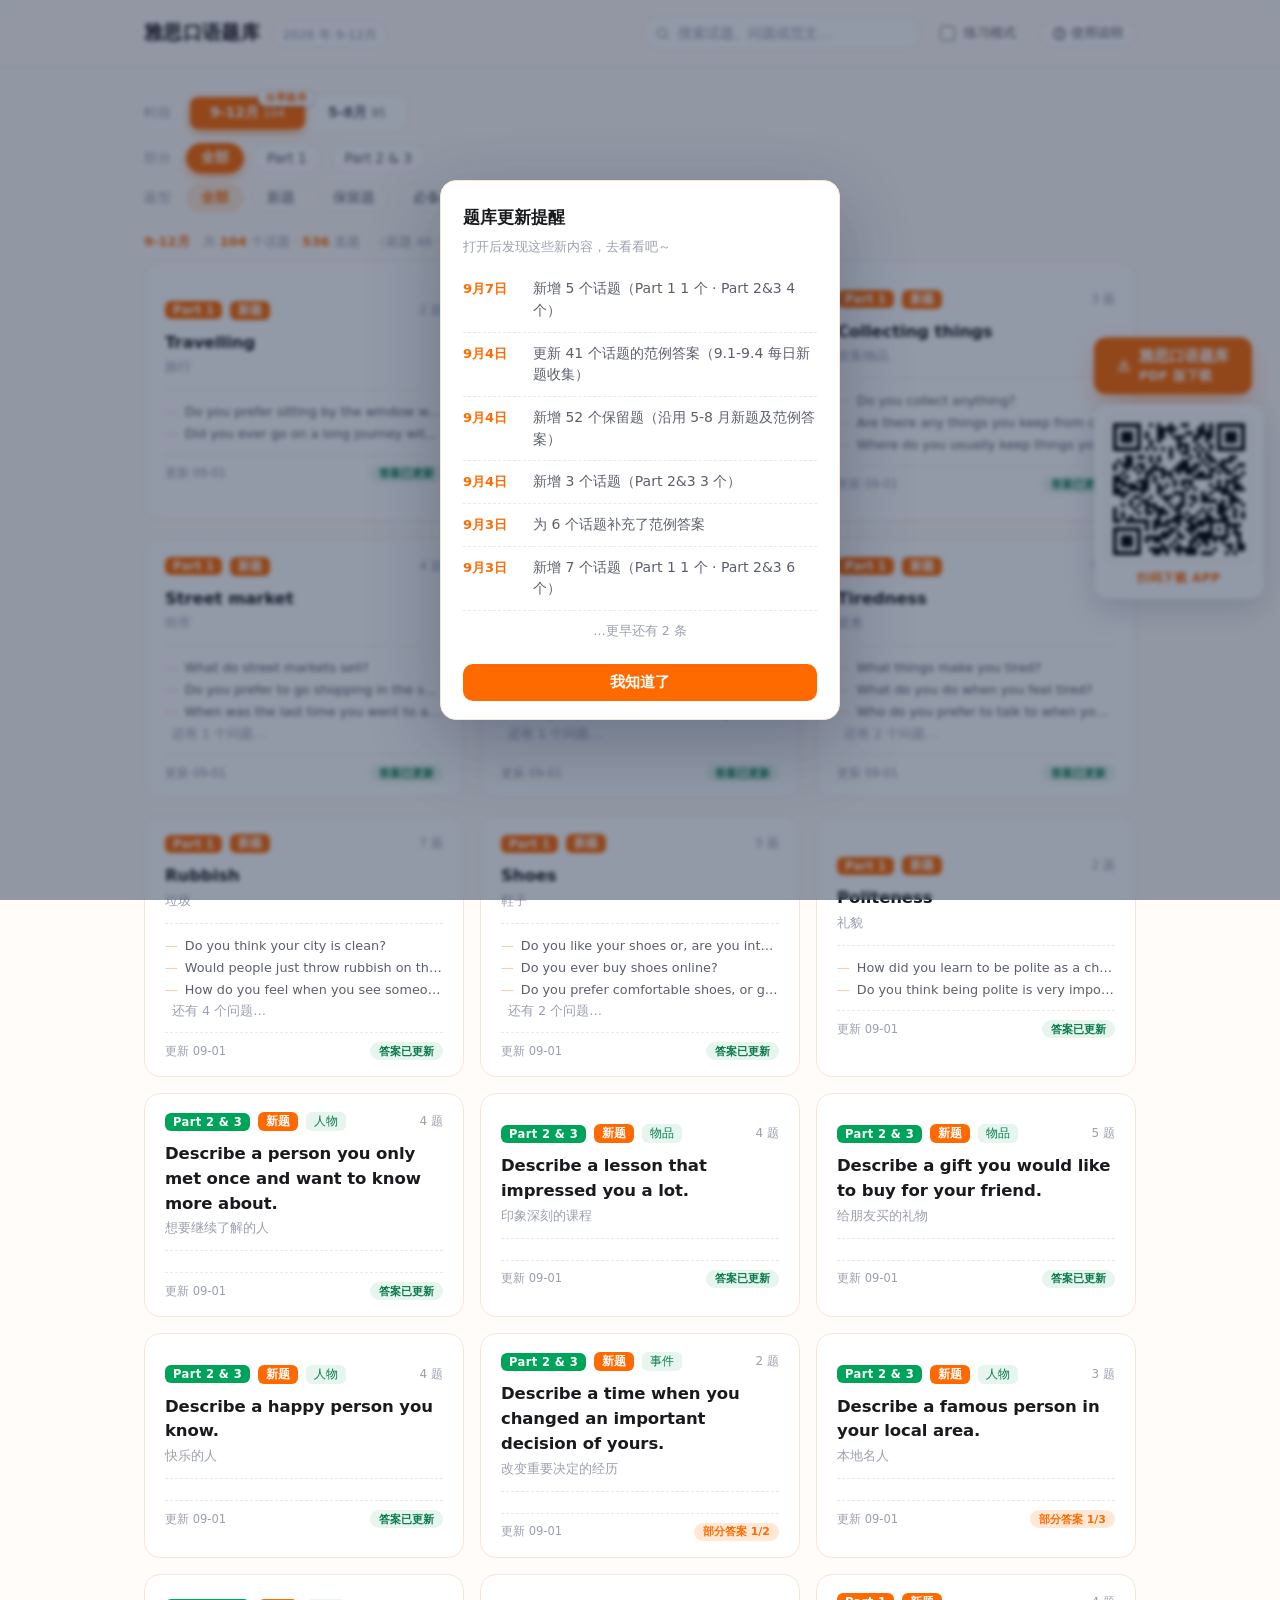
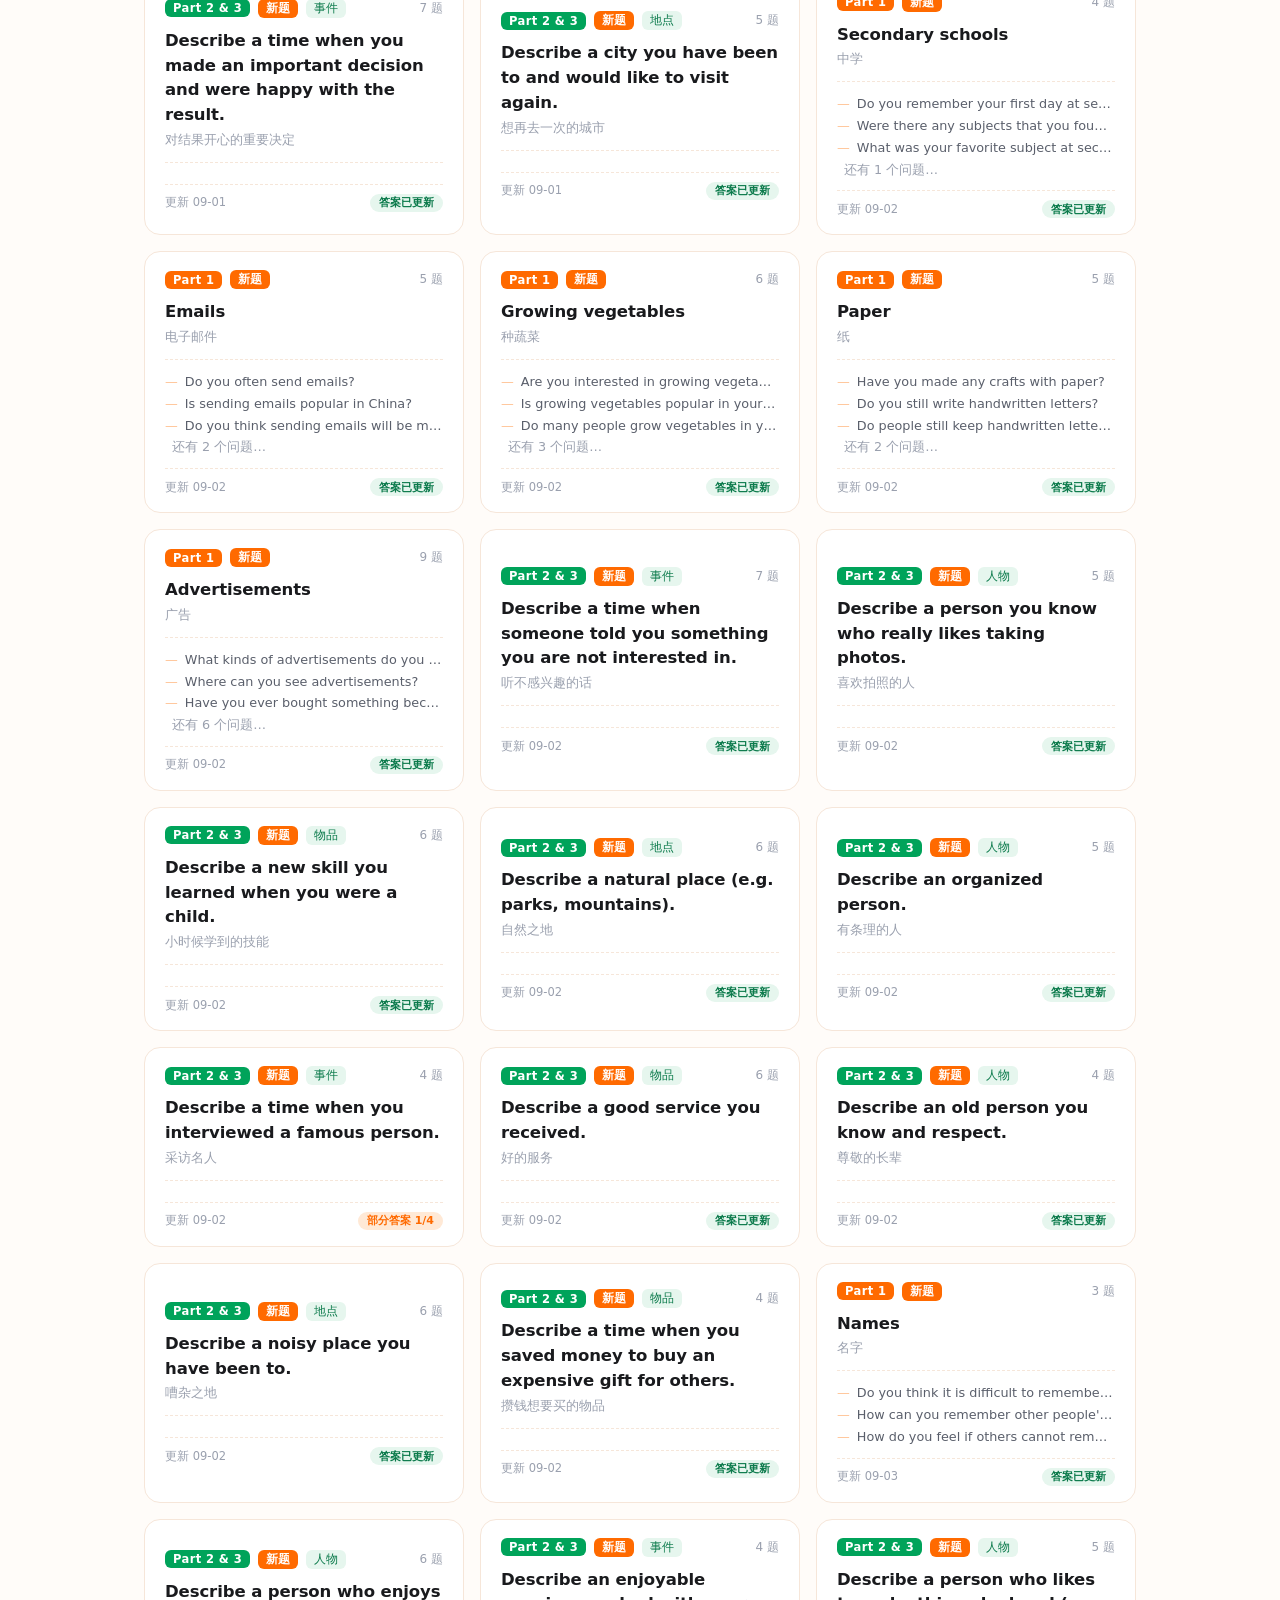
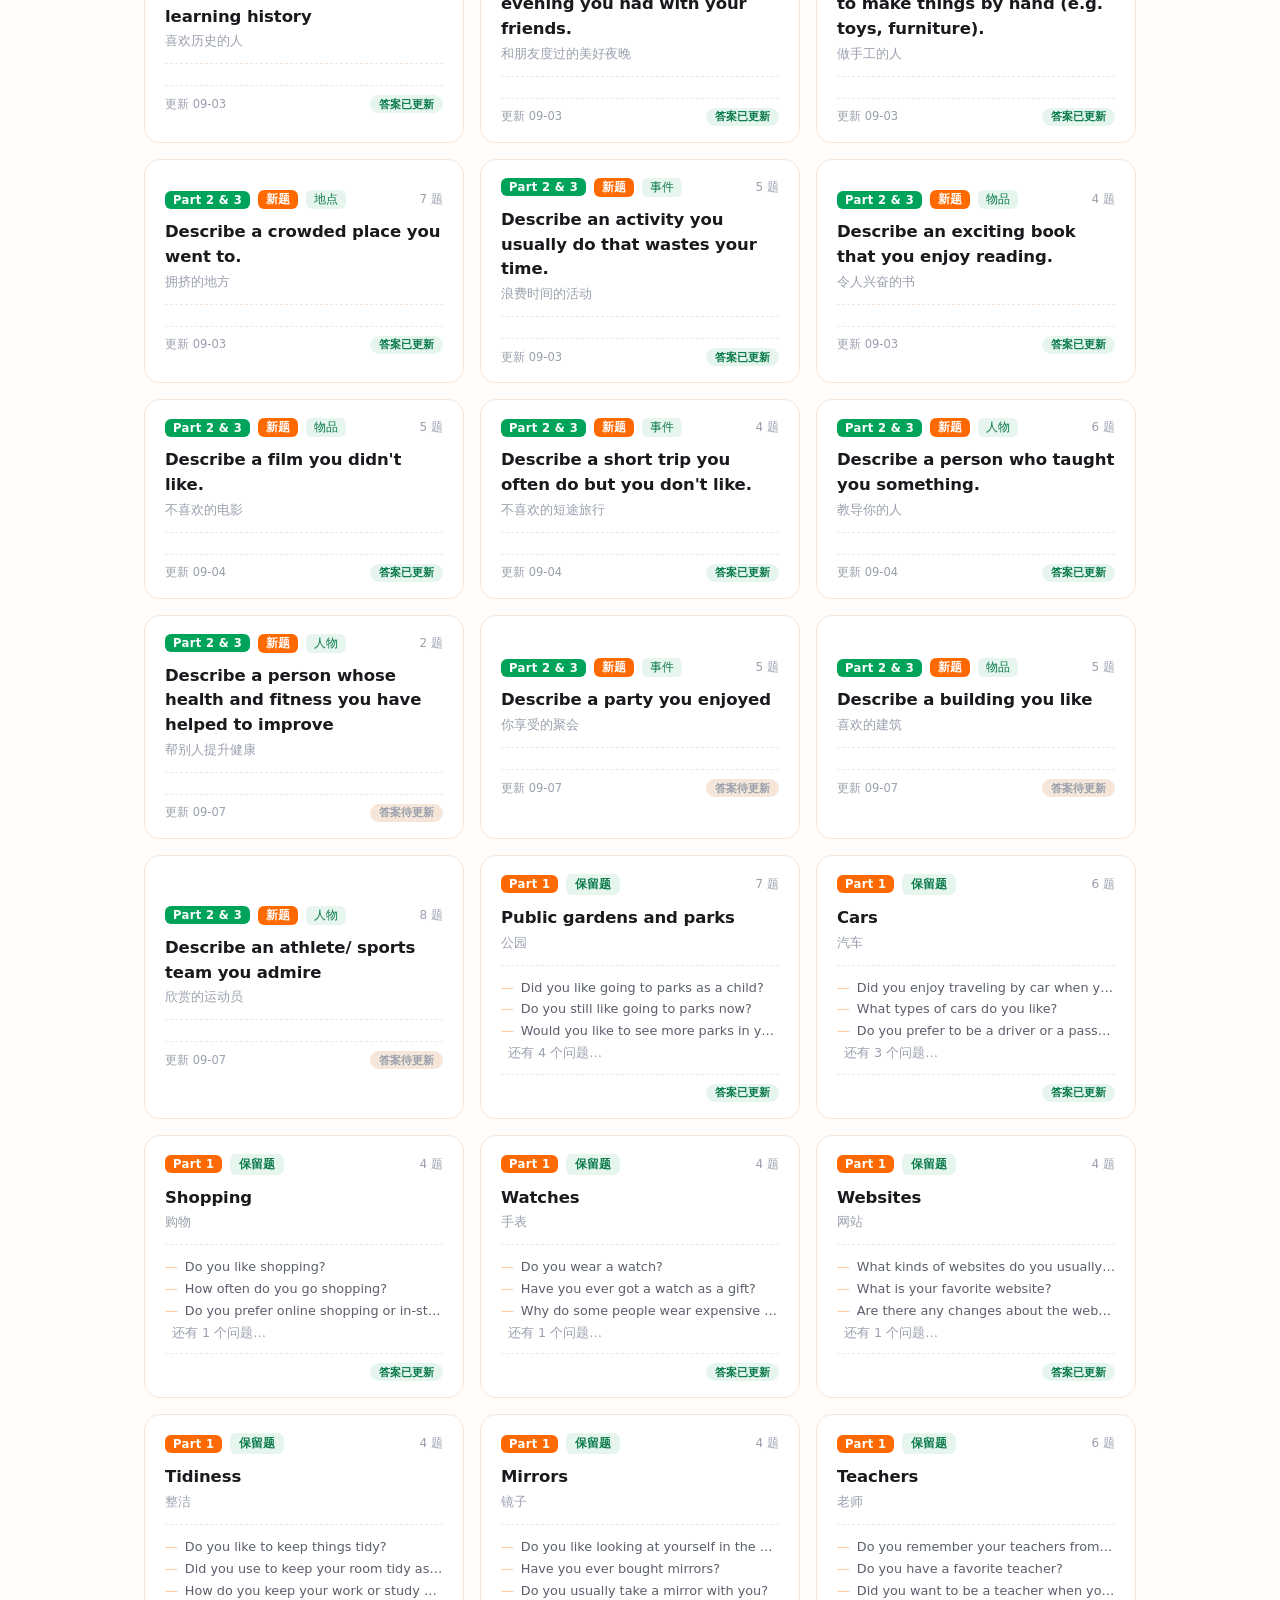
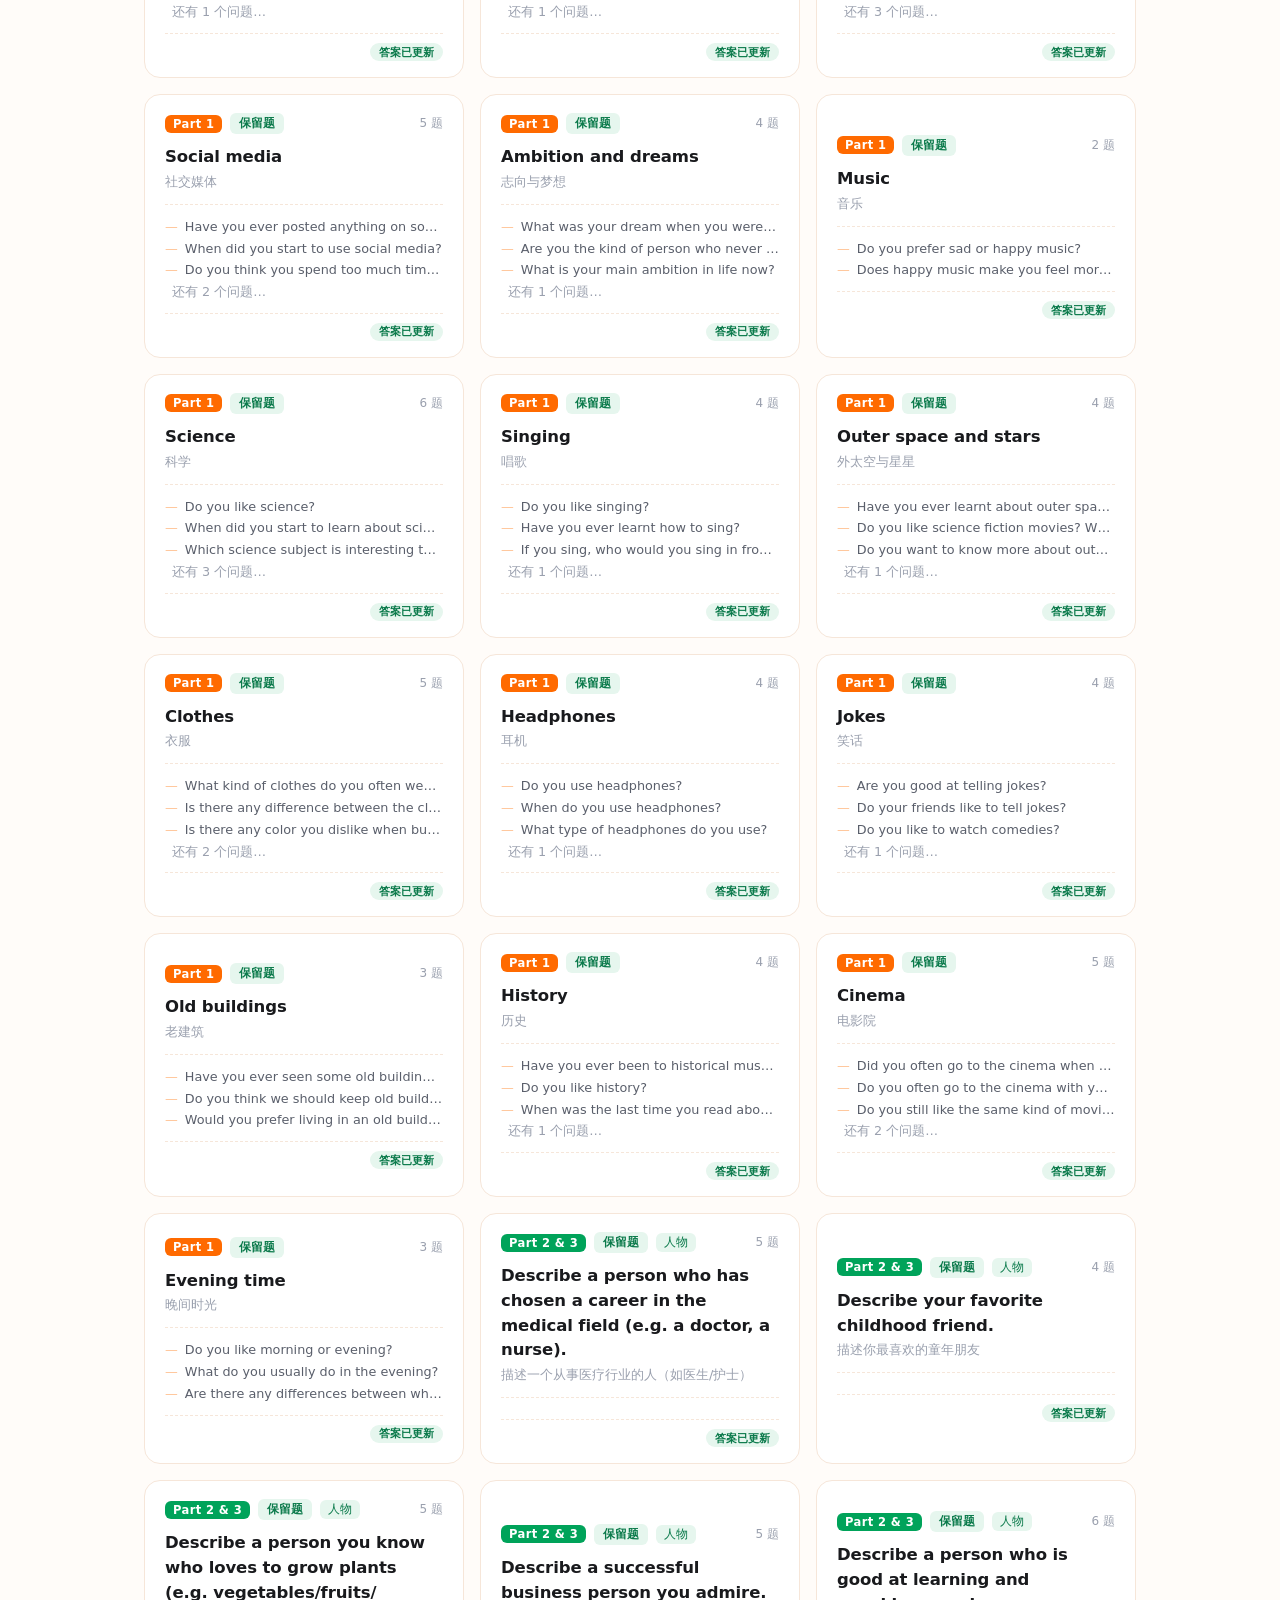
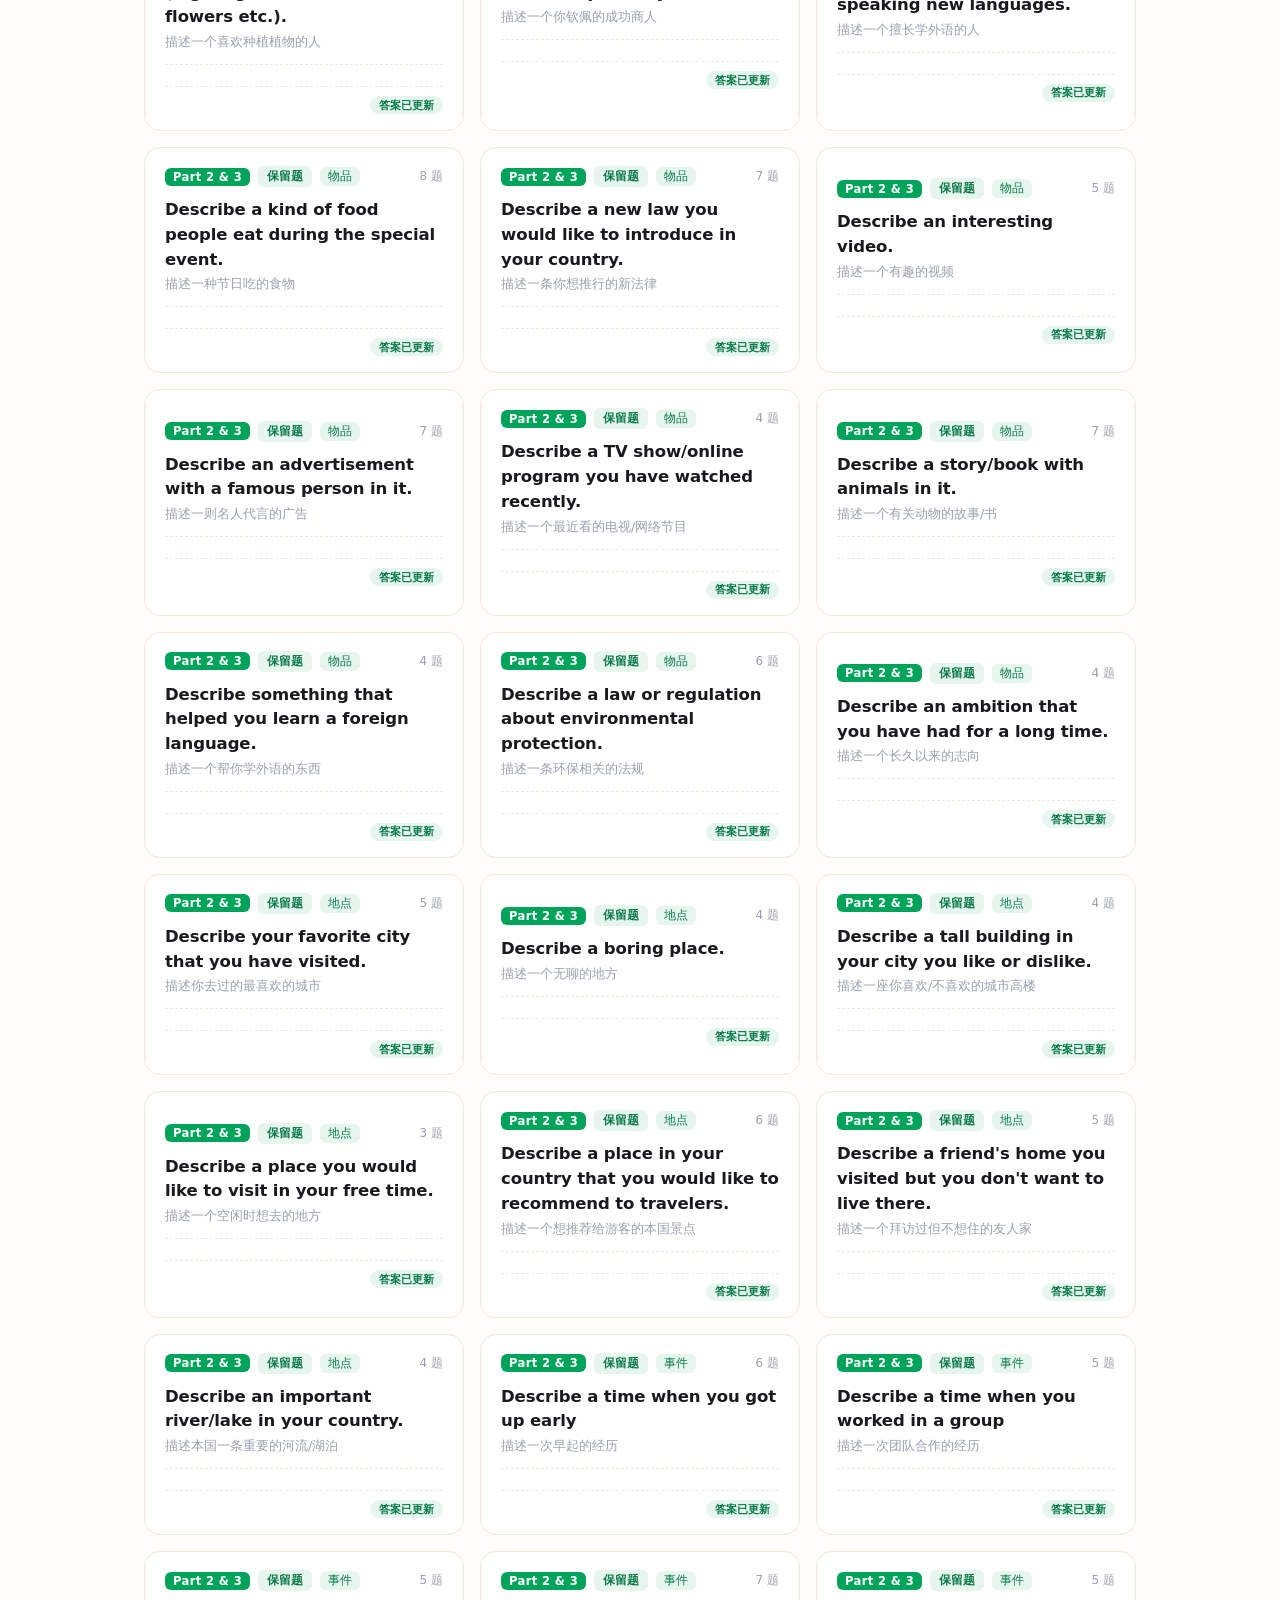
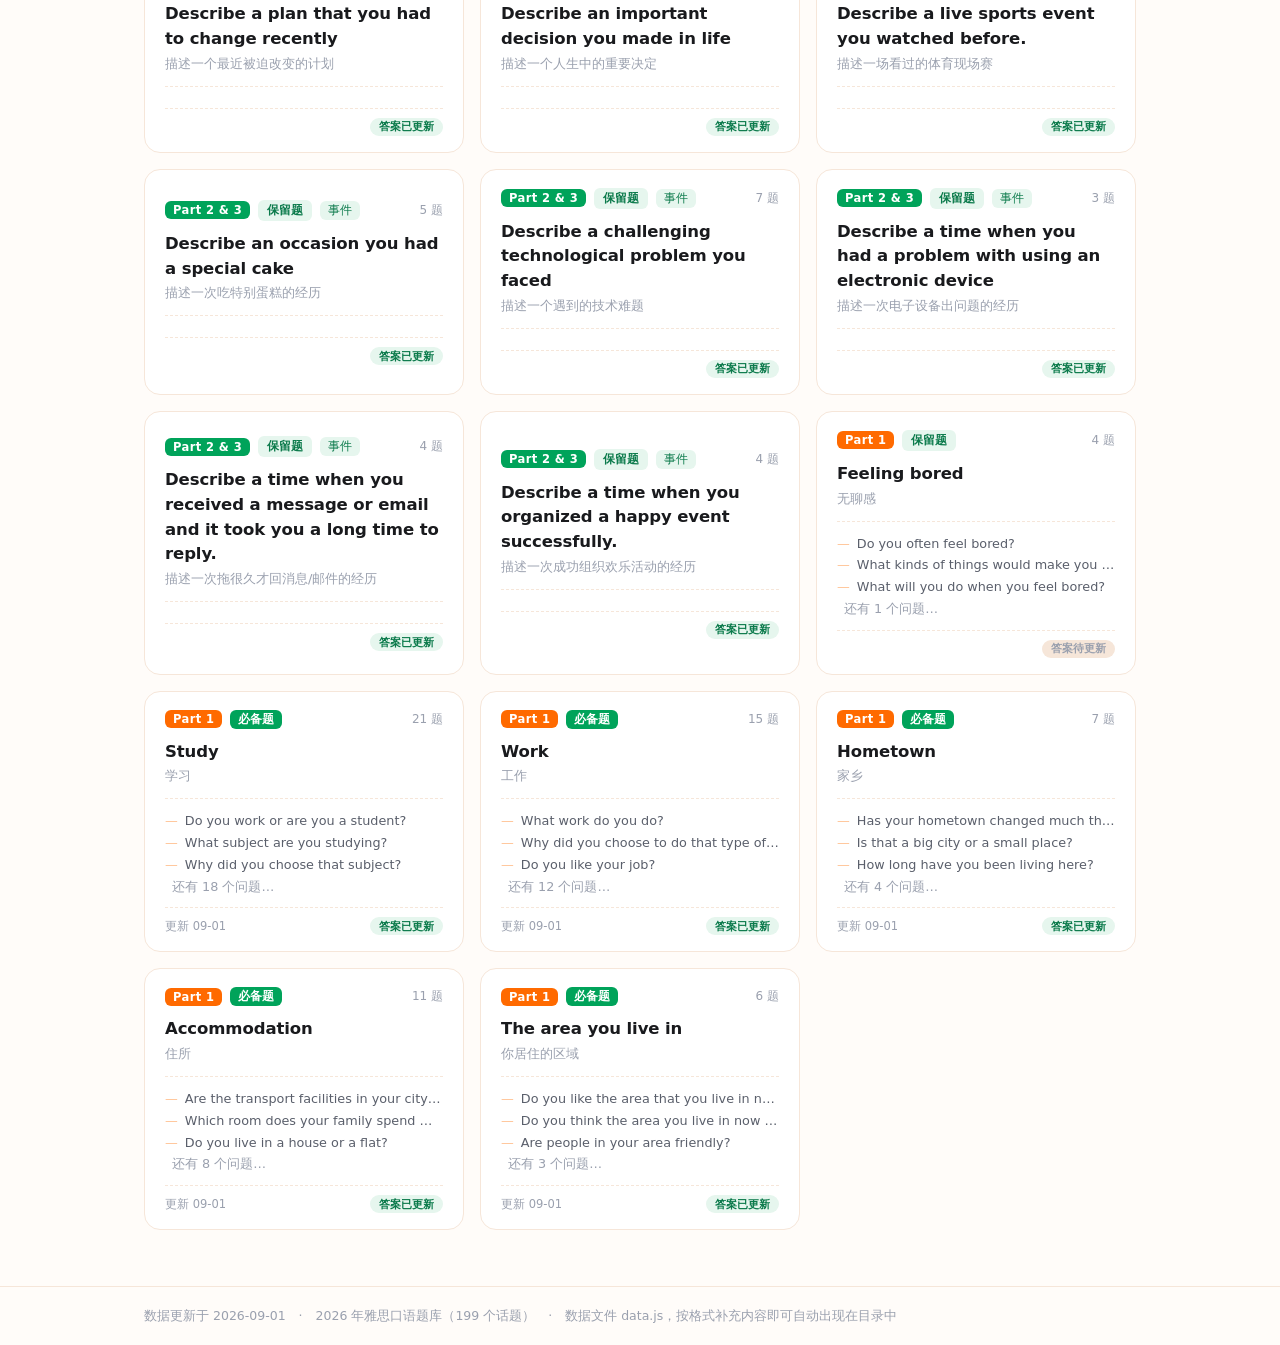
==== index.html @ 936347e2 "Feeling bored转新题" ====
<!DOCTYPE html>
<html lang="zh-CN">
<head>
<meta charset="UTF-8">
<meta name="viewport" content="width=device-width, initial-scale=1">
<title>雅思口语题库</title>
<link rel="stylesheet" href="assets/style.css?v=202609038">
<script>
var _hmt = _hmt || [];
(function() {
  var hm = document.createElement("script");
  hm.src = "https://hm.baidu.com/hm.js?db0a7ad78994e8f35a69f28b2bc7a72a";
  var s = document.getElementsByTagName("script")[0];
  s.parentNode.insertBefore(hm, s);
})();
</script>
</head>
<body>

<header class="site-header">
  <div class="wrap header-inner">
    <div class="brand" id="brand">
      <h1>雅思口语题库</h1>
      <span class="season" id="seasonTag"></span>
    </div>
    <div class="header-tools">
      <div class="search-box">
        <svg viewBox="0 0 24 24" class="icon"><circle cx="11" cy="11" r="7"/><path d="M20 20l-3.5-3.5"/></svg>
        <input type="search" id="search" placeholder="搜索话题、问题或范文…" autocomplete="off">
        <button class="clear-btn" id="clearSearch" title="清空">×</button>
      </div>
      <label class="practice-switch" id="practiceSwitch" title="隐藏范文，先自己答">
        <input type="checkbox" id="practiceToggle">
        <span>练习模式</span>
      </label>
      <button class="help-btn" id="helpBtn" type="button" title="使用说明">
        <svg viewBox="0 0 16 16" width="13" height="13" aria-hidden="true"><circle cx="8" cy="8" r="7" fill="none" stroke="currentColor" stroke-width="1.6"/><path d="M6.2 6a1.9 1.9 0 1 1 2.6 1.8c-.6.3-.8.7-.8 1.4" fill="none" stroke="currentColor" stroke-width="1.5" stroke-linecap="round"/><circle cx="8" cy="12.2" r="1" fill="currentColor"/></svg>
        <span class="help-label">使用说明</span>
      </button>
    </div>
  </div>
</header>

<main class="wrap">

  <!-- 目录页 -->
  <section id="pageList">
    <div class="filter-bar">
      <div class="filter-row">
        <span class="flabel">时段</span>
        <div class="seg" id="periodSeg"></div>
      </div>
      <div class="filter-row">
        <span class="flabel">部分</span>
        <div class="pills" id="partPills"></div>
      </div>
      <div class="filter-row" id="catRow">
        <span class="flabel">类别</span>
        <div class="pills pills-soft" id="catPills"></div>
      </div>
      <div class="filter-row">
        <span class="flabel">题型</span>
        <div class="pills pills-soft" id="statusPills"></div>
      </div>
    </div>
    <p class="stat" id="stat"></p>
    <div class="grid" id="topicGrid"></div>
    <div class="empty" id="listEmpty" hidden>没有匹配的话题，换个关键词试试。</div>
  </section>

  <!-- 详情页 -->
  <section id="pageDetail" hidden>
    <button class="back-btn" id="backBtn">← 返回目录</button>
    <article id="detailBody"></article>
  </section>

</main>

<footer class="site-footer">
  <div class="wrap"><span id="updatedTag"></span><span id="footNote"></span></div>
</footer>

<div class="float-col">
  <button class="float-dl" id="dlBtn" type="button">
    <svg viewBox="0 0 16 16" width="14" height="14" aria-hidden="true"><path d="M8 1.5v8M4.5 6.5 8 10l3.5-3.5" fill="none" stroke="currentColor" stroke-width="1.8" stroke-linecap="round" stroke-linejoin="round"/><path d="M2.5 10.5v2.5a1 1 0 0 0 1 1h9a1 1 0 0 0 1-1v-2.5" fill="none" stroke="currentColor" stroke-width="1.8" stroke-linecap="round"/></svg>
    <span class="dl-text"><span class="dl-l1">雅思口语题库</span><span class="dl-l2">PDF 版下载</span></span>
  </button>
  <div class="float-qr" id="floatQr">
    <div class="qr-img-wrap"><img class="qr-img" src="assets/qr-code.png?v=202609034" alt="二维码"></div>
    <div class="qr-caption">扫码下载 APP</div>
  </div>
</div>

<div class="dl-mask" id="dlMask" hidden>
  <div class="dl-dialog">
    <button class="dlg-x" id="dlClose" aria-label="关闭">×</button>
    <h3 class="dl-title">下载 · 雅思口语题库 PDF</h3>
    <p class="dl-tip">填写手机号后即可开始下载，同一版本只需登记一次；资料出新版时需重新登记。</p>
    <div class="dl-frame" id="dlFrame"></div>
  </div>
</div>

<div class="update-mask" id="updateMask" hidden>
  <div class="update-dialog">
    <h3 class="ud-title">题库更新提醒</h3>
    <p class="ud-sub">打开后发现这些新内容，去看看吧～</p>
    <ul class="ud-list" id="updateList"></ul>
    <button class="ud-btn" id="updateClose">我知道了</button>
  </div>
</div>

<div class="toast" id="toast"></div>

<div class="help-mask" id="helpMask" hidden>
  <div class="help-dialog">
    <button class="dlg-x" id="helpClose" aria-label="关闭">×</button>
    <h3 class="help-title">雅思口语题库 · 使用说明</h3>
    <ul class="help-list">
      <li><b>换题时间：</b>雅思口语每年 <em>1 月 / 5 月 / 9 月</em> 换题。本页「<b>9-12月</b>」为当前考试季最新题库，「5-8月」仅供补充参考。</li>
      <li><b>适用考区：</b>题库按<b>中国大陆考区</b>机经整理，纸笔与机考通用。</li>
      <li><b>复习顺序：</b>先<b>必备题</b>（Study / Work / Hometown 开场必考）→ 再<b>新题</b>（当季新题出题率高）→ 后<b>保留题</b>。</li>
      <li><b>练习方法：</b>点开话题先开「练习模式」自答，再看范例回答；Part 2 计时练满 2 分钟。</li>
    </ul>
    <button class="help-ok" id="helpOk">我知道了</button>
  </div>
</div>

<script src="assets/data.js?v=202609038"></script>
<script src="assets/app.js?v=202609038"></script>
</body>
</html>
---- assets/style.css ----
/* ============================================================
   配色：底子做减法（近白、细线、大留白），强调色做加法
   四套主题写在下面，切换 body[data-theme] 即可
   ============================================================ */

:root{
  /* 中性（各主题共用） */
  --card:#ffffff;
  --ink:#191a1d;
  --ink-2:#5a5f6b;
  --ink-3:#9aa0ae;
  --radius:16px;
  --tip-bg:#1f2430;
  --shadow:0 1px 2px rgba(20,24,40,.04), 0 10px 24px rgba(20,24,40,.06);
}

/* ① 新东方橙绿 · Koolearn（默认）
   橙色打主色（按钮 / 筛选 / 高亮 / 数字），绿色做第二色（徽章 / 类别 / 题卡） */
:root, [data-theme="koolearn"]{
  --bg:#fffcf9;
  --line:#f6e6d9;
  --brand:#ff6a00;
  --brand-soft:#ffe9d6;
  --brand-line:#ffc191;
  --accent:#00a35a;
  --accent-soft:#e6f6ee;
  --accent-ink:#0b7a4b;
  --p1:#ff6a00;
  --p2:#00a35a;
  --p3:#0b7a4b;
  --hl-bg:#ffe9d6;
  --hl-line:#ff9d52;
  --tint:#fff6ee;
}
/* ② 晴空蓝 · Azure */
[data-theme="azure"]{
  --bg:#fbfcfe;
  --line:#e8edf5;
  --brand:#2563eb;
  --brand-soft:#e8f0fe;
  --brand-line:#bfd4fd;
  --accent:#0891b2;
  --accent-soft:#e3f4f9;
  --accent-ink:#0e7490;
  --p1:#2563eb;
  --p2:#7c3aed;
  --p3:#0891b2;
  --hl-bg:#dbeafe;
  --hl-line:#7da9fb;
  --tint:#f4f8ff;
}
/* ③ 湖水青 · Jade */
[data-theme="jade"]{
  --bg:#fafdfc;
  --line:#e2efea;
  --brand:#0d9488;
  --brand-soft:#dcf5f1;
  --brand-line:#a7e3d8;
  --accent:#4d7c0f;
  --accent-soft:#eef6e2;
  --accent-ink:#3f6212;
  --p1:#0d9488;
  --p2:#4d7c0f;
  --p3:#0284c7;
  --hl-bg:#ccfbf1;
  --hl-line:#5eccc0;
  --tint:#f2fbf9;
}
/* ④ 紫藤 · Violet */
[data-theme="violet"]{
  --bg:#fcfbff;
  --line:#ece7f7;
  --brand:#7c3aed;
  --brand-soft:#f0e9fe;
  --brand-line:#d3c4fb;
  --accent:#2563eb;
  --accent-soft:#e8f0fe;
  --accent-ink:#1d4ed8;
  --p1:#7c3aed;
  --p2:#db2777;
  --p3:#2563eb;
  --hl-bg:#ede9fe;
  --hl-line:#b39cf7;
  --tint:#f8f5ff;
}

*{box-sizing:border-box}
html,body{margin:0;padding:0}
body{
  background:var(--bg);
  color:var(--ink);
  font-family:"PingFang SC","Hiragino Sans GB","Microsoft YaHei",-apple-system,"Segoe UI",system-ui,sans-serif;
  font-size:16px;
  line-height:1.75;
  -webkit-font-smoothing:antialiased;
  transition:background .25s ease;
}
.wrap{max-width:1040px;margin:0 auto;padding:0 24px}

/* ---------- header ---------- */
.site-header{
  position:sticky;top:0;z-index:50;
  background:color-mix(in srgb, var(--bg) 88%, transparent);
  backdrop-filter:saturate(180%) blur(14px);
  border-bottom:1px solid var(--line);
}
@supports not (background: color-mix(in srgb, red 50%, blue)){
  .site-header{background:var(--bg)}
}
.header-inner{display:flex;align-items:center;justify-content:space-between;gap:20px;flex-wrap:wrap;padding-top:15px;padding-bottom:15px}
.brand{display:flex;align-items:baseline;gap:12px;cursor:pointer}
.brand h1{margin:0;font-size:19px;letter-spacing:.3px;font-weight:700}
.brand h1 em{font-style:normal;color:var(--brand)}
.season{font-size:12.5px;color:var(--ink-3);border:1px solid var(--line);border-radius:999px;padding:2px 10px;background:var(--card)}

.header-tools{display:flex;align-items:center;gap:14px;flex-wrap:wrap}
.search-box{position:relative;display:flex;align-items:center}
.search-box .icon{
  position:absolute;left:13px;width:15px;height:15px;
  fill:none;stroke:var(--ink-3);stroke-width:2;stroke-linecap:round;pointer-events:none;
}
.search-box input{
  width:280px;padding:9px 32px 9px 35px;font-size:14px;font-family:inherit;
  border:1px solid var(--line);border-radius:999px;background:var(--card);color:var(--ink);outline:none;
  transition:border-color .15s, box-shadow .15s;
}
.search-box input:focus{border-color:var(--brand-line);box-shadow:0 0 0 4px var(--brand-soft)}
.search-box input::placeholder{color:var(--ink-3)}
.search-box input::-webkit-search-cancel-button{display:none}
.clear-btn{
  position:absolute;right:8px;width:20px;height:20px;line-height:18px;text-align:center;
  border:none;background:var(--line);color:var(--ink-2);border-radius:50%;cursor:pointer;font-size:14px;display:none;
}
.search-box.has-value .clear-btn{display:block}

.practice-switch{display:inline-flex;align-items:center;gap:6px;font-size:13px;color:var(--ink-2);cursor:pointer;user-select:none;white-space:nowrap}
.practice-switch input{accent-color:var(--brand);width:15px;height:15px;cursor:pointer}

/* 题目身份标签：橙系=本季重点（新题实心、改编描边），绿系=必备/保留（实心 vs 浅底） */
.stag{font-size:11.5px;font-weight:600;padding:2px 8px;border-radius:6px;white-space:nowrap;flex:none}
.st-new{background:var(--brand);color:#fff}
.st-must{background:var(--accent);color:#fff}
.st-keep{background:var(--accent-soft);color:var(--accent-ink);border:1px solid transparent}
.st-none{background:var(--line);color:var(--ink-3);border:1px solid transparent}

/* ---------- filter bar ---------- */
.filter-bar{display:flex;flex-direction:column;gap:10px;padding:26px 0 2px}
.filter-row{display:flex;align-items:center;gap:14px;flex-wrap:wrap}
.flabel{flex:none;width:28px;font-size:12.5px;color:var(--ink-3);letter-spacing:1px}
.filter-row[hidden]{display:none !important}
.pills{display:flex;gap:8px;flex-wrap:wrap}

/* 时段切换（segmented control） */
.seg{display:inline-flex;background:var(--card);border:1px solid var(--line);border-radius:11px;padding:3px;gap:3px}
.sbtn{
  position:relative;
  border:none;background:none;font-family:inherit;font-size:14px;font-weight:600;
  color:var(--ink-2);padding:7px 20px;border-radius:8px;cursor:pointer;
  transition:background .16s, color .16s;
}
.sbtn:hover{color:var(--ink)}
.sbtn.active{background:var(--brand);color:#fff;box-shadow:0 4px 12px -4px var(--brand)}
.sbtn .cnt{font-size:11.5px;font-weight:500;margin-left:4px;opacity:.85}
.sbtn.active .cnt{opacity:1}

/* 当季题库 · 右上角角标 */
.hot-tag{
  position:absolute;top:-7px;right:-9px;z-index:2;
  font-size:9.5px;font-weight:700;letter-spacing:.5px;
  color:#fff;background:var(--brand);border-radius:999px;
  padding:1.5px 7px;white-space:nowrap;
  box-shadow:0 1px 4px rgba(0,0,0,.18);
}
.sbtn.active .hot-tag{background:#fff;color:var(--brand);box-shadow:0 1px 5px rgba(0,0,0,.22)}

/* 月份计数 */
.pill .cnt{font-size:11px;margin-left:3px;opacity:.8;font-variant-numeric:tabular-nums}
.pill.off{opacity:.45;cursor:not-allowed;pointer-events:none}
.pill{
  border:1px solid var(--line);background:var(--card);color:var(--ink-2);
  border-radius:999px;padding:5px 14px;font-size:13.5px;cursor:pointer;font-family:inherit;
  transition:all .16s;
}
.pill:hover{border-color:var(--brand-line);color:var(--ink)}
.pill.active{background:var(--brand);border-color:var(--brand);color:#fff;font-weight:600;box-shadow:0 4px 12px -4px var(--brand)}
.pills-soft .pill{background:transparent;border-style:dashed}
.pills-soft .pill.active{background:var(--brand-soft);border-style:solid;border-color:var(--brand-soft);color:var(--brand);font-weight:700;box-shadow:none}

.stat{margin:16px 0 6px;font-size:13px;color:var(--ink-3)}
.stat b{color:var(--brand);font-weight:700}
.stat-scope{color:var(--brand);font-weight:600}

/* ---------- card grid ---------- */
.grid{display:grid;grid-template-columns:repeat(auto-fill,minmax(300px,1fr));gap:16px;padding-bottom:56px}
.topic-card{
  position:relative;overflow:hidden;
  display:block;text-align:left;width:100%;font-family:inherit;
  background:var(--card);border:1px solid var(--line);border-radius:var(--radius);
  padding:18px 20px 16px;cursor:pointer;
  transition:transform .18s ease, box-shadow .18s ease, border-color .18s ease;
}
.topic-card::before{
  content:"";position:absolute;left:0;top:0;bottom:0;width:3px;
  background:var(--brand);opacity:0;transition:opacity .18s;
}
.topic-card:hover{transform:translateY(-3px);box-shadow:var(--shadow);border-color:var(--brand-line)}
.topic-card:hover::before{opacity:1}
.tc-top{display:flex;align-items:center;gap:8px;margin-bottom:11px}
.badge{font-size:11.5px;font-weight:700;letter-spacing:.4px;padding:2px 8px;border-radius:6px;color:#fff}
.badge.p1{background:var(--p1)}
.badge.p2{background:var(--p2)}
.badge.p3{background:var(--p3)}
.cat{font-size:12px;font-weight:500;color:var(--accent-ink);background:var(--accent-soft);border-radius:6px;padding:1px 8px}
.tc-count{margin-left:auto;font-size:12px;color:var(--ink-3)}
.tc-title{font-size:16.5px;font-weight:650;line-height:1.5;color:var(--ink);margin:0 0 3px;letter-spacing:-.1px}
.tc-title-cn{font-size:13px;color:var(--ink-3);margin:0 0 13px}
.tc-preview{list-style:none;margin:0;padding:11px 0 0;border-top:1px dashed var(--line)}
.tc-preview li{
  font-size:12.8px;color:var(--ink-2);line-height:1.7;
  white-space:nowrap;overflow:hidden;text-overflow:ellipsis;
}
.tc-preview li::before{content:"—";color:var(--brand-line);margin-right:7px}
.tc-preview li.more{color:var(--ink-3)}
.tc-preview li.more::before{content:""}

/* 卡片底部：更新时间 + 答案状态 */
.tc-foot{display:flex;align-items:center;justify-content:space-between;gap:10px;margin-top:10px;padding-top:9px;border-top:1px dashed var(--line)}
.tc-foot .tc-date{font-size:11.5px;color:var(--ink-3)}
.ans-tag{font-size:11px;font-weight:600;padding:1.5px 9px;border-radius:999px;white-space:nowrap}
.ans-tag.ok{background:var(--accent-soft);color:var(--accent-ink)}
.ans-tag.partial{background:var(--brand-soft);color:var(--brand)}
.ans-tag.none{background:var(--line);color:var(--ink-3)}

/* 右侧浮动栏：下载按钮 + 二维码卡片（常驻） */
.float-col{
  position:fixed;right:16px;top:52%;transform:translateY(-50%);
  display:flex;flex-direction:column;align-items:stretch;gap:10px;z-index:90;
}
.float-dl{
  display:flex;align-items:center;justify-content:center;gap:8px;
  width:158px;padding:9px 8px;border:none;border-radius:12px;
  background:linear-gradient(135deg,var(--brand),var(--brand-deep,var(--brand)));
  color:#fff;font-weight:700;line-height:1.35;
  font-family:inherit;cursor:pointer;
  box-shadow:0 10px 24px -6px rgba(255,106,0,.5);
  transition:transform .15s, box-shadow .15s;
}
.float-dl:hover{transform:translateY(-1px);box-shadow:0 14px 30px -6px rgba(255,106,0,.6)}
.float-dl svg{flex:none}
.float-dl .dl-text{display:flex;flex-direction:column;align-items:flex-start;gap:1px;min-width:0}
.float-dl .dl-l1{font-size:15px;white-space:nowrap}
.float-dl .dl-l2{font-size:13px;white-space:nowrap;opacity:.94}

.float-qr{
  width:170px;background:#fff;border-radius:14px;
  padding:8px 10px 12px;
  box-shadow:0 10px 32px rgba(15,30,60,.16),0 1px 3px rgba(15,30,60,.08);
  text-align:center;
}
.qr-img-wrap{
  width:146px;height:146px;margin:4px auto 8px;padding:6px;
  border-radius:8px;background:#fff;border:1px solid var(--line);
  display:flex;align-items:center;justify-content:center;
}
.qr-img{width:100%;height:100%;display:block}
.qr-caption{
  font-size:12px;font-weight:600;color:var(--brand);
  letter-spacing:.5px;line-height:1.4;
}
@media (max-width: 768px){
  .float-col{right:8px;top:auto;bottom:14px;transform:none;gap:8px}
  .float-dl{width:150px;padding:8px 8px}
  .float-dl .dl-l1{font-size:14px}
  .float-dl .dl-l2{font-size:12px}
  .float-qr{width:150px;padding:6px 8px 10px}
  .qr-img-wrap{width:126px;height:126px}
}

/* 资料登记下载弹层 */
.dl-mask{
  position:fixed;inset:0;background:rgba(15,30,60,.45);backdrop-filter:blur(2px);
  display:flex;align-items:center;justify-content:center;z-index:220;
}
.dl-mask[hidden]{display:none}
.dl-dialog{
  position:relative;width:min(420px,calc(100vw - 44px));
  background:var(--card);border:1px solid var(--line);border-radius:16px;
  padding:22px 20px 18px;box-shadow:0 24px 70px rgba(15,30,60,.3);
  animation:pop .22s ease;
}
.dl-title{font-size:16px;font-weight:700;margin:0 0 6px;color:var(--ink)}
.dl-tip{font-size:12.5px;color:var(--ink-3);line-height:1.6;margin:0 0 12px}
.dl-frame{border:1px solid var(--line);border-radius:10px;overflow:hidden;background:#fff;min-height:300px}
.dl-frame iframe{display:block;width:100%;height:430px;border:none}

/* 轻提示 */
.toast{
  position:fixed;left:50%;bottom:44px;transform:translateX(-50%) translateY(10px);
  background:rgba(20,28,45,.92);color:#fff;font-size:13.5px;
  padding:10px 18px;border-radius:999px;z-index:300;opacity:0;
  transition:opacity .2s, transform .2s;pointer-events:none;max-width:82vw;text-align:center;
}
.toast.show{opacity:1;transform:translateX(-50%) translateY(0)}

.empty{text-align:center;color:var(--ink-3);font-size:14px;padding:60px 0}

/* ---------- detail ---------- */
.back-btn{
  border:none;background:none;color:var(--ink-2);font-family:inherit;font-size:14px;
  cursor:pointer;padding:0;margin:26px 0 4px;
}
.back-btn:hover{color:var(--brand)}

.detail-head{margin:6px 0 24px;padding-bottom:22px;border-bottom:1px solid var(--line)}
.detail-head h2{margin:11px 0 4px;font-size:27px;line-height:1.35;letter-spacing:-.4px}
.detail-cn{color:var(--ink-3);font-size:15px;margin:0}
.detail-meta{display:flex;align-items:center;gap:8px;flex-wrap:wrap}
.detail-note{
  display:inline-flex;align-items:center;gap:6px;margin:10px 0 0;
  font-size:13px;color:var(--ink-2);background:var(--tint);
  border-radius:8px;padding:5px 11px;
}
.detail-note::before{content:"改编说明";font-size:11.5px;font-weight:700;color:var(--brand);letter-spacing:.5px}

.cue-card{
  background:var(--accent-soft);border:1px solid var(--accent-soft);border-left:3px solid var(--accent);
  border-radius:12px;padding:16px 20px;margin:0 0 26px;
  font-size:15px;color:var(--ink-2);white-space:pre-line;line-height:1.95;
}

.section-title{
  display:flex;align-items:center;gap:10px;
  font-size:12.5px;font-weight:700;letter-spacing:1.2px;color:var(--brand);
  margin:36px 0 14px;text-transform:uppercase;
}
.section-title::after{content:"";flex:1;height:1px;background:var(--line)}

.q-block{border:1px solid var(--line);border-radius:14px;background:var(--card);margin-bottom:12px;overflow:hidden}
.q-head{
  display:flex;gap:12px;align-items:flex-start;width:100%;text-align:left;
  padding:15px 18px;border:none;background:none;cursor:pointer;font-family:inherit;
}
.q-head:hover{background:var(--tint)}
.q-num{
  flex:none;width:22px;height:22px;border-radius:50%;background:var(--brand-soft);color:var(--brand);
  font-size:12px;font-weight:700;display:flex;align-items:center;justify-content:center;margin-top:3px;
}
.q-num-a{background:var(--accent);color:#fff}
.q-text{flex:1;font-size:16px;font-weight:600;line-height:1.6;color:var(--ink)}
.q-cn{display:block;font-size:13px;font-weight:400;color:var(--ink-3);margin-top:2px}
.q-arrow{flex:none;color:var(--ink-3);font-size:11px;margin-top:7px;transition:transform .18s}
.q-block.collapsed .q-arrow{transform:rotate(-90deg)}

.answer{padding:2px 18px 18px 52px;border-top:1px dashed var(--line);margin-top:-1px}
.q-block.collapsed .answer{display:none}
.a-label{font-size:11.5px;letter-spacing:.8px;color:var(--brand);font-weight:700;margin:13px 0 4px}
.a-text{font-size:15.5px;line-height:1.95;color:#2b2d33;margin:0}
.a-text.pending{color:var(--ink-3);font-style:italic;font-size:14px}

/* 录入日期 */
.tc-date{font-size:12px;color:var(--ink-3);white-space:nowrap}

/* ---------- 录音 / 视频播放器 ---------- */
.media-list{margin:13px 0 2px;display:flex;flex-direction:column;gap:9px}
.player{
  display:flex;align-items:center;gap:12px;
  padding:9px 13px;border:1px solid var(--line);border-radius:12px;background:var(--tint);
  transition:border-color .18s, background .18s;
}
.player.playing{border-color:var(--brand-line);background:var(--brand-soft)}
.p-btn{
  flex:none;width:30px;height:30px;border:none;border-radius:50%;
  background:var(--brand);display:flex;align-items:center;justify-content:center;
  cursor:pointer;transition:transform .12s;
}
.p-btn:hover{transform:scale(1.07)}
.p-btn:disabled{background:var(--ink-3);cursor:not-allowed;transform:none}
.p-main{flex:1;min-width:0}
.p-row{display:flex;justify-content:space-between;align-items:baseline;gap:12px;margin-bottom:6px}
.p-name{
  font-size:13px;font-weight:600;color:var(--ink);
  overflow:hidden;text-overflow:ellipsis;white-space:nowrap;
}
.p-time{font-size:11.5px;color:var(--ink-3);flex:none;font-variant-numeric:tabular-nums}
.p-bar{height:8px;border-radius:99px;background:var(--brand-soft);cursor:pointer;touch-action:none}
.player.playing .p-bar{background:var(--brand-line)}
.p-fill{height:100%;width:0;border-radius:99px;background:var(--brand);transition:width .1s linear}
.player.failed .p-bar{display:none}
.player.failed .p-time{color:var(--ink-2)}
.player-video{flex-direction:column;align-items:stretch}
.player-video .p-name{margin:2px 0 8px}
.player-video video{width:100%;border-radius:10px;background:#12141a;max-height:340px}
.answer .media-list{margin-left:-34px;margin-right:-6px}

/* 高分表达高亮 */
.hl{
  background:var(--hl-bg);border-bottom:1.5px dashed var(--hl-line);
  border-radius:3px;padding:0 1px;cursor:help;position:relative;
}
.hl::after{
  content:attr(data-tip);
  position:absolute;left:50%;bottom:calc(100% + 8px);transform:translateX(-50%);
  background:var(--tip-bg);color:#fff;font-size:12.5px;line-height:1.5;
  padding:6px 10px;border-radius:8px;white-space:normal;width:max-content;max-width:210px;
  opacity:0;visibility:hidden;transition:opacity .14s;z-index:20;pointer-events:none;
  box-shadow:0 8px 20px rgba(20,24,40,.22);
}
.hl:hover::after,.hl:focus::after{opacity:1;visibility:visible;outline:none}

.wordlist{
  margin:36px 0 60px;padding:20px 22px;background:var(--tint);border:1px solid var(--brand-soft);border-radius:14px;
}
.wordlist h3{margin:0 0 14px;font-size:14px;letter-spacing:.4px;color:var(--brand)}
.wl-grid{display:grid;grid-template-columns:repeat(auto-fill,minmax(230px,1fr));gap:9px 24px}
.wl-item{font-size:13.5px;line-height:1.6;display:flex;gap:8px}
.wl-en{color:var(--ink);font-weight:600;flex:none}
.wl-cn{color:var(--ink-3);font-size:12.8px}

.site-footer{border-top:1px solid var(--line);padding:18px 0;color:var(--ink-3);font-size:12.5px}
.site-footer code{background:var(--tint);padding:1px 6px;border-radius:4px;font-size:12px}

@media (max-width:640px){
  .wrap{padding:0 16px}
  .search-box input{width:100%;min-width:190px}
  .header-tools{width:100%}
  .detail-head h2{font-size:22px}
  .answer{padding-left:18px}
  .grid{grid-template-columns:1fr}
}

/* 更新公告弹窗 */
.update-mask{
  position:fixed;inset:0;background:rgba(15,30,60,.45);backdrop-filter:blur(2px);
  display:flex;align-items:center;justify-content:center;z-index:200;
}
.update-mask[hidden]{display:none}
.update-dialog{
  width:min(400px, calc(100vw - 48px));
  background:var(--card);border:1px solid var(--line);
  border-radius:16px;padding:22px 22px 18px;
  box-shadow:0 24px 70px rgba(15,30,60,.3);
  animation:pop .22s ease;
}
@keyframes pop{from{transform:scale(.92);opacity:0}to{transform:scale(1);opacity:1}}
.ud-title{font-size:17px;font-weight:700;margin:0 0 4px;color:var(--ink)}
.ud-sub{font-size:12.5px;color:var(--ink-3);margin:0 0 10px}
.ud-list{list-style:none;margin:0 0 14px;padding:0}
.ud-list li{
  display:flex;gap:12px;align-items:baseline;
  padding:10px 0;border-top:1px dashed var(--line);
  font-size:14px;color:var(--ink-2);line-height:1.55;
}
.ud-list li:first-child{border-top:none}
.ud-list li b{flex:none;min-width:58px;color:var(--brand);font-weight:700;font-size:13px}
.ud-btn{
  width:100%;padding:9px 0;border:none;border-radius:10px;
  background:var(--brand);color:#fff;font-size:15px;font-weight:600;
  cursor:pointer;font-family:inherit;transition:filter .15s;
}
.ud-btn:hover{filter:brightness(1.08)}
.ud-list li.ud-more{color:var(--ink-3);font-size:12.5px;justify-content:center}

/* 右上角「使用说明」按钮 */
.help-btn{
  display:inline-flex;align-items:center;gap:5px;margin-left:10px;
  padding:5px 12px;border:1px solid var(--line);background:var(--card);
  color:var(--ink-2);border-radius:999px;font-size:12.5px;font-family:inherit;
  cursor:pointer;white-space:nowrap;transition:all .15s;
}
.help-btn:hover{border-color:var(--brand-line);color:var(--brand)}
.help-btn svg{flex:none}
@media (max-width:640px){.help-label{display:none}.help-btn{padding:6px 9px;margin-left:8px}}

/* 使用说明弹层 */
.help-mask{
  position:fixed;inset:0;background:rgba(15,30,60,.45);backdrop-filter:blur(2px);
  display:flex;align-items:center;justify-content:center;z-index:210;
}
.help-mask[hidden]{display:none}
.help-dialog{
  position:relative;width:min(430px,calc(100vw - 44px));
  background:var(--card);border:1px solid var(--line);border-radius:16px;
  padding:24px 22px 18px;box-shadow:0 24px 70px rgba(15,30,60,.3);
  animation:pop .22s ease;
}
.dlg-x{
  position:absolute;top:8px;right:10px;width:26px;height:26px;padding:0;
  border:none;background:transparent;font-size:20px;line-height:1;
  color:var(--ink-3);cursor:pointer;border-radius:50%;font-family:inherit;
}
.dlg-x:hover{background:var(--tint);color:var(--ink)}
.help-title{font-size:16.5px;font-weight:700;margin:0 0 14px;color:var(--ink)}
.help-list{list-style:none;margin:0 0 16px;padding:0;display:flex;flex-direction:column;gap:12px}
.help-list li{
  font-size:13.5px;line-height:1.7;color:var(--ink-2);
  padding-left:16px;position:relative;
}
.help-list li::before{
  content:"";position:absolute;left:2px;top:9px;width:6px;height:6px;
  border-radius:50%;background:var(--brand);
}
.help-list em{font-style:normal;color:var(--brand);font-weight:600}
.help-ok{
  width:100%;padding:8px 0;border:none;border-radius:10px;
  background:var(--brand);color:#fff;font-size:14.5px;font-weight:600;
  cursor:pointer;font-family:inherit;transition:filter .15s;
}
.help-ok:hover{filter:brightness(1.08)}
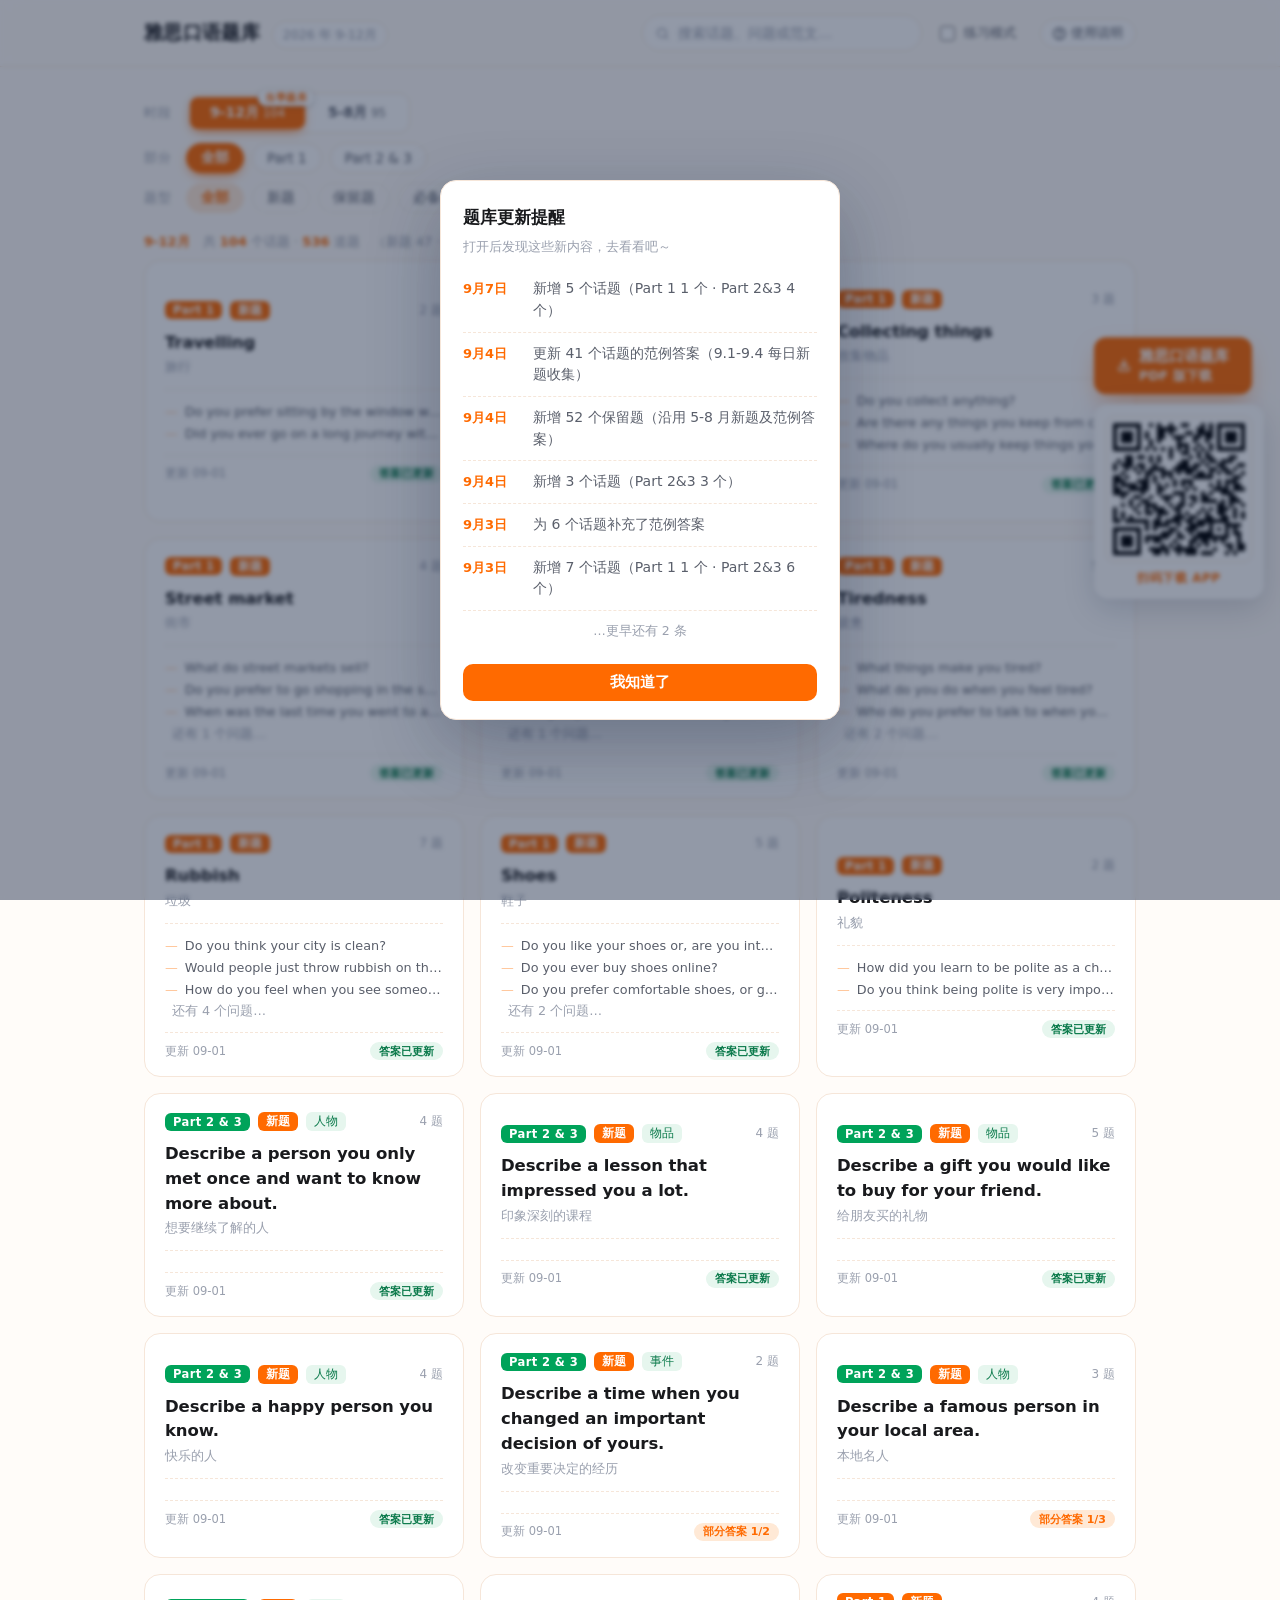
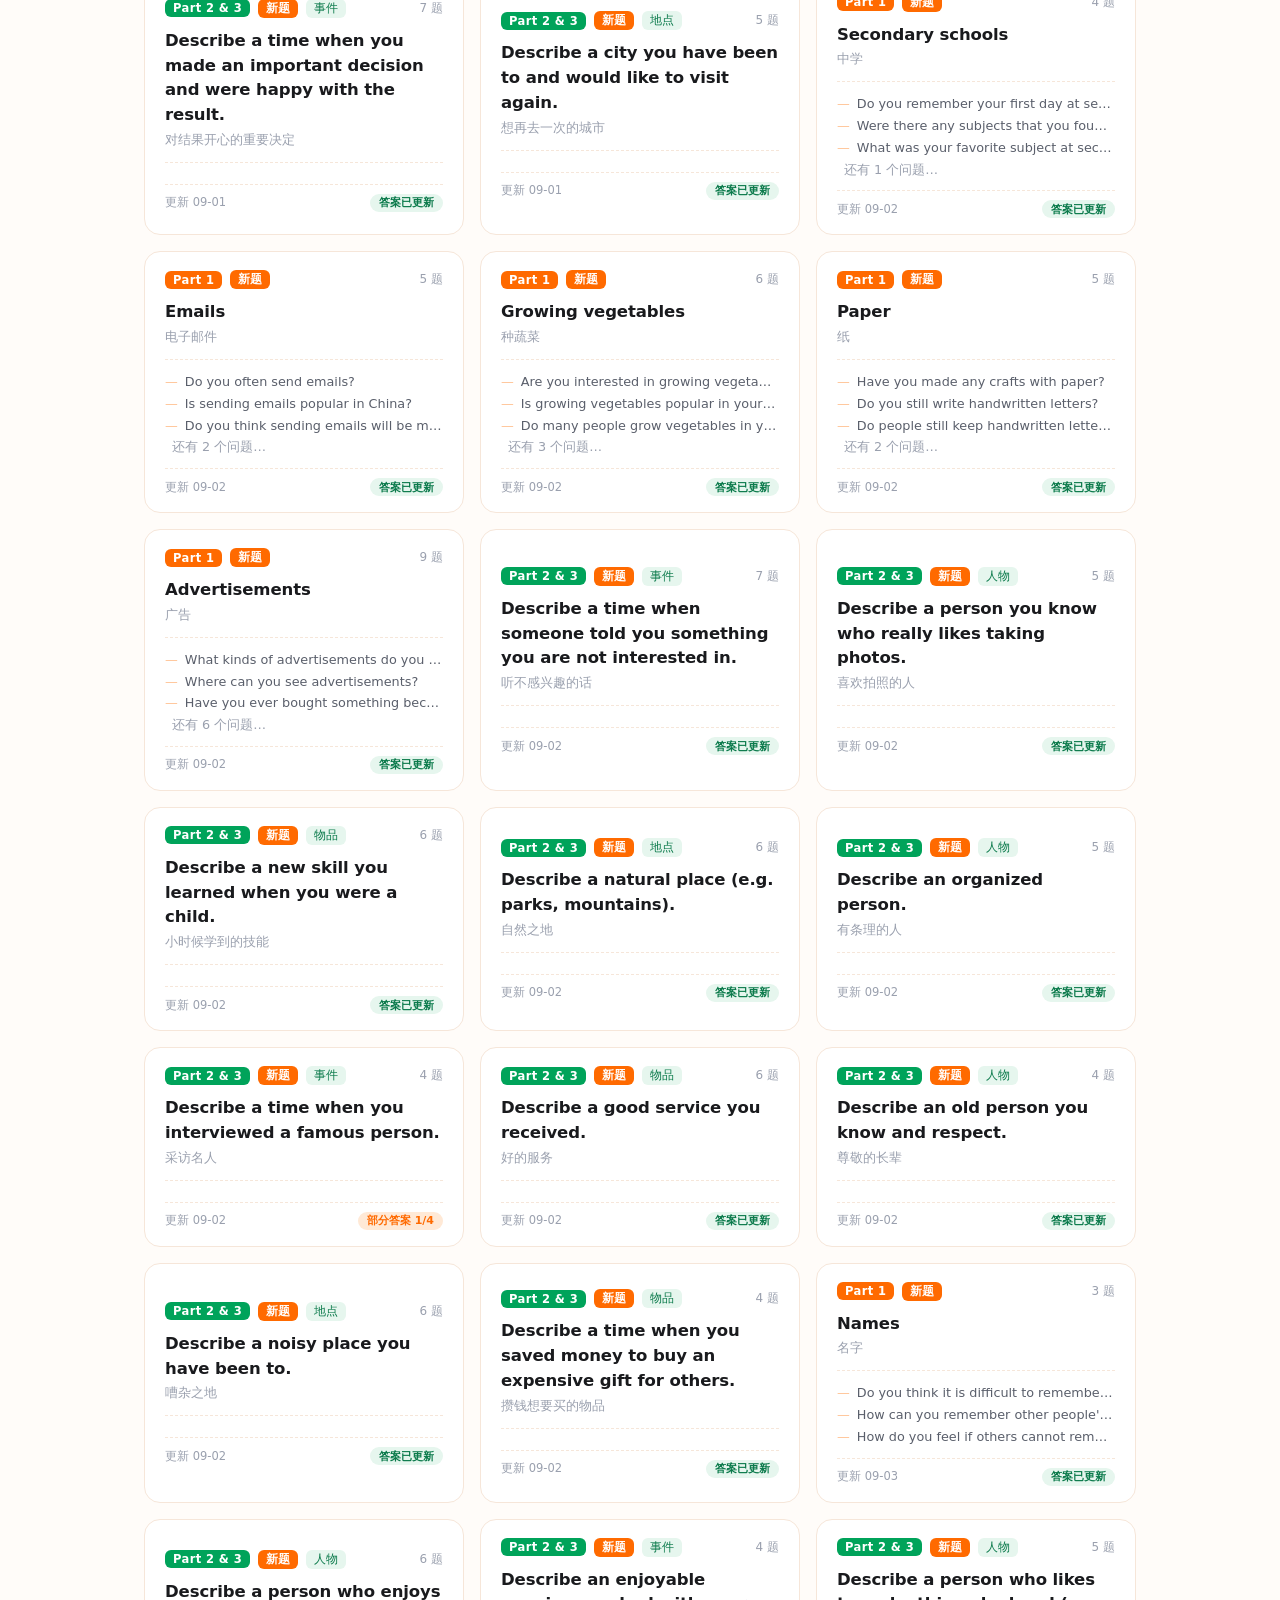
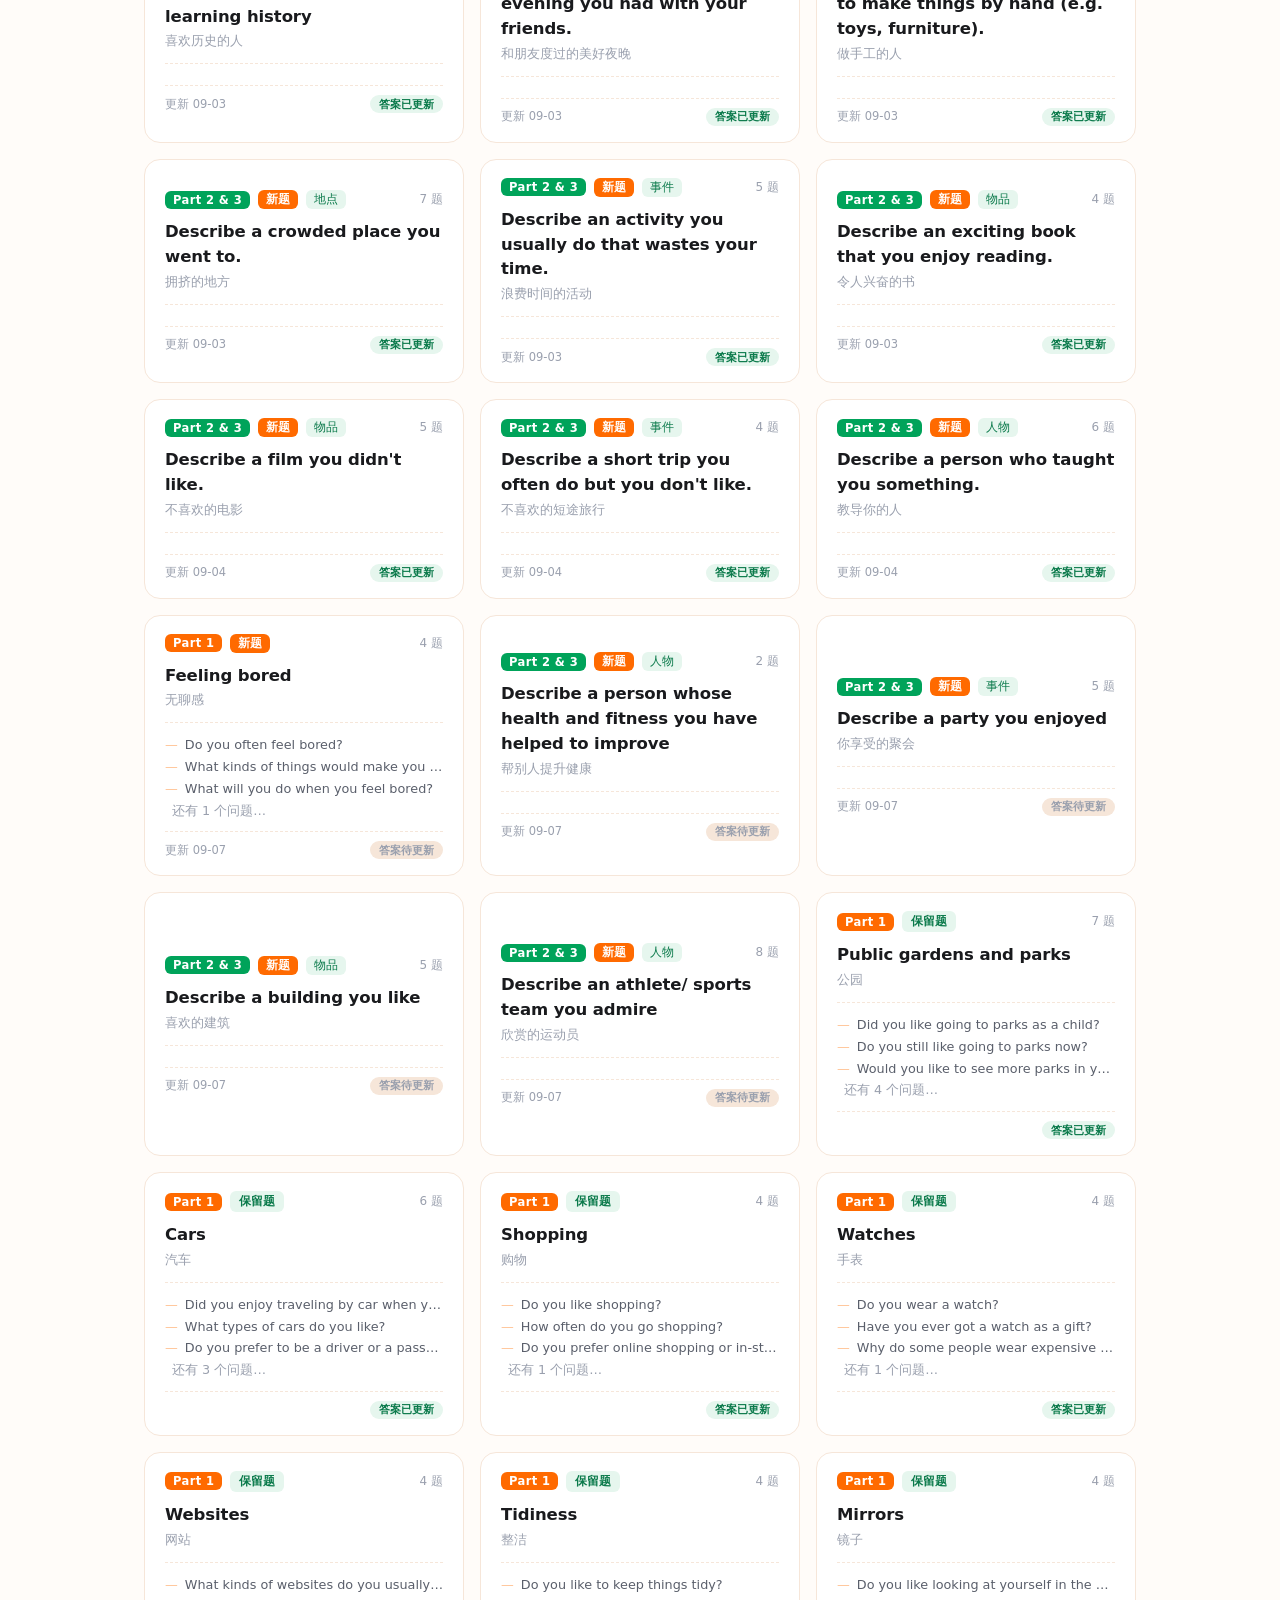
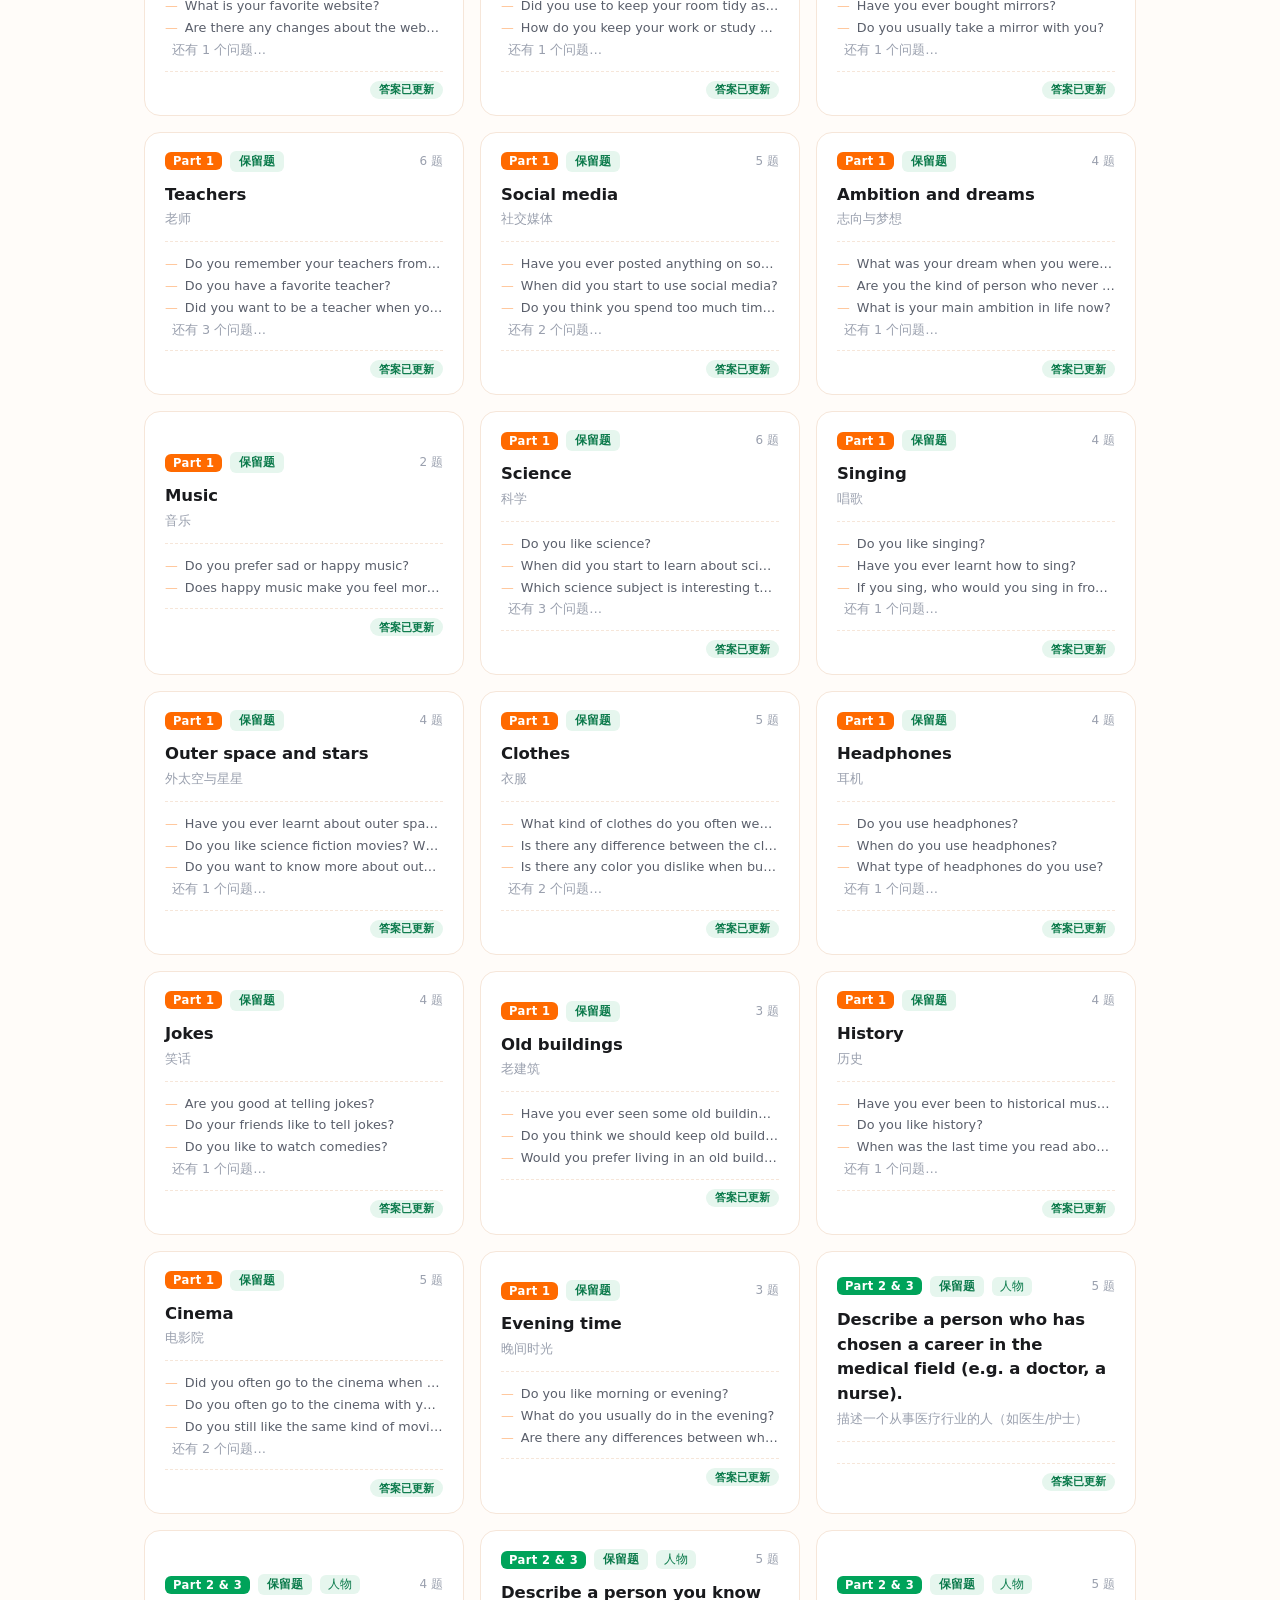
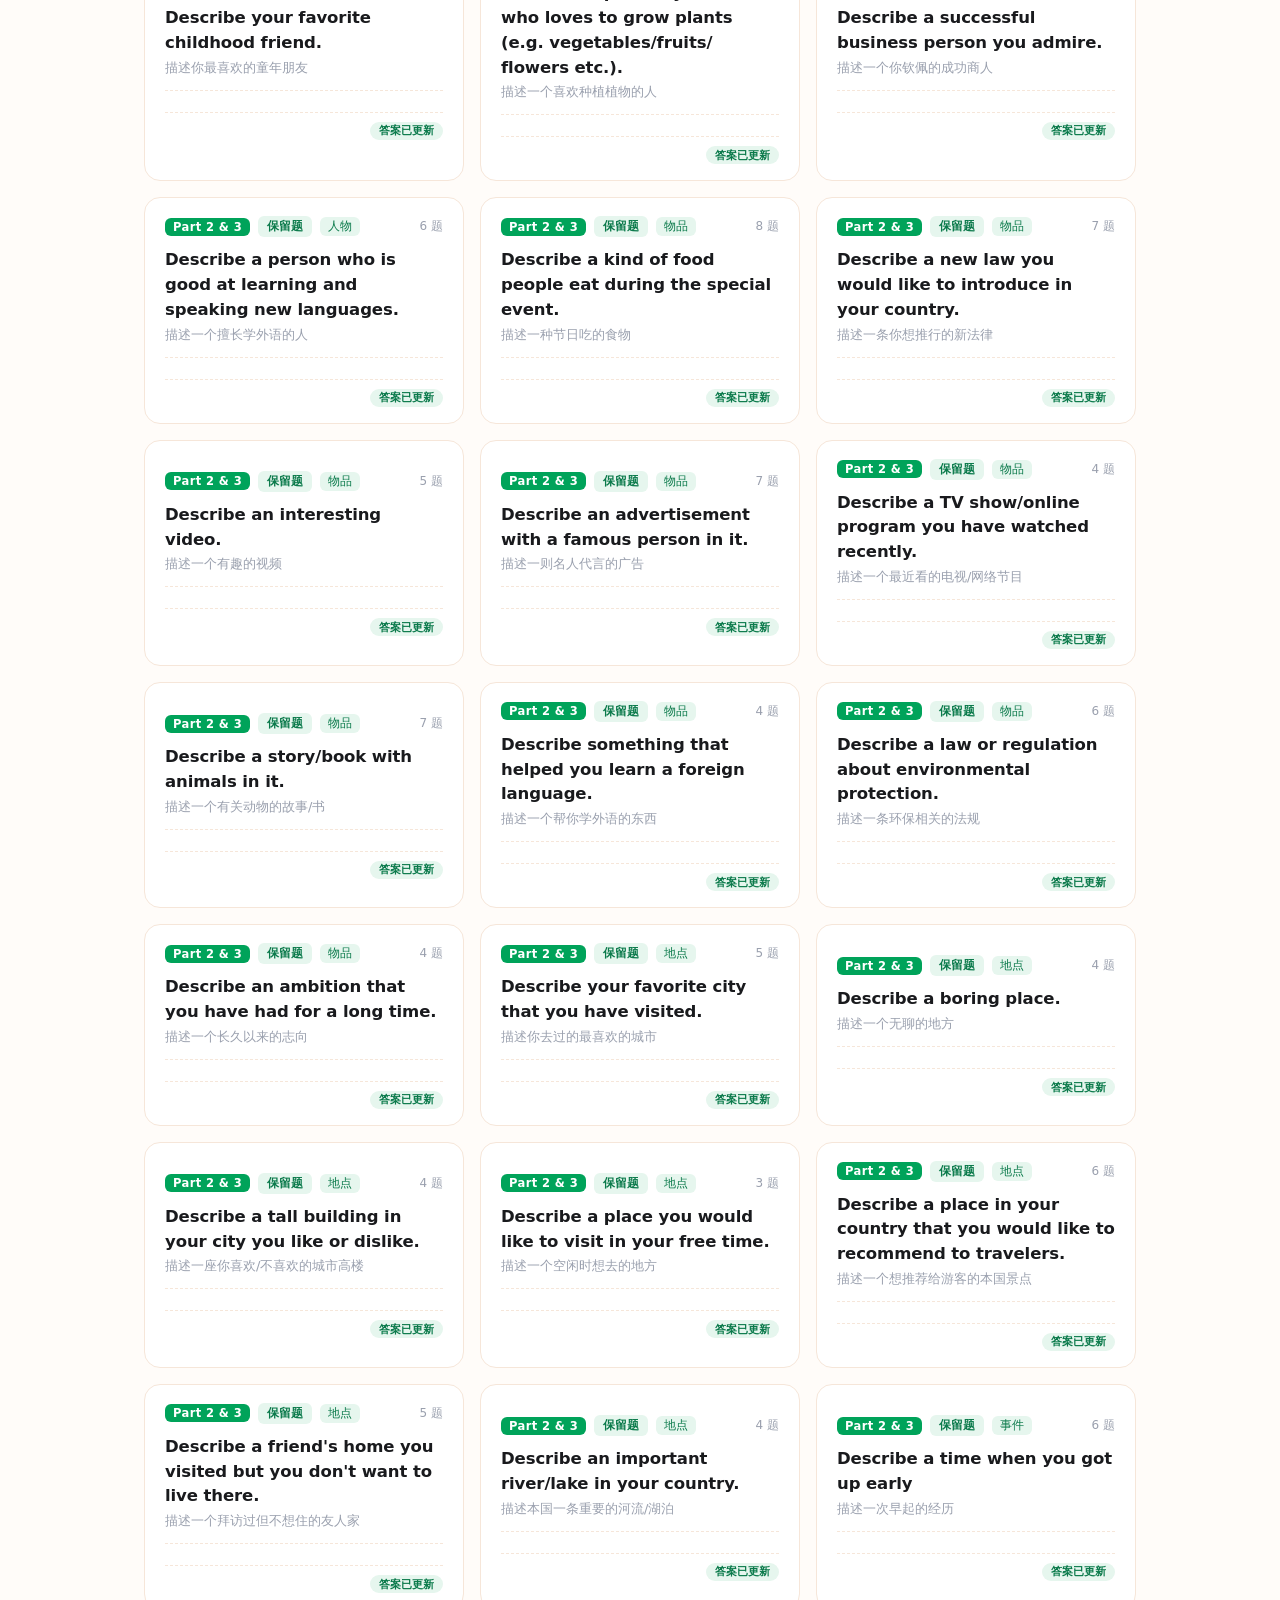
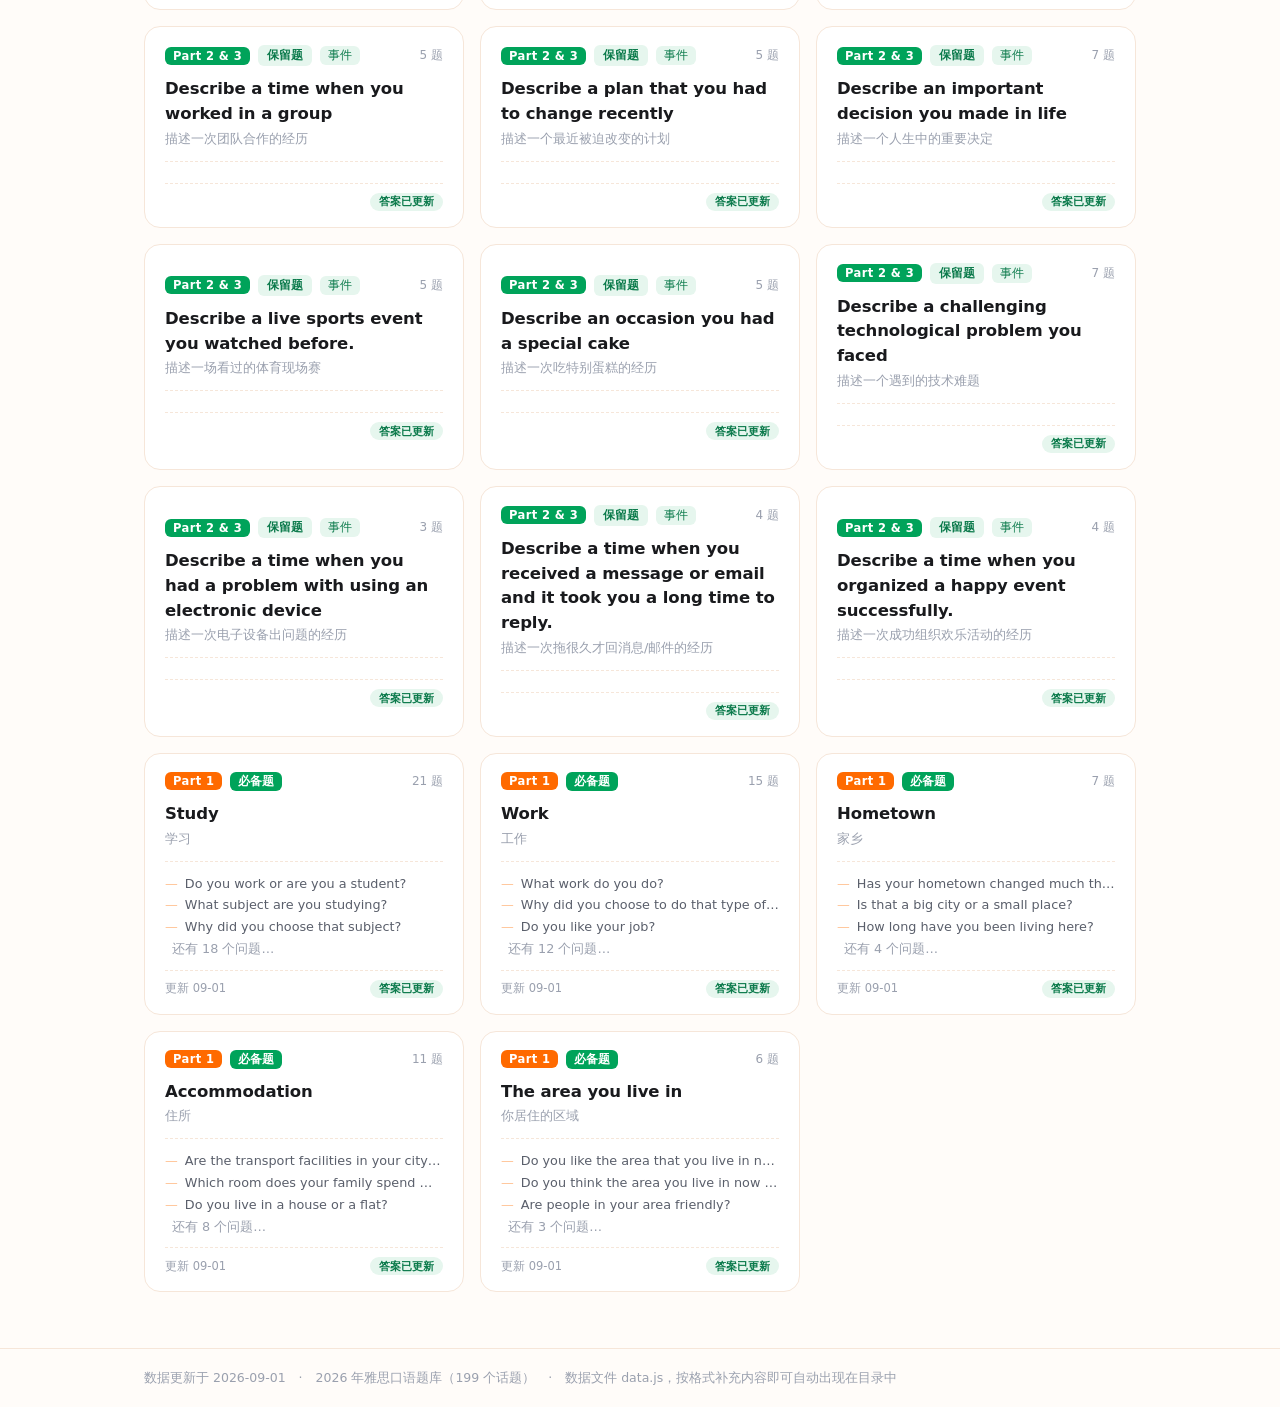
==== commit 502cc62d: "9月8日新增3话题" ====
--- a/index.html
+++ b/index.html
@@ -4,7 +4,7 @@
 <meta charset="UTF-8">
 <meta name="viewport" content="width=device-width, initial-scale=1">
 <title>雅思口语题库</title>
-<link rel="stylesheet" href="assets/style.css?v=202609038">
+<link rel="stylesheet" href="assets/style.css?v=202609039">
 <script>
 var _hmt = _hmt || [];
 (function() {
@@ -125,7 +125,7 @@
   </div>
 </div>
 
-<script src="assets/data.js?v=202609038"></script>
-<script src="assets/app.js?v=202609038"></script>
+<script src="assets/data.js?v=202609039"></script>
+<script src="assets/app.js?v=202609039"></script>
 </body>
 </html>
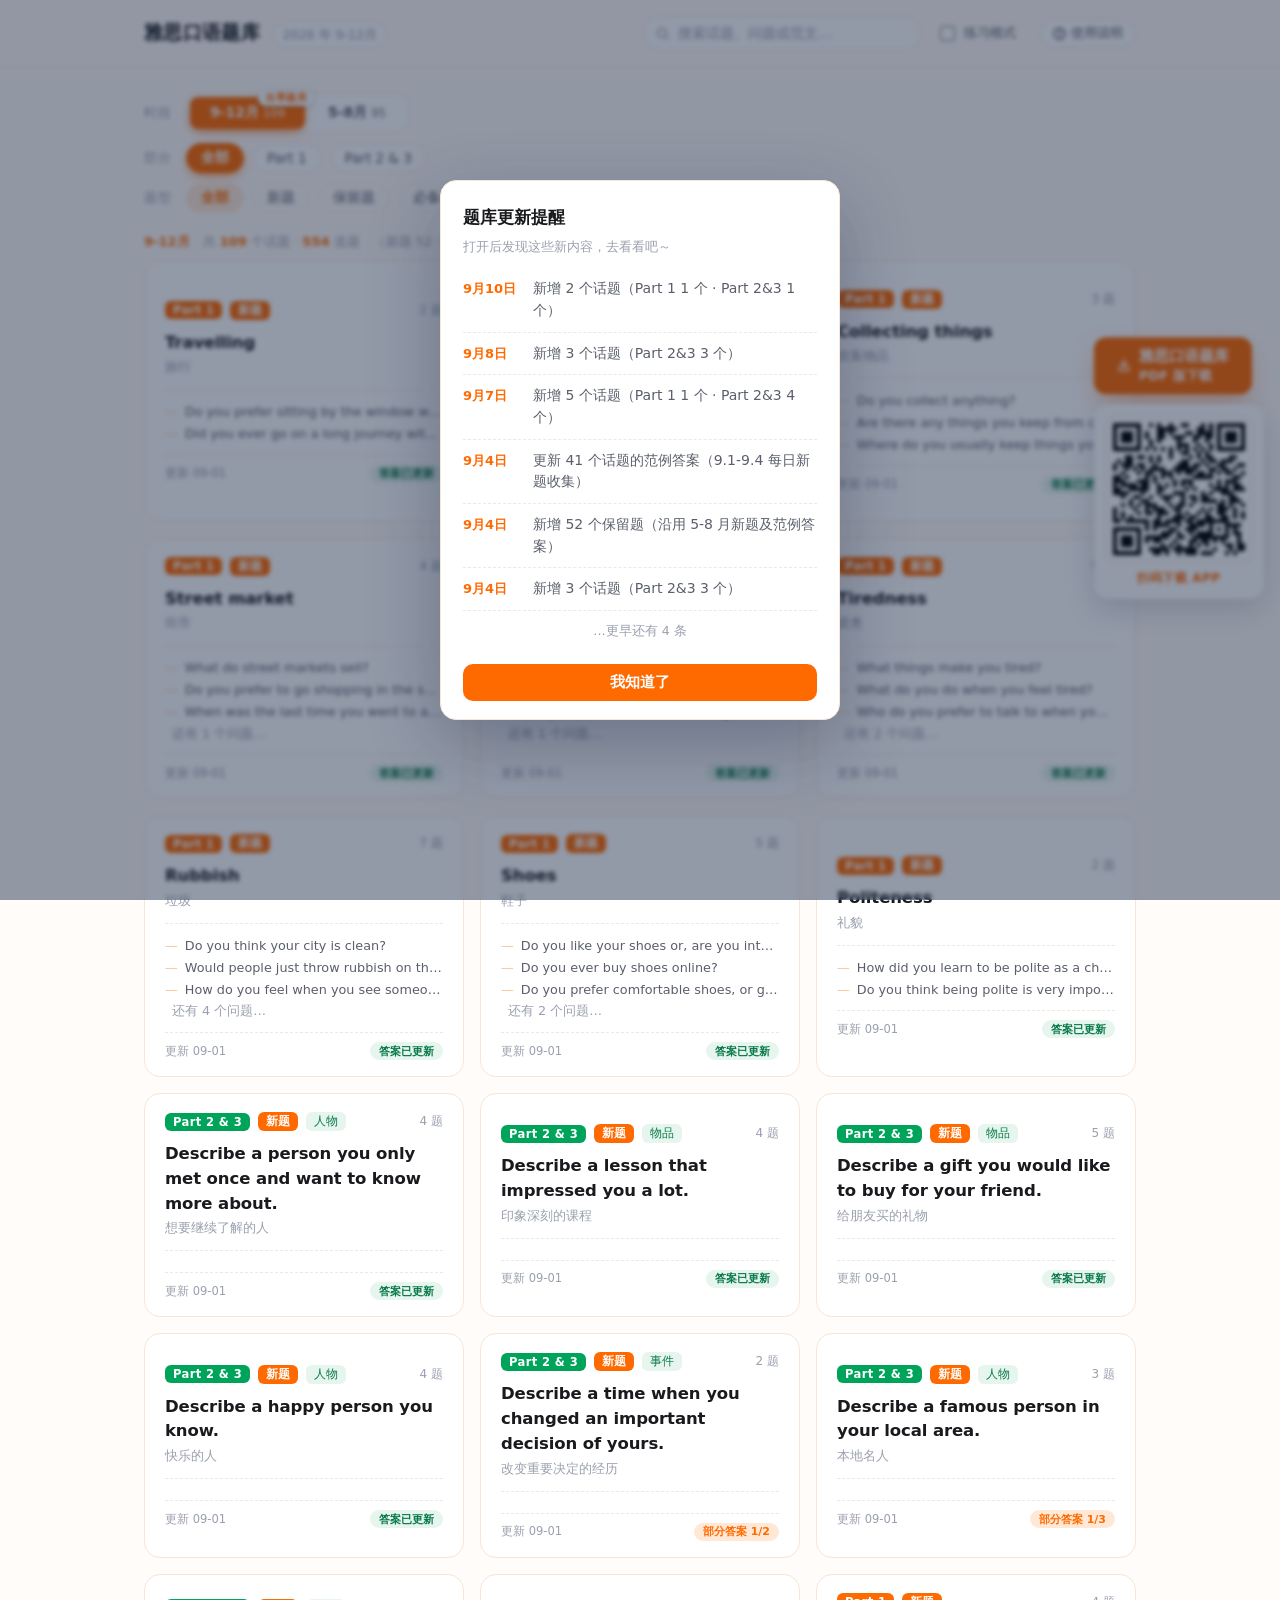
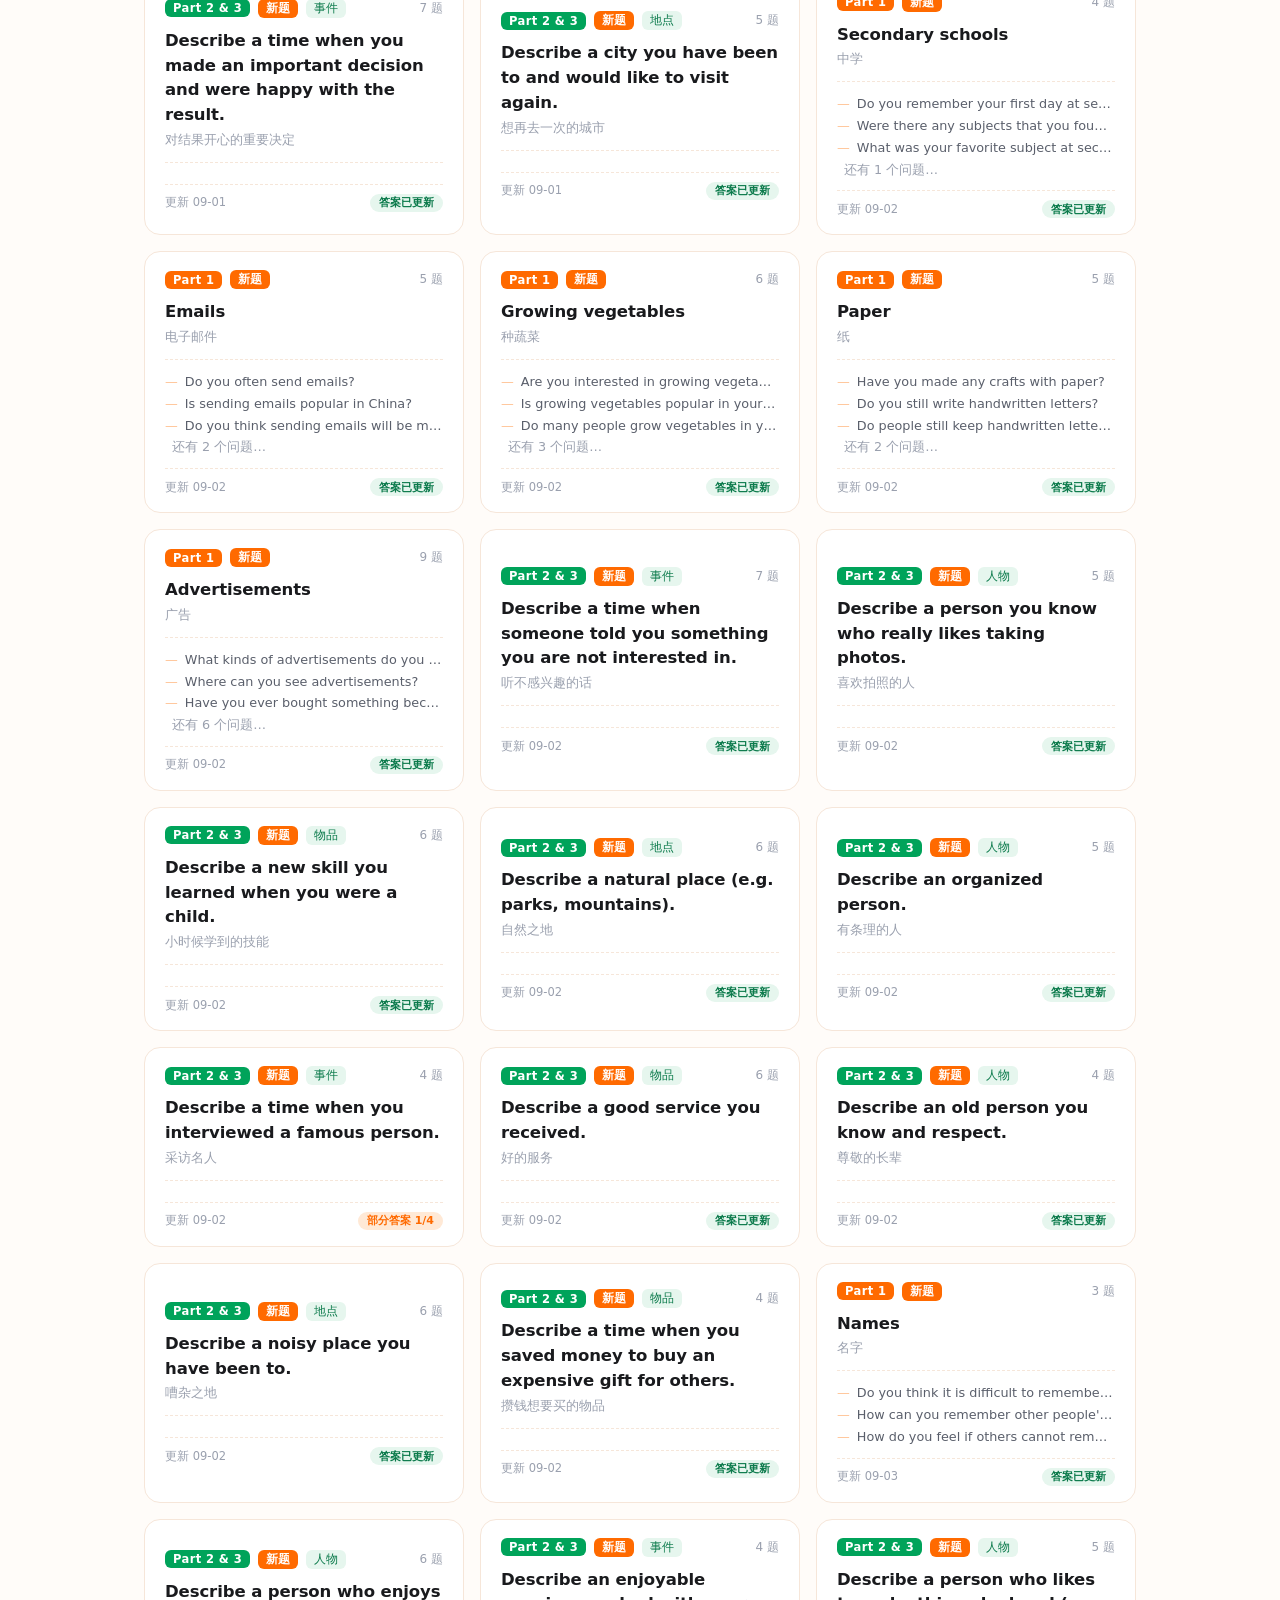
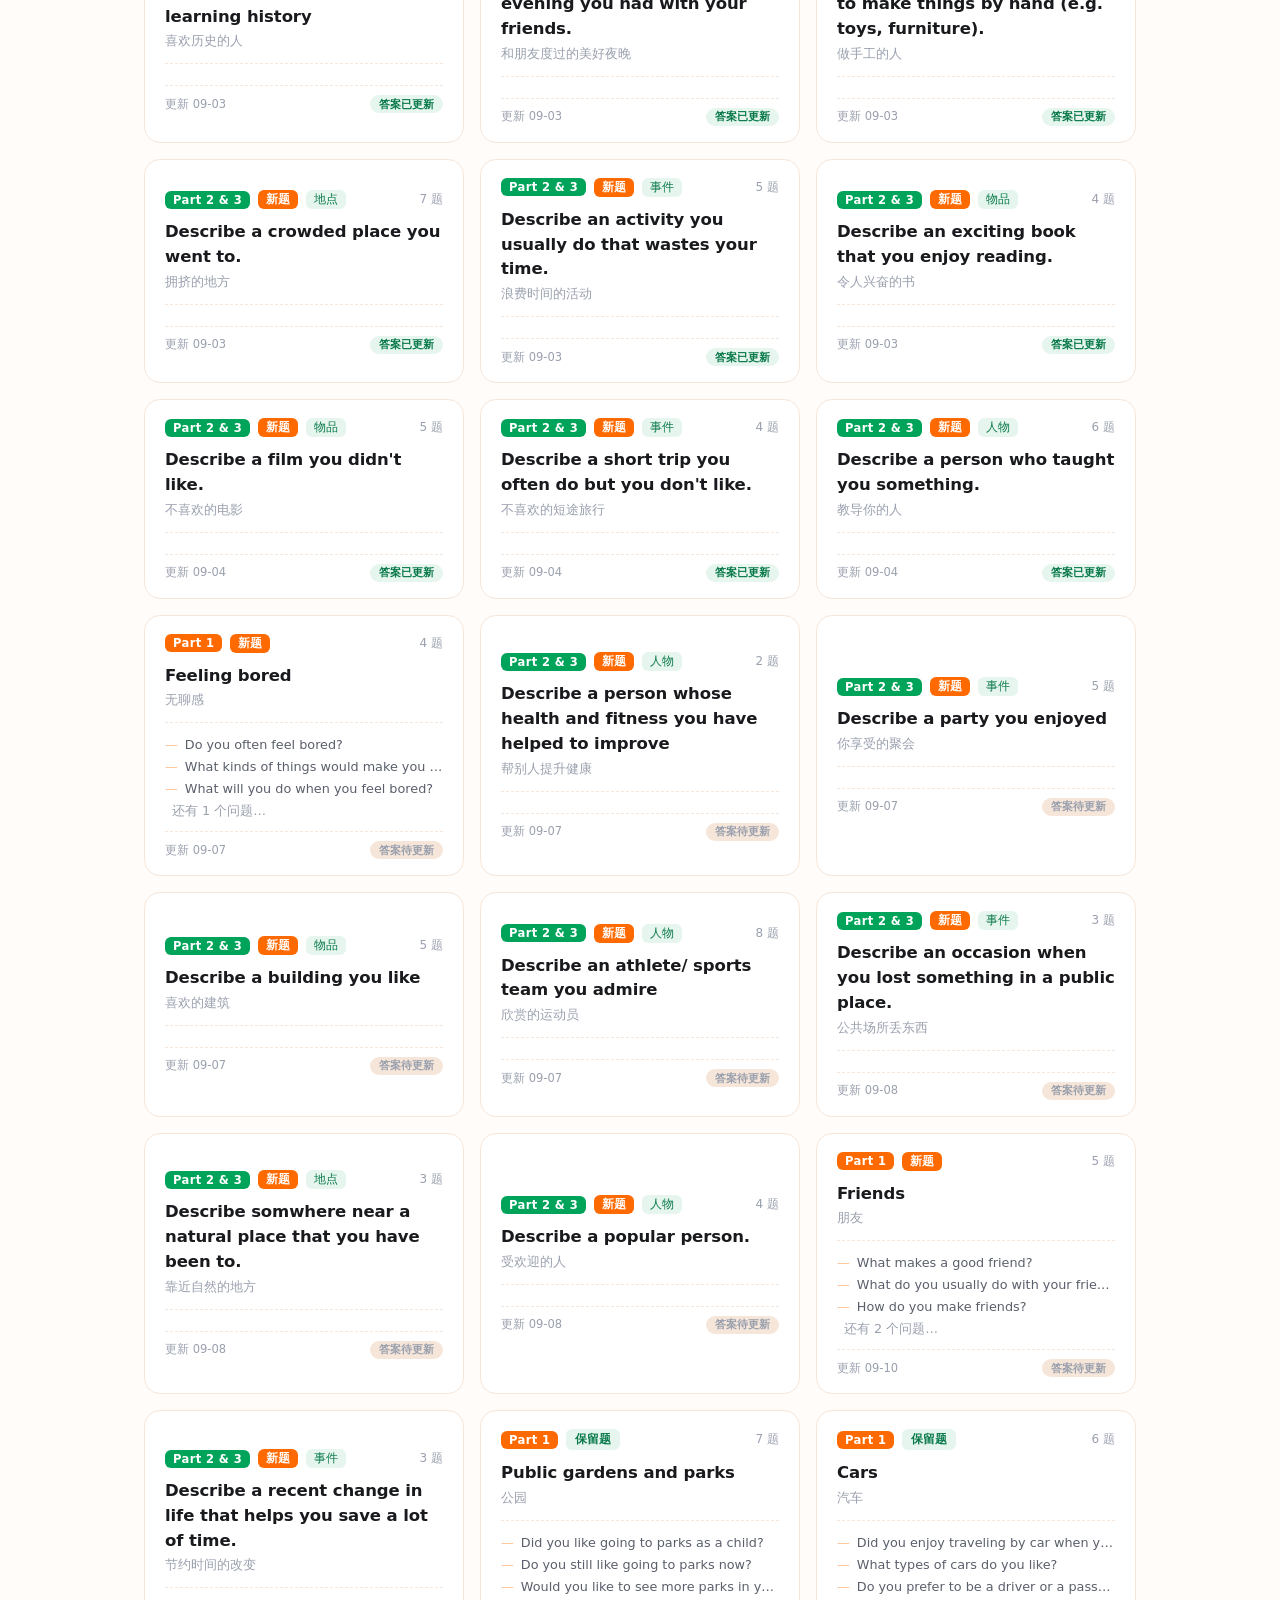
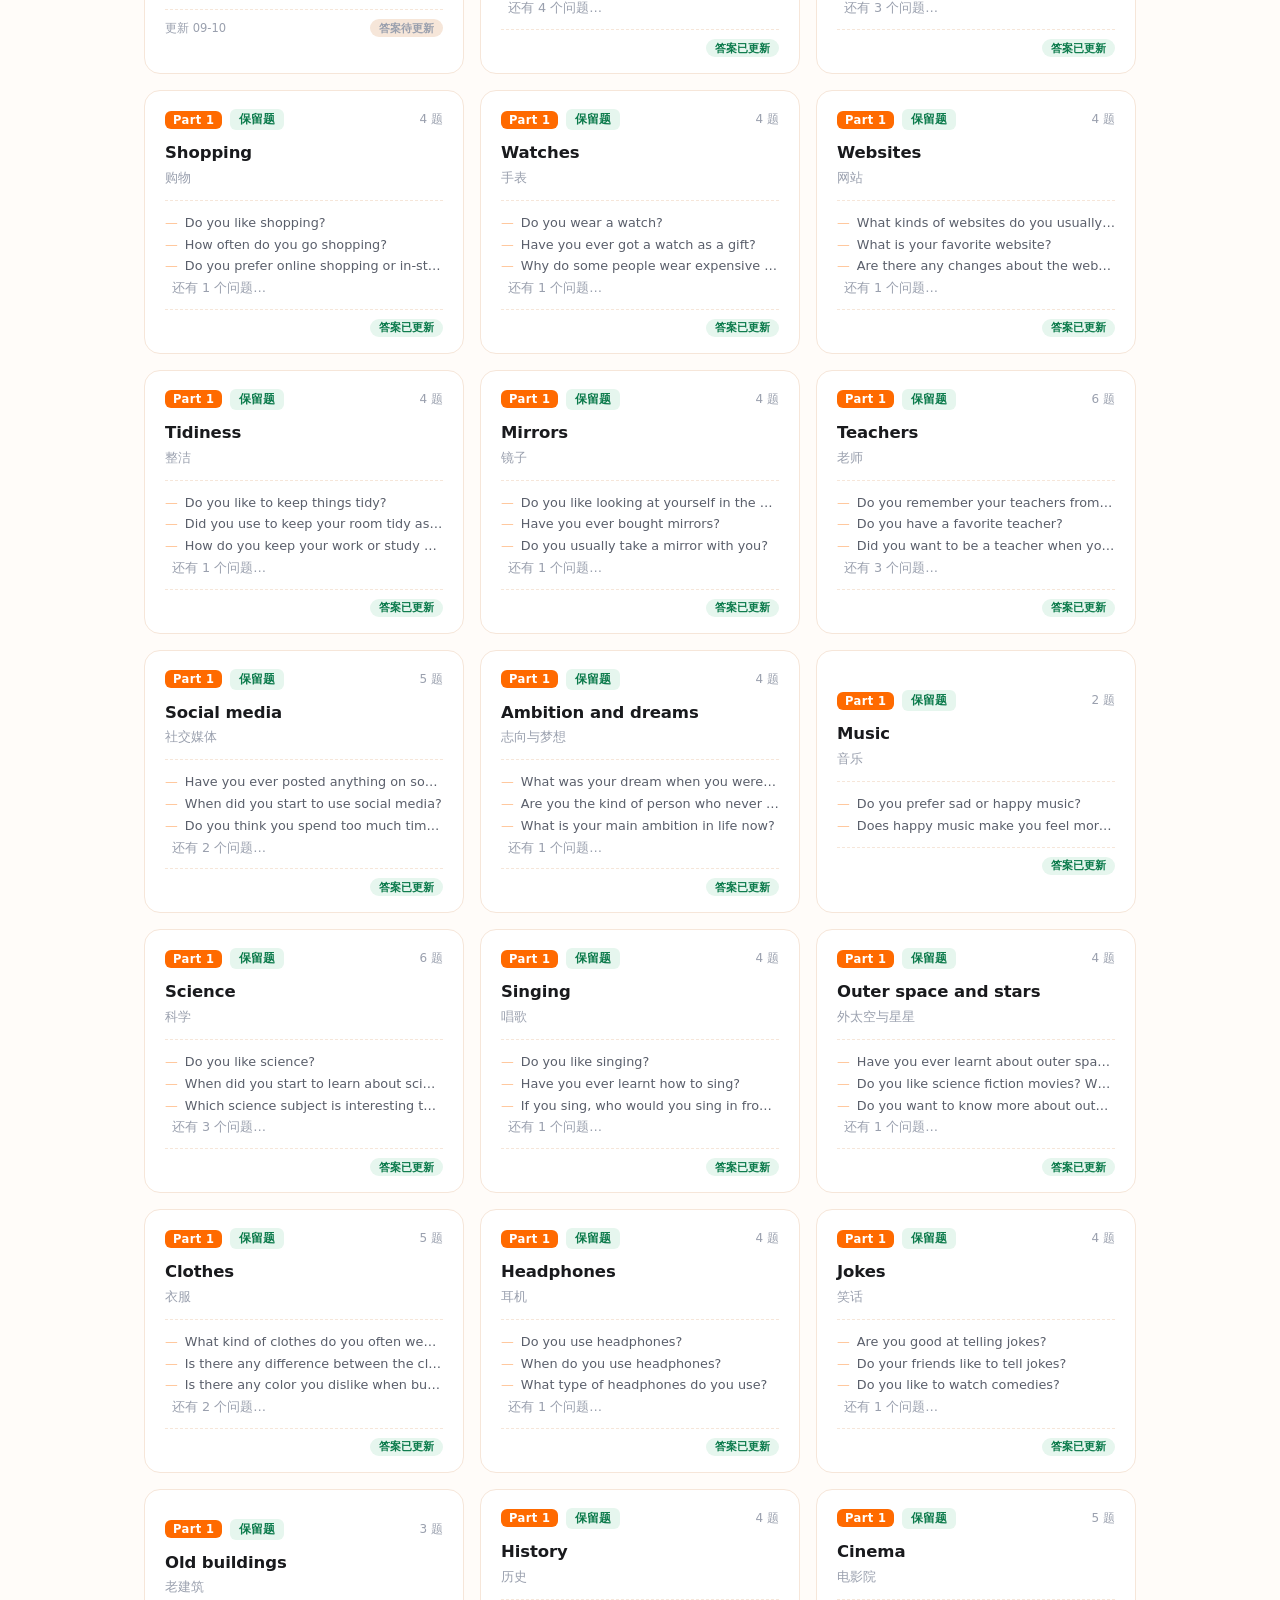
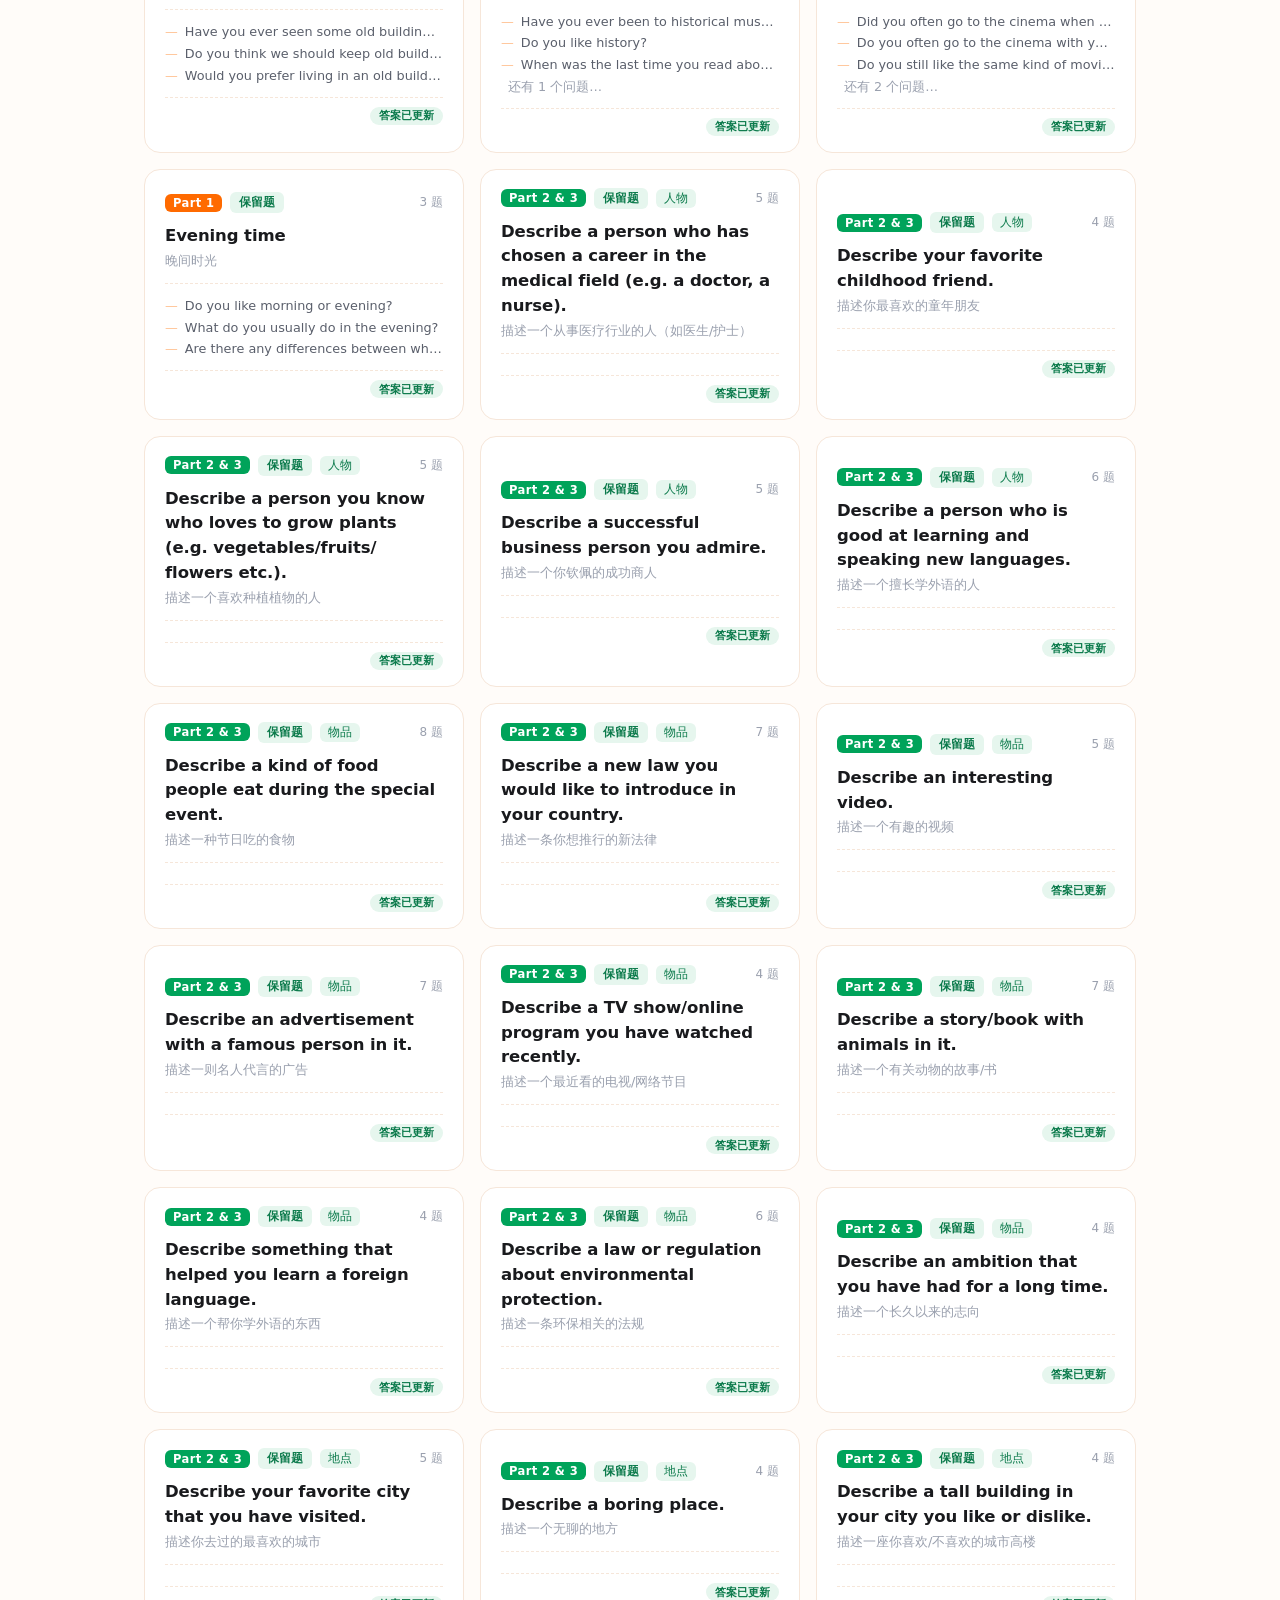
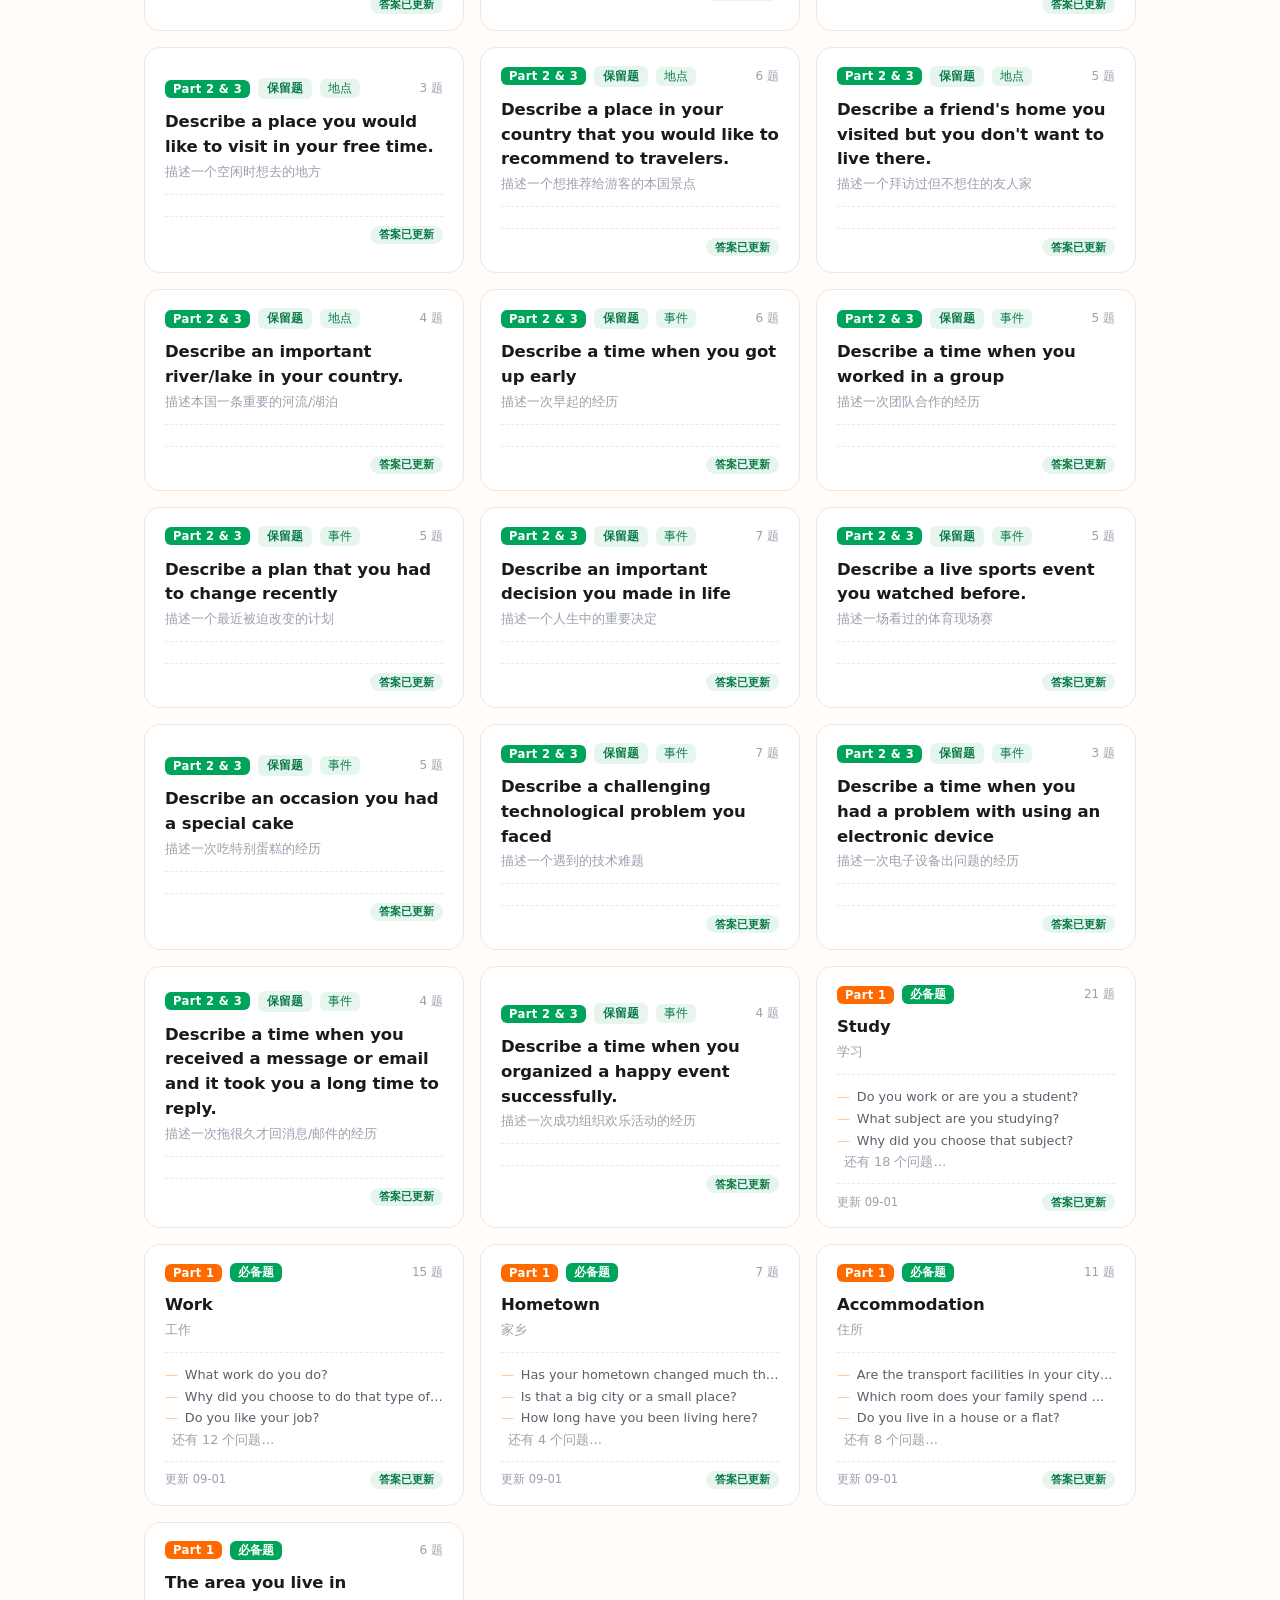
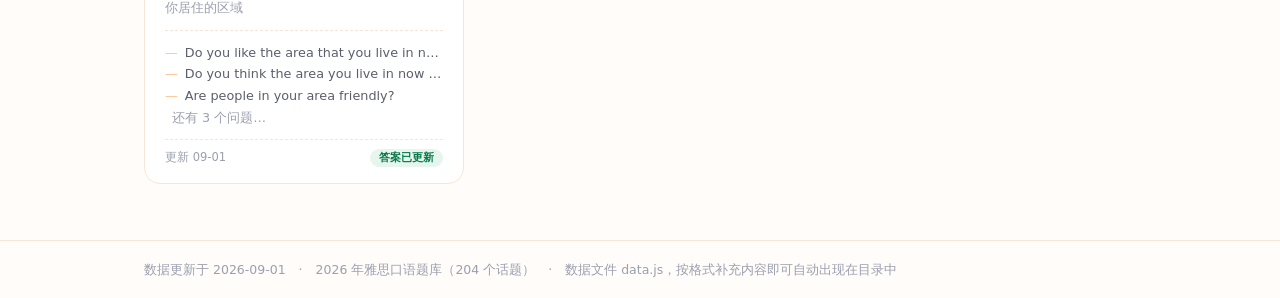
==== commit e66ba575: "bump 版本号至 202609040" ====
--- a/index.html
+++ b/index.html
@@ -4,7 +4,7 @@
 <meta charset="UTF-8">
 <meta name="viewport" content="width=device-width, initial-scale=1">
 <title>雅思口语题库</title>
-<link rel="stylesheet" href="assets/style.css?v=202609039">
+<link rel="stylesheet" href="assets/style.css?v=202609040">
 <script>
 var _hmt = _hmt || [];
 (function() {
@@ -125,7 +125,7 @@
   </div>
 </div>
 
-<script src="assets/data.js?v=202609039"></script>
-<script src="assets/app.js?v=202609039"></script>
+<script src="assets/data.js?v=202609040"></script>
+<script src="assets/app.js?v=202609040"></script>
 </body>
 </html>
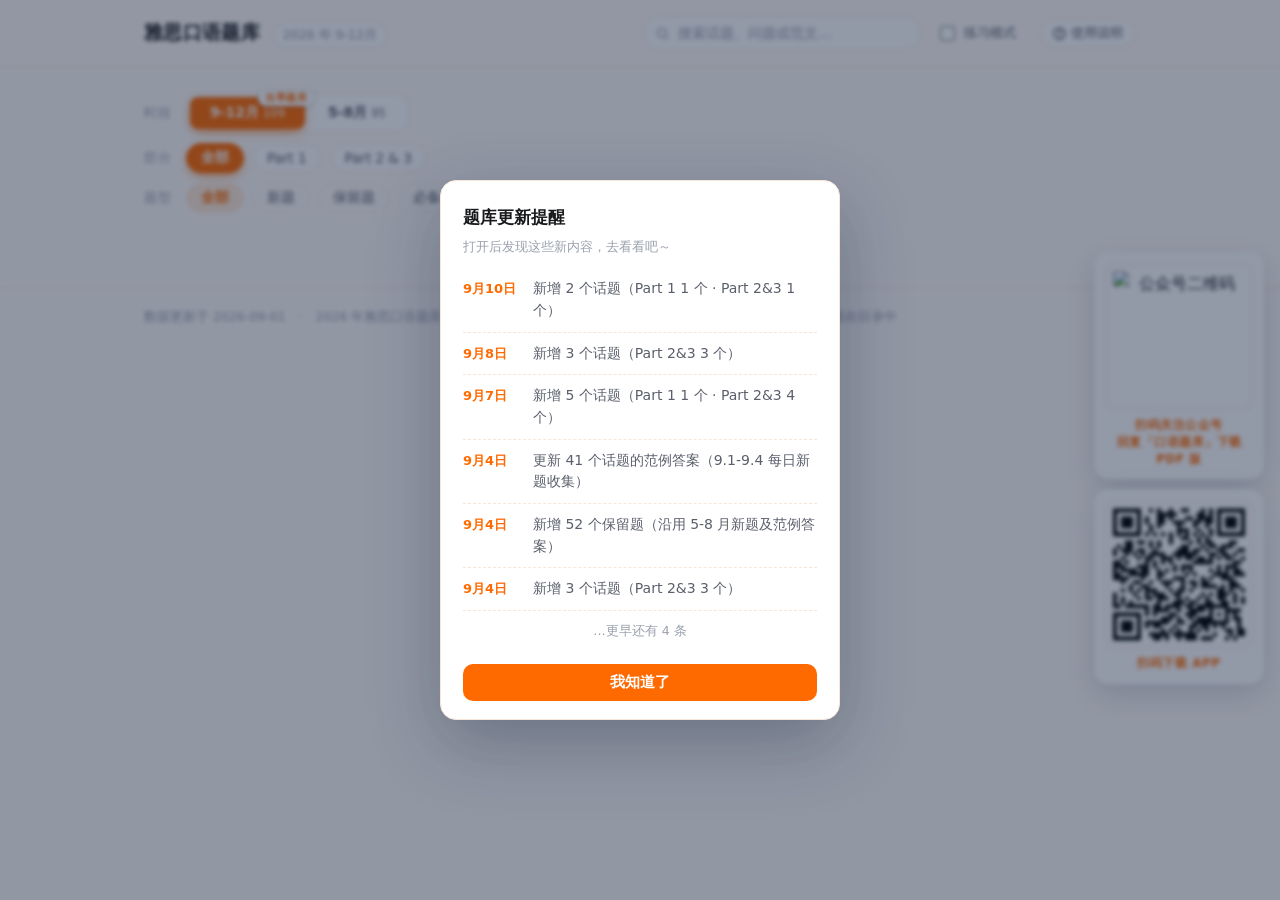
==== commit 1b972832: "下载按钮改为公众号二维码（关注后回复口语题库领取 PDF）" ====
--- a/index.html
+++ b/index.html
@@ -4,7 +4,7 @@
 <meta charset="UTF-8">
 <meta name="viewport" content="width=device-width, initial-scale=1">
 <title>雅思口语题库</title>
-<link rel="stylesheet" href="assets/style.css?v=202609040">
+<link rel="stylesheet" href="assets/style.css?v=202609043">
 <script>
 var _hmt = _hmt || [];
 (function() {
@@ -81,10 +81,10 @@
 </footer>
 
 <div class="float-col">
-  <button class="float-dl" id="dlBtn" type="button">
-    <svg viewBox="0 0 16 16" width="14" height="14" aria-hidden="true"><path d="M8 1.5v8M4.5 6.5 8 10l3.5-3.5" fill="none" stroke="currentColor" stroke-width="1.8" stroke-linecap="round" stroke-linejoin="round"/><path d="M2.5 10.5v2.5a1 1 0 0 0 1 1h9a1 1 0 0 0 1-1v-2.5" fill="none" stroke="currentColor" stroke-width="1.8" stroke-linecap="round"/></svg>
-    <span class="dl-text"><span class="dl-l1">雅思口语题库</span><span class="dl-l2">PDF 版下载</span></span>
-  </button>
+  <div class="float-qr qr-wide">
+    <div class="qr-img-wrap"><img class="qr-img" src="assets/wechat-qrcode.jpg?v=202609043" alt="公众号二维码"></div>
+    <div class="qr-caption">扫码关注公众号<br>回复「口语题库」下载 PDF 版</div>
+  </div>
   <div class="float-qr" id="floatQr">
     <div class="qr-img-wrap"><img class="qr-img" src="assets/qr-code.png?v=202609034" alt="二维码"></div>
     <div class="qr-caption">扫码下载 APP</div>
@@ -125,7 +125,7 @@
   </div>
 </div>
 
-<script src="assets/data.js?v=202609040"></script>
-<script src="assets/app.js?v=202609040"></script>
+<script src="assets/data.js?v=202609043"></script>
+<script src="assets/app.js?v=202609043"></script>
 </body>
 </html>
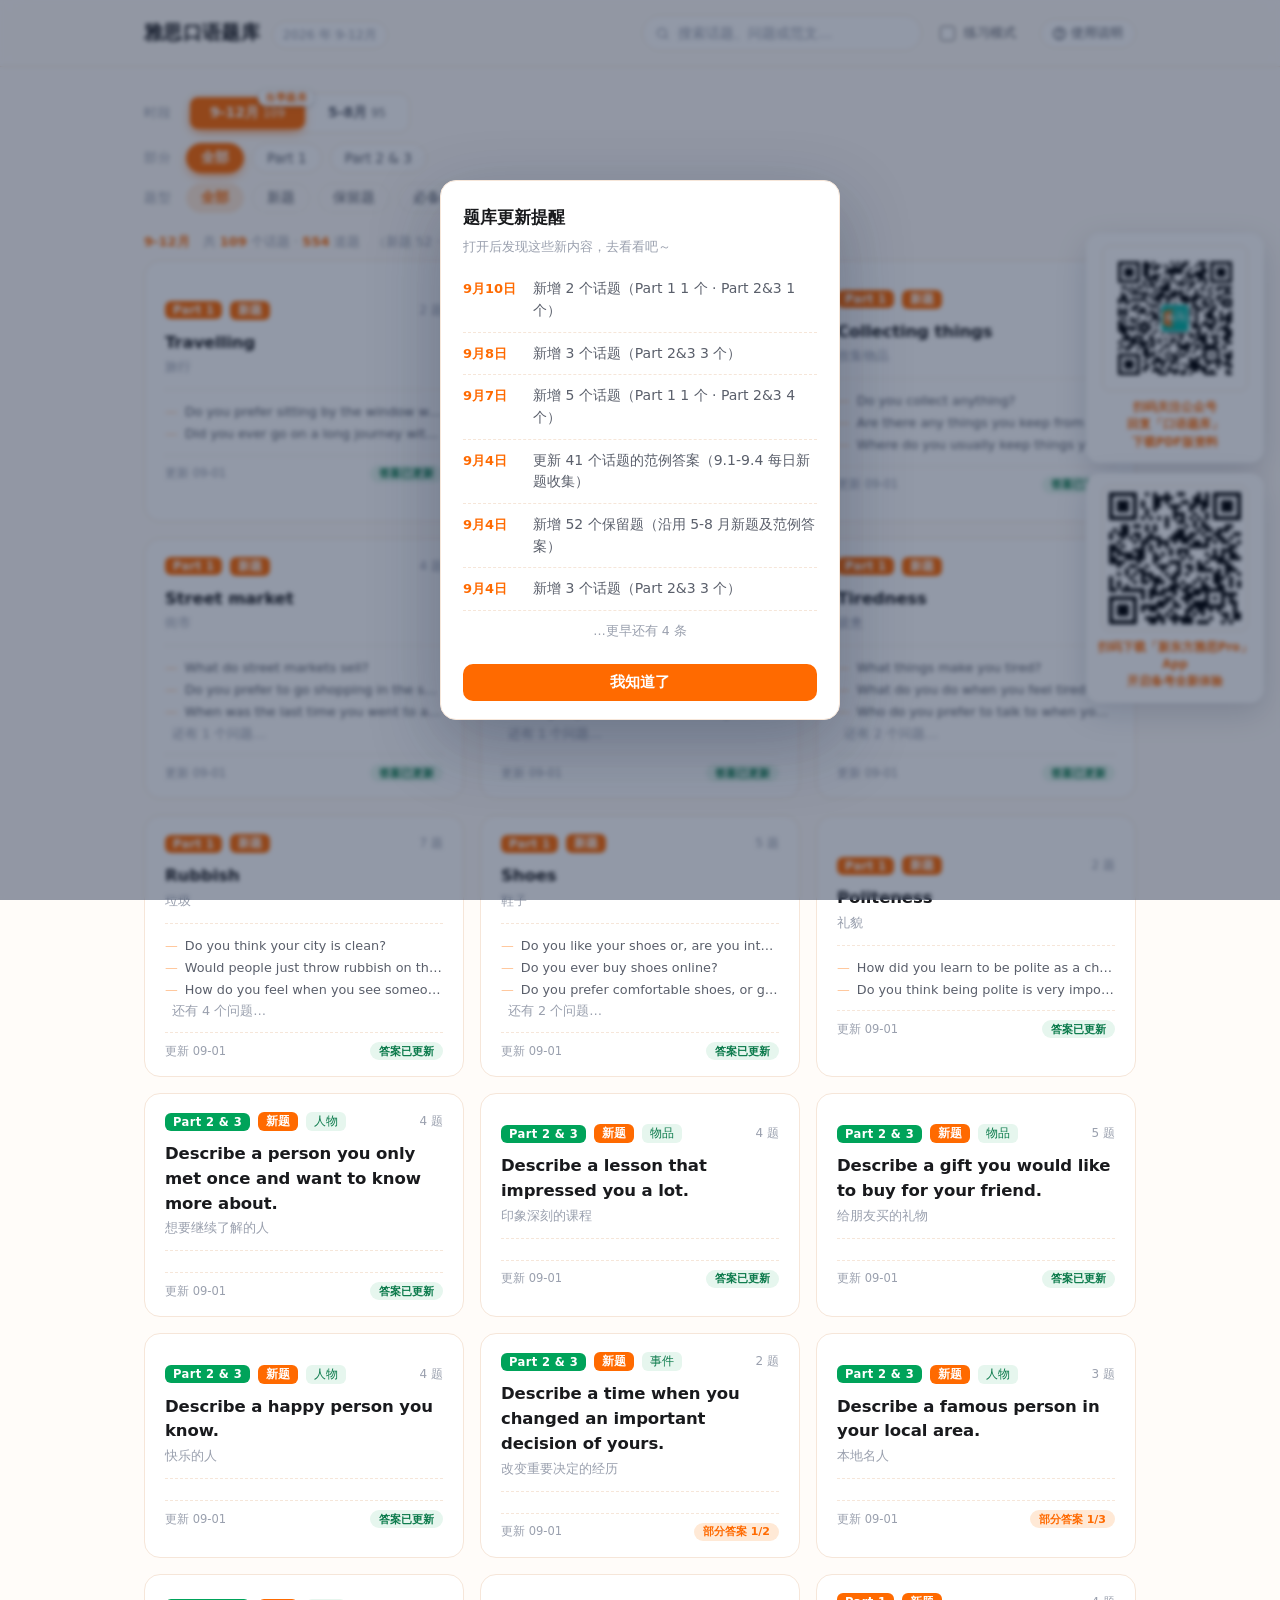
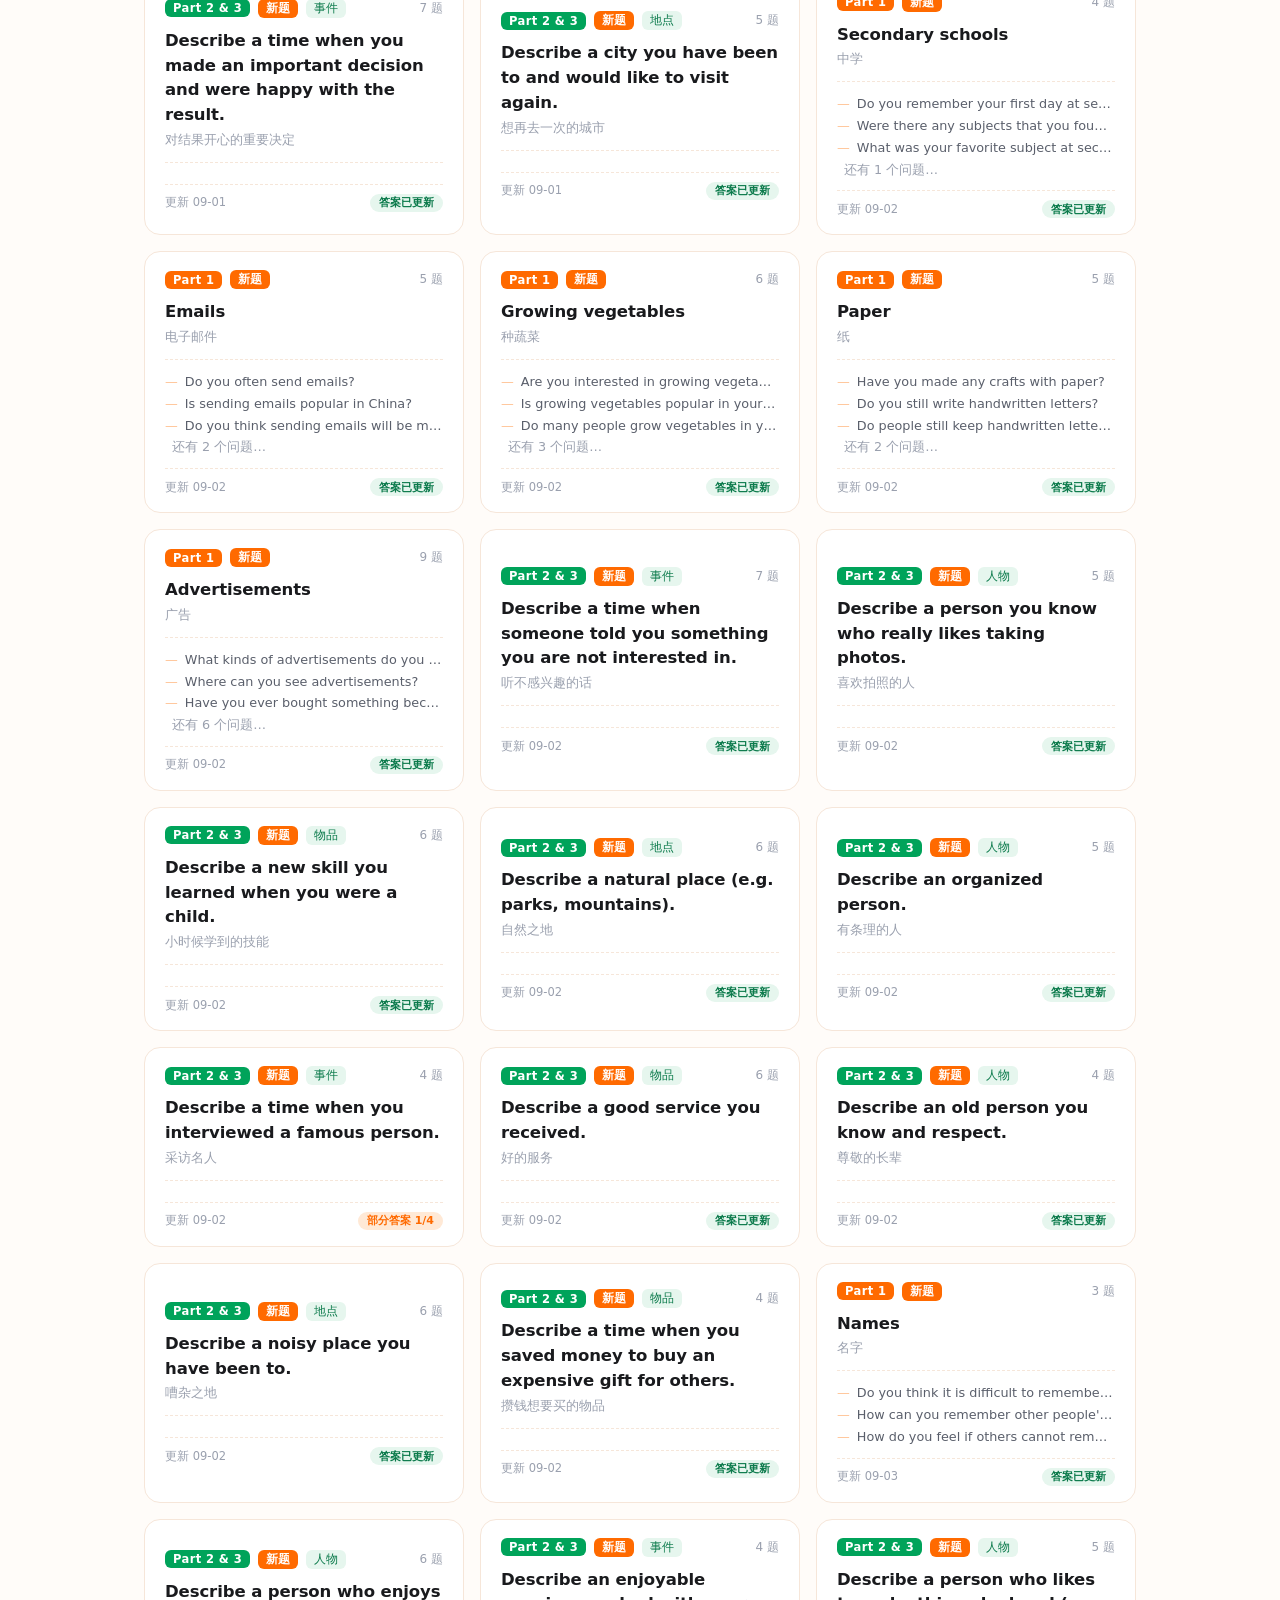
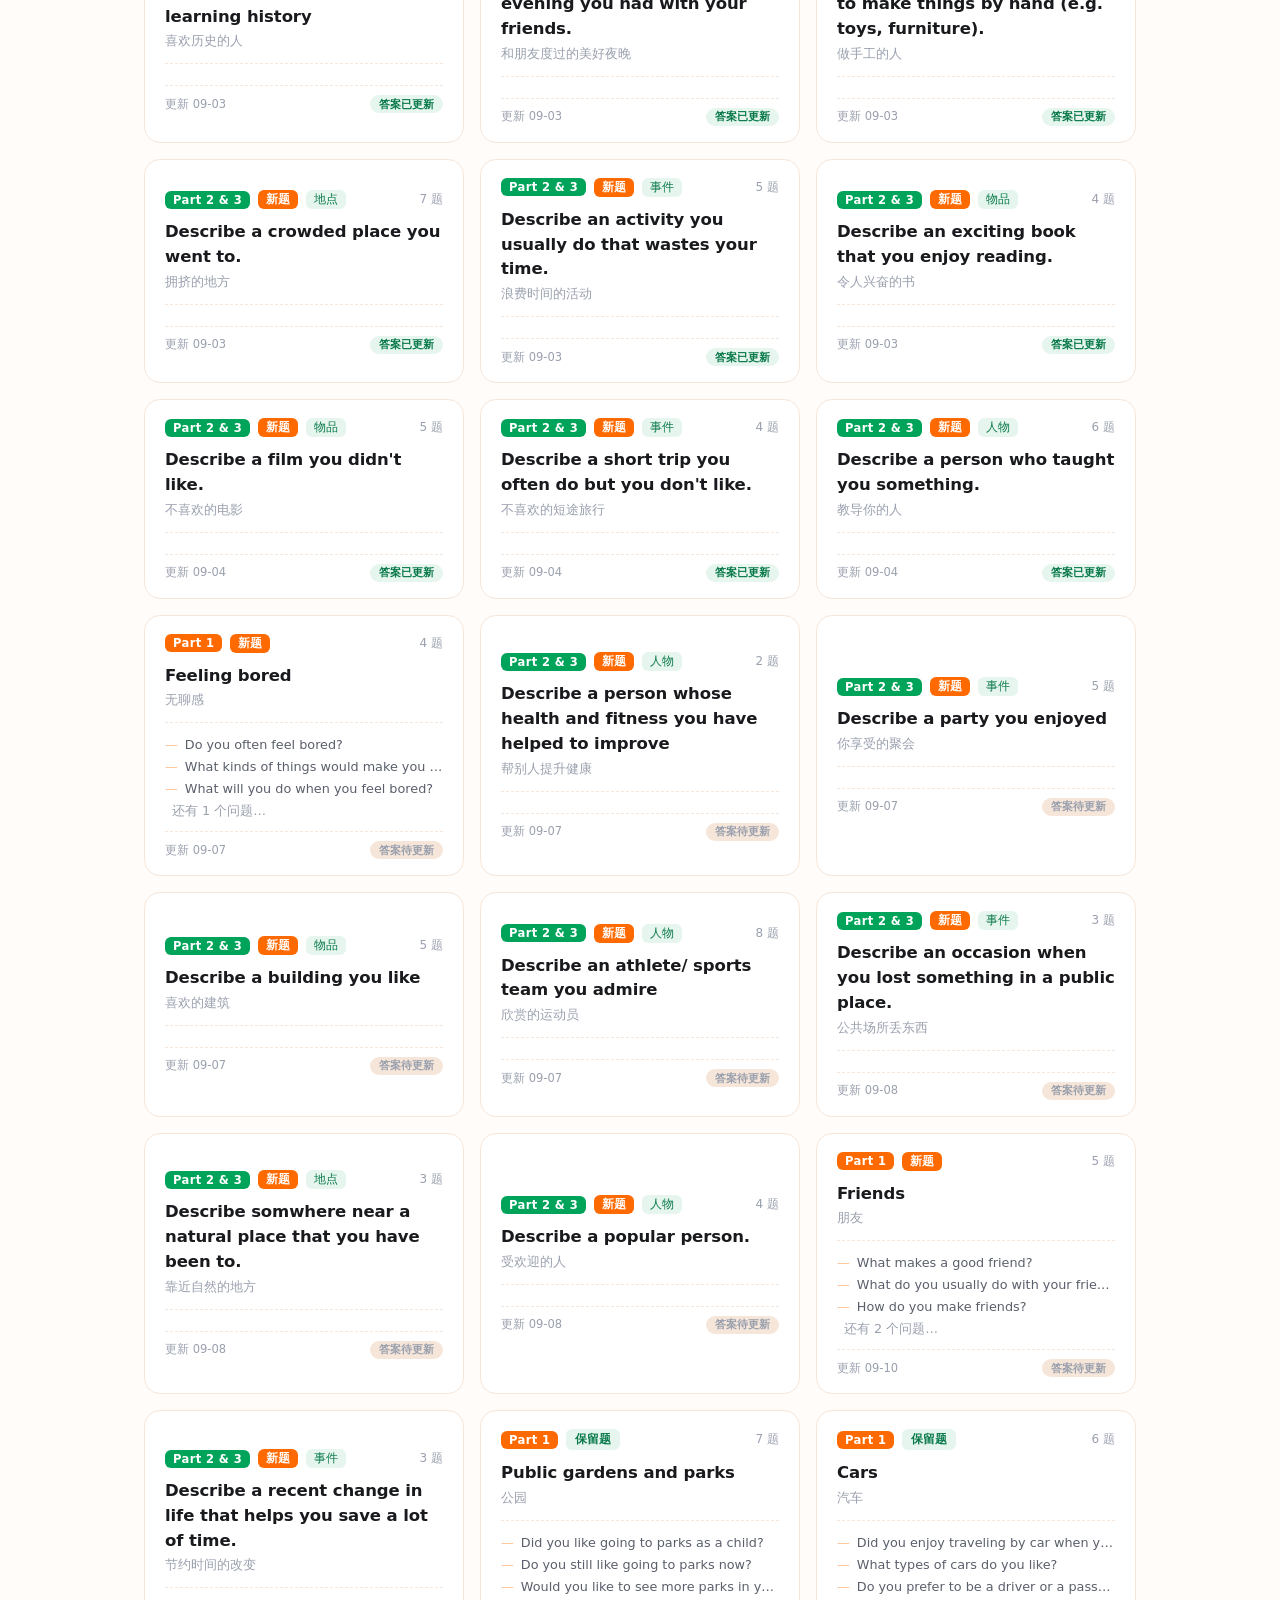
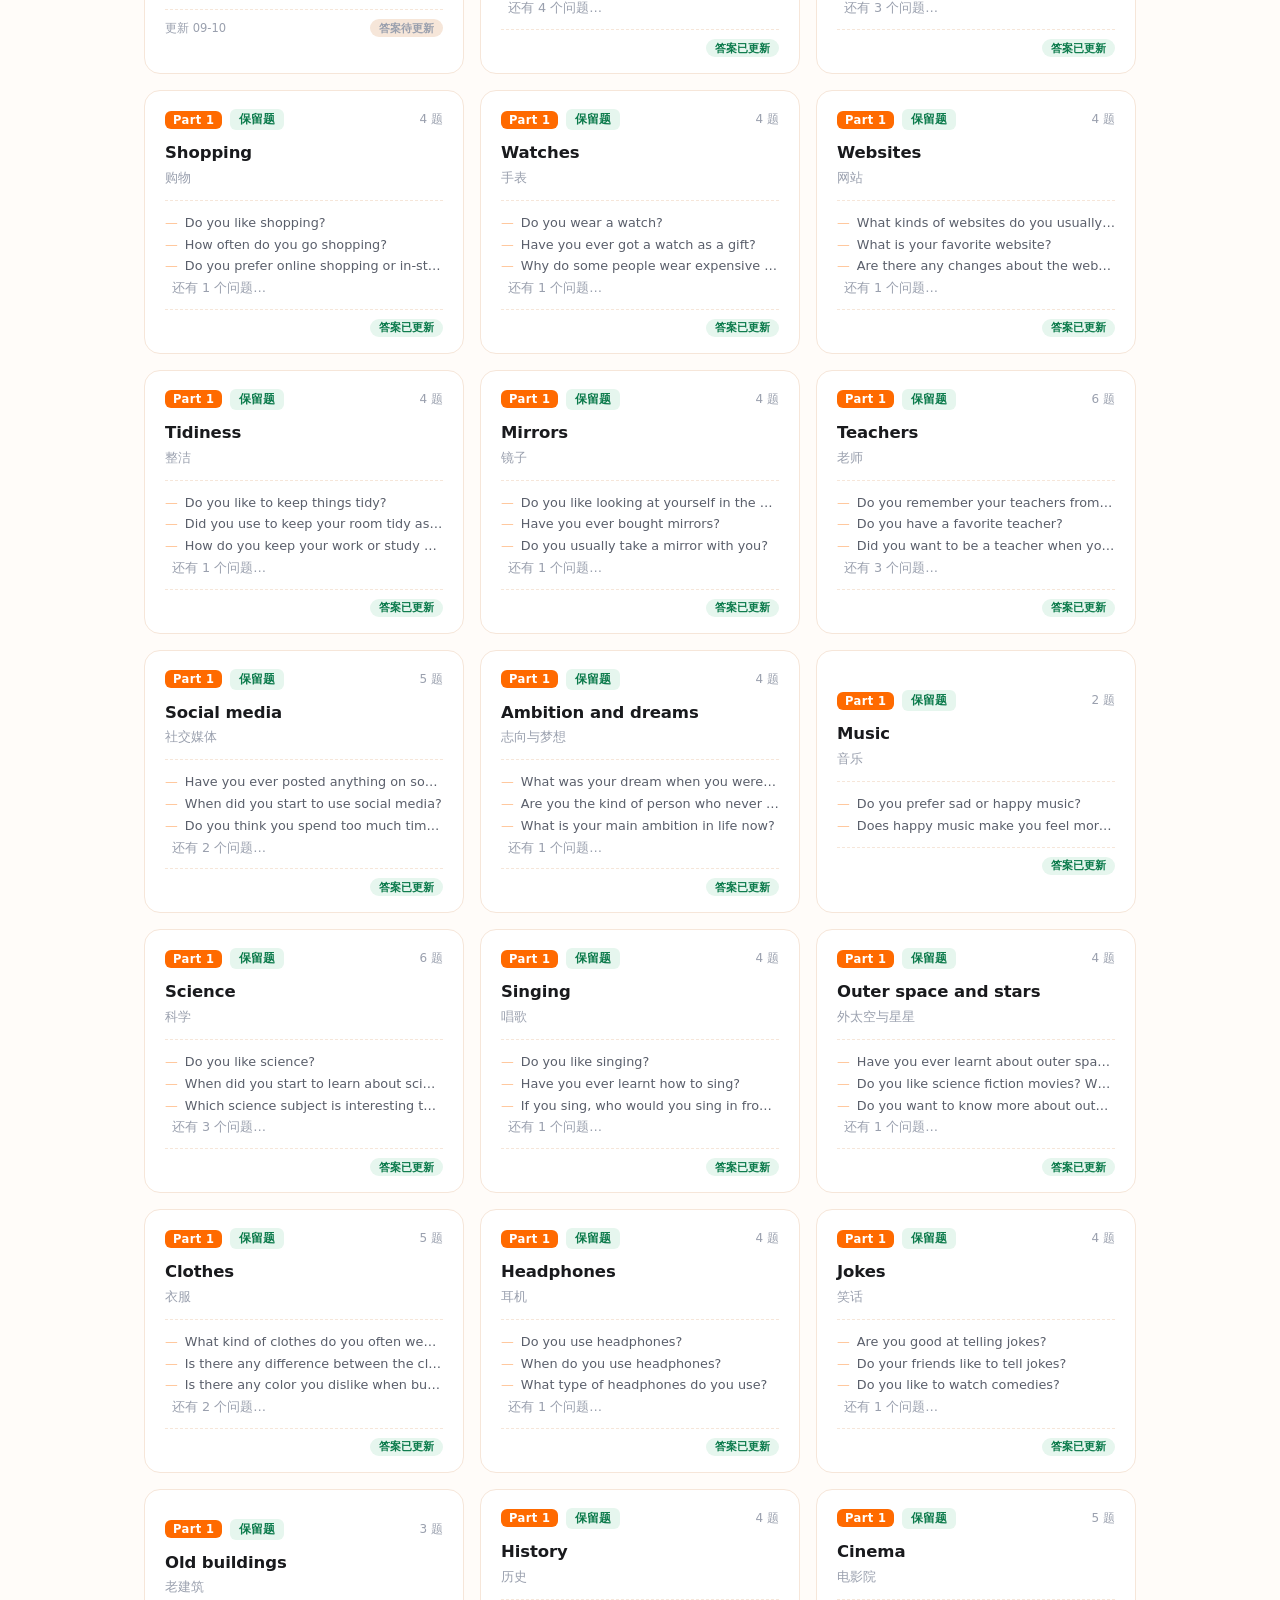
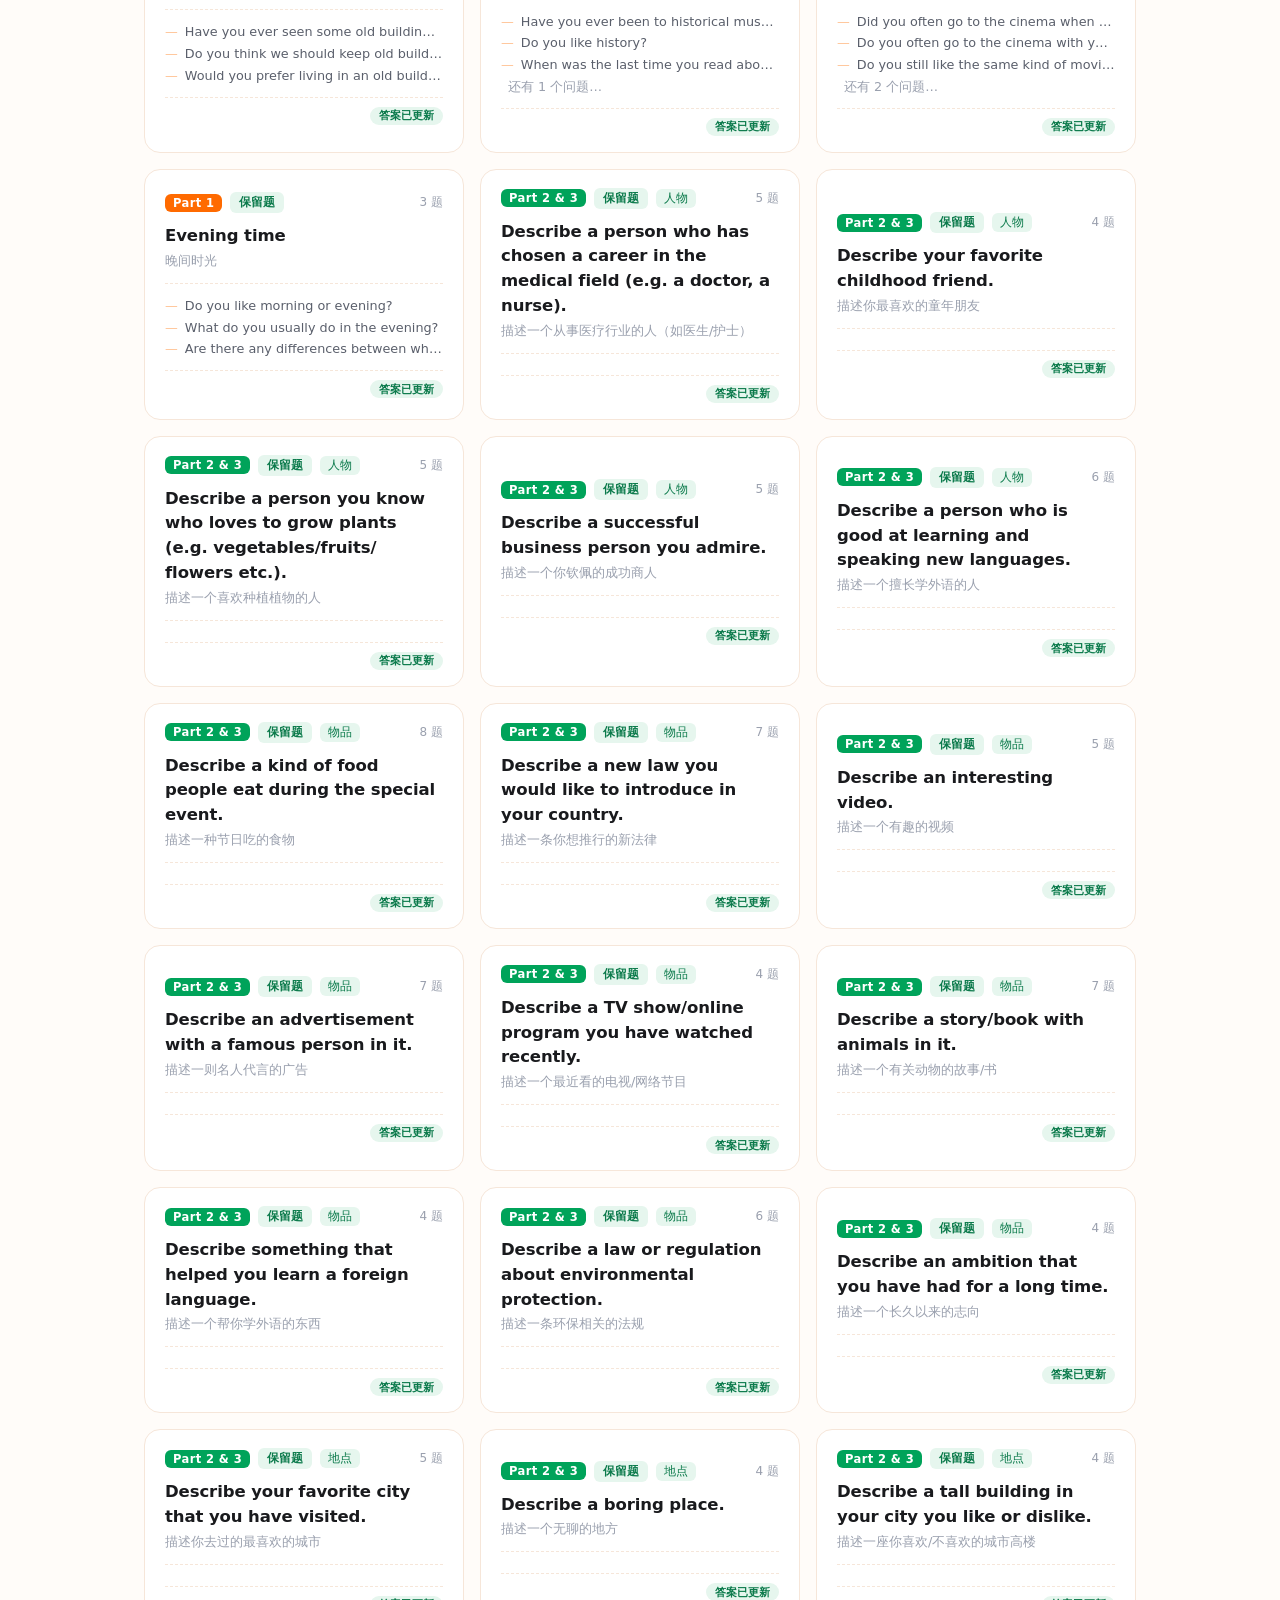
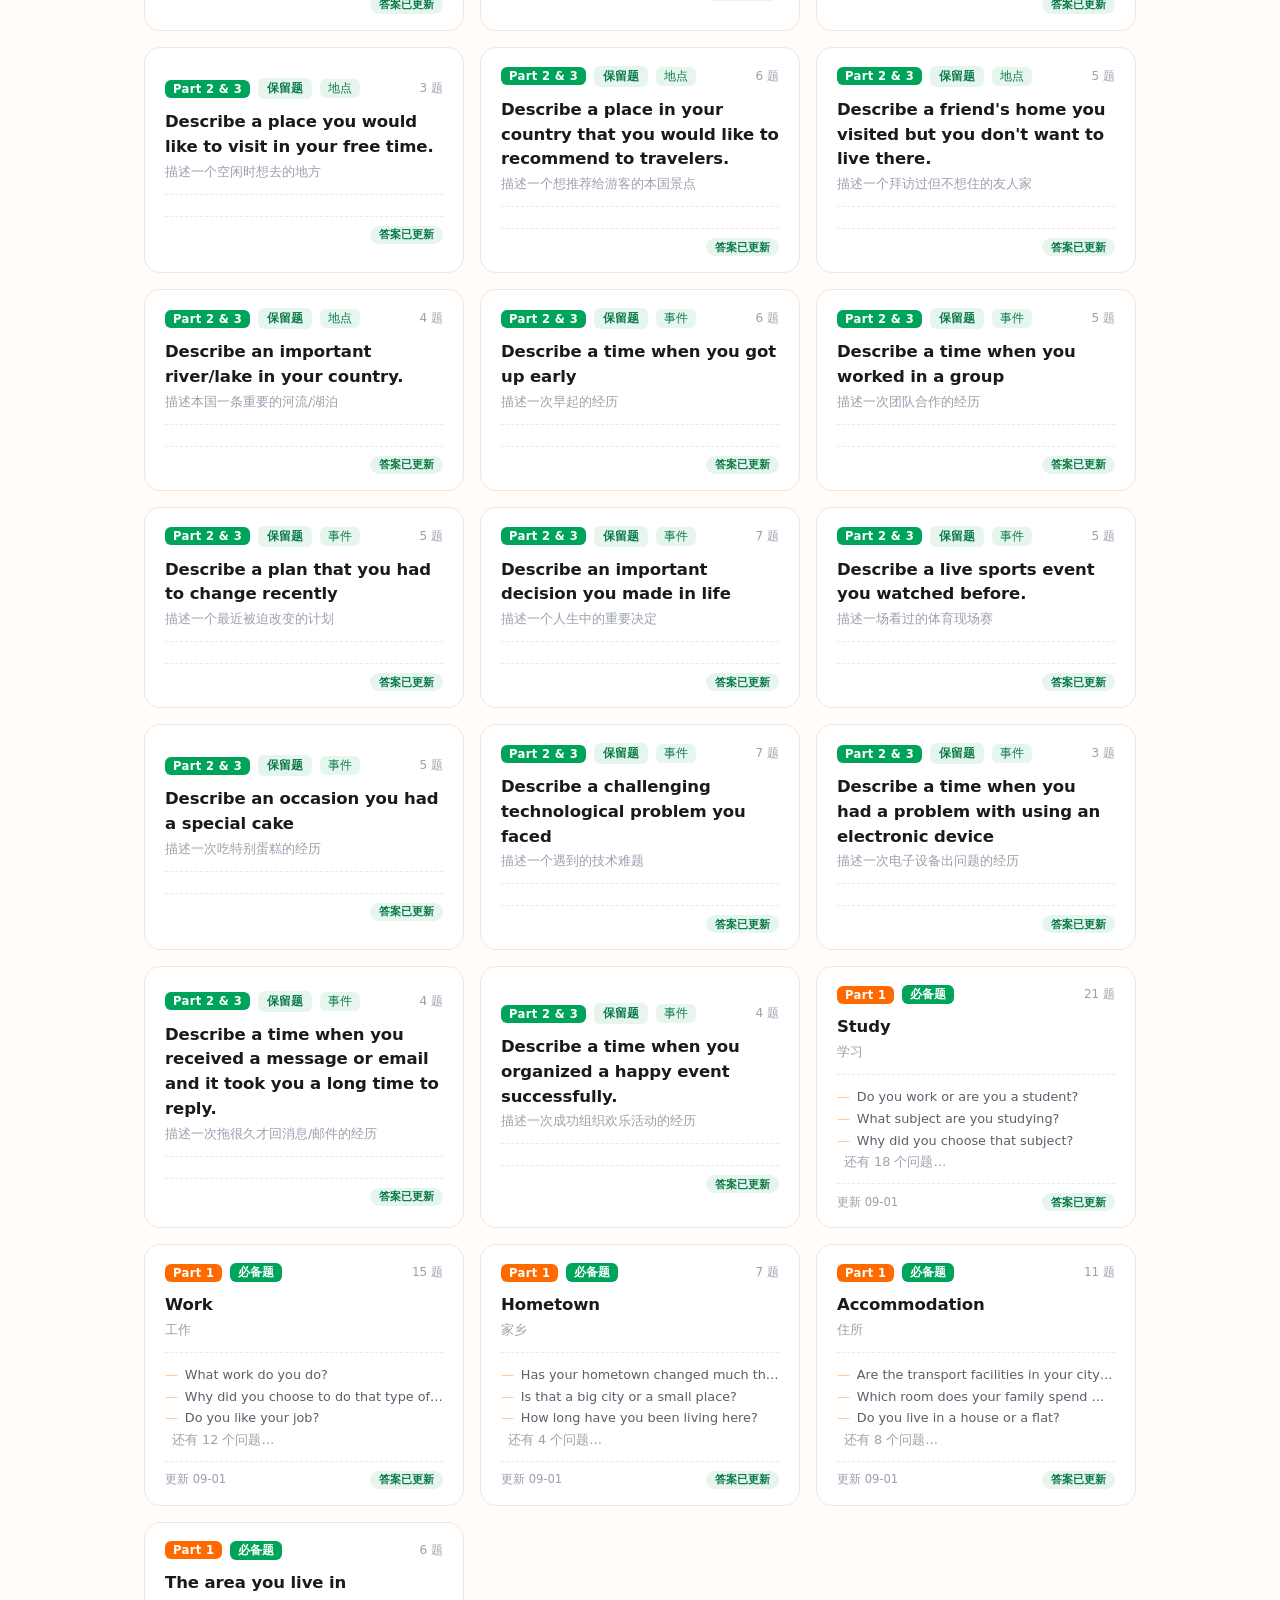
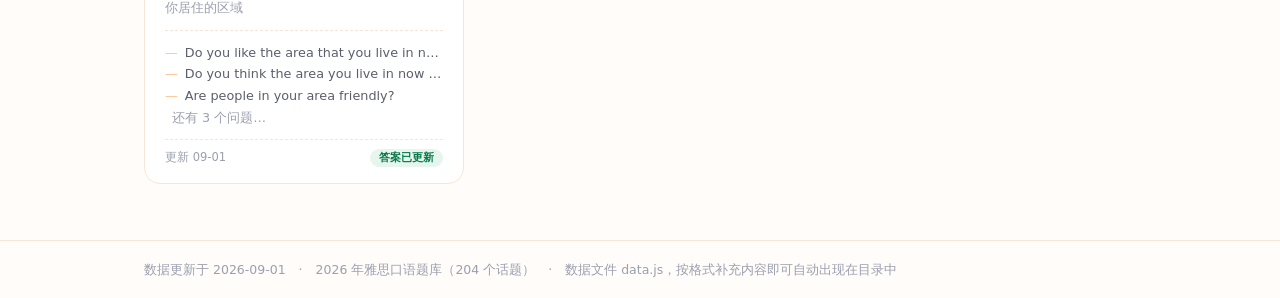
==== commit a6acfd85: "二维码文案改为指定三行/两行" ====
--- a/index.html
+++ b/index.html
@@ -4,7 +4,7 @@
 <meta charset="UTF-8">
 <meta name="viewport" content="width=device-width, initial-scale=1">
 <title>雅思口语题库</title>
-<link rel="stylesheet" href="assets/style.css?v=202609043">
+<link rel="stylesheet" href="assets/style.css?v=202609044">
 <script>
 var _hmt = _hmt || [];
 (function() {
@@ -82,12 +82,12 @@
 
 <div class="float-col">
   <div class="float-qr qr-wide">
-    <div class="qr-img-wrap"><img class="qr-img" src="assets/wechat-qrcode.jpg?v=202609043" alt="公众号二维码"></div>
-    <div class="qr-caption">扫码关注公众号<br>回复「口语题库」下载 PDF 版</div>
+    <div class="qr-img-wrap"><img class="qr-img" src="assets/wechat-qrcode.jpg?v=202609044" alt="公众号二维码"></div>
+    <div class="qr-caption">扫码关注公众号<br>回复「口语题库」<br>下载PDF版资料</div>
   </div>
-  <div class="float-qr" id="floatQr">
+  <div class="float-qr qr-wide" id="floatQr">
     <div class="qr-img-wrap"><img class="qr-img" src="assets/qr-code.png?v=202609034" alt="二维码"></div>
-    <div class="qr-caption">扫码下载 APP</div>
+    <div class="qr-caption">扫码下载「新东方雅思Pro」App<br>开启备考全新体验</div>
   </div>
 </div>
 
@@ -125,7 +125,7 @@
   </div>
 </div>
 
-<script src="assets/data.js?v=202609043"></script>
-<script src="assets/app.js?v=202609043"></script>
+<script src="assets/data.js?v=202609044"></script>
+<script src="assets/app.js?v=202609044"></script>
 </body>
 </html>
--- a/assets/style.css
+++ b/assets/style.css
@@ -267,12 +267,17 @@
   font-size:12px;font-weight:600;color:var(--brand);
   letter-spacing:.5px;line-height:1.4;
 }
+/* 公众号二维码：文案较长，卡片加宽、字距收紧 */
+.float-qr.qr-wide{width:178px}
+.float-qr.qr-wide .qr-caption{font-size:11.5px;letter-spacing:0;line-height:1.5}
 @media (max-width: 768px){
   .float-col{right:8px;top:auto;bottom:14px;transform:none;gap:8px}
   .float-dl{width:150px;padding:8px 8px}
   .float-dl .dl-l1{font-size:14px}
   .float-dl .dl-l2{font-size:12px}
   .float-qr{width:150px;padding:6px 8px 10px}
+  .float-qr.qr-wide{width:162px}
+  .float-qr.qr-wide .qr-caption{font-size:11px}
   .qr-img-wrap{width:126px;height:126px}
 }
 
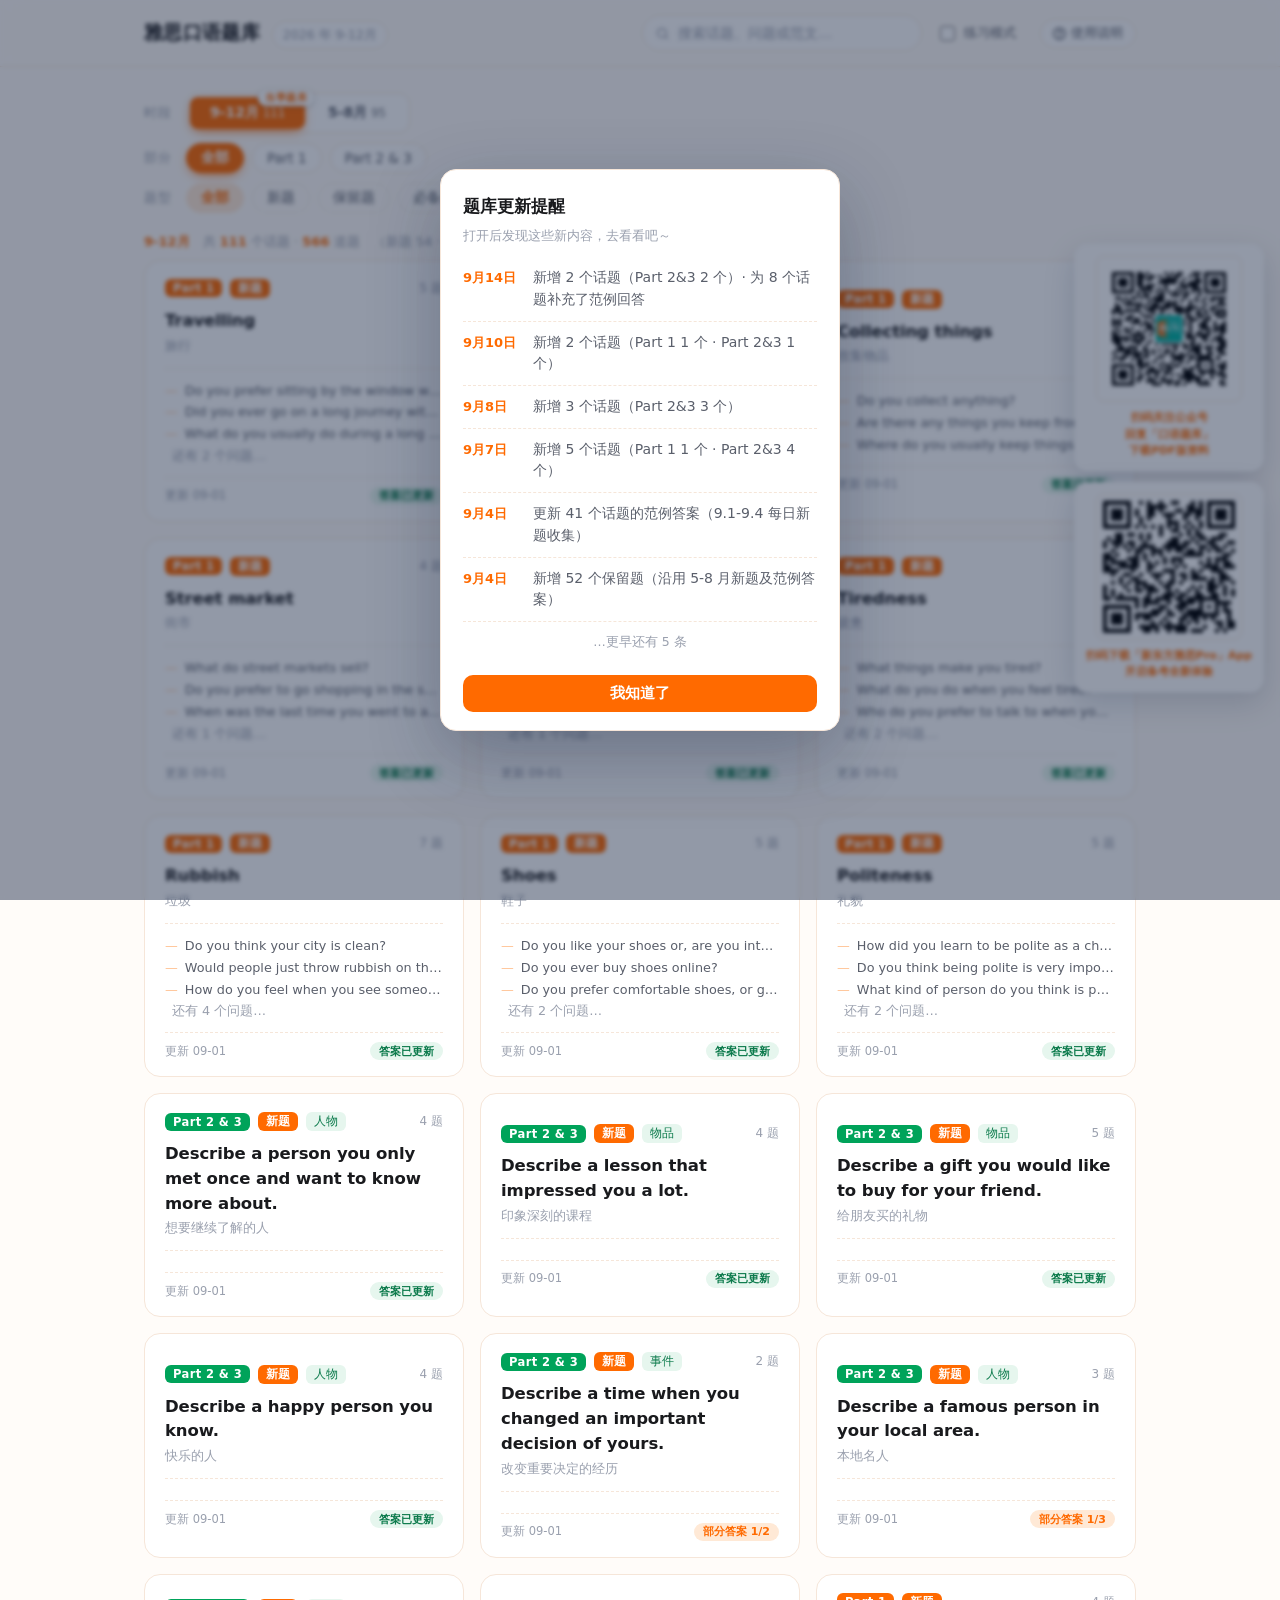
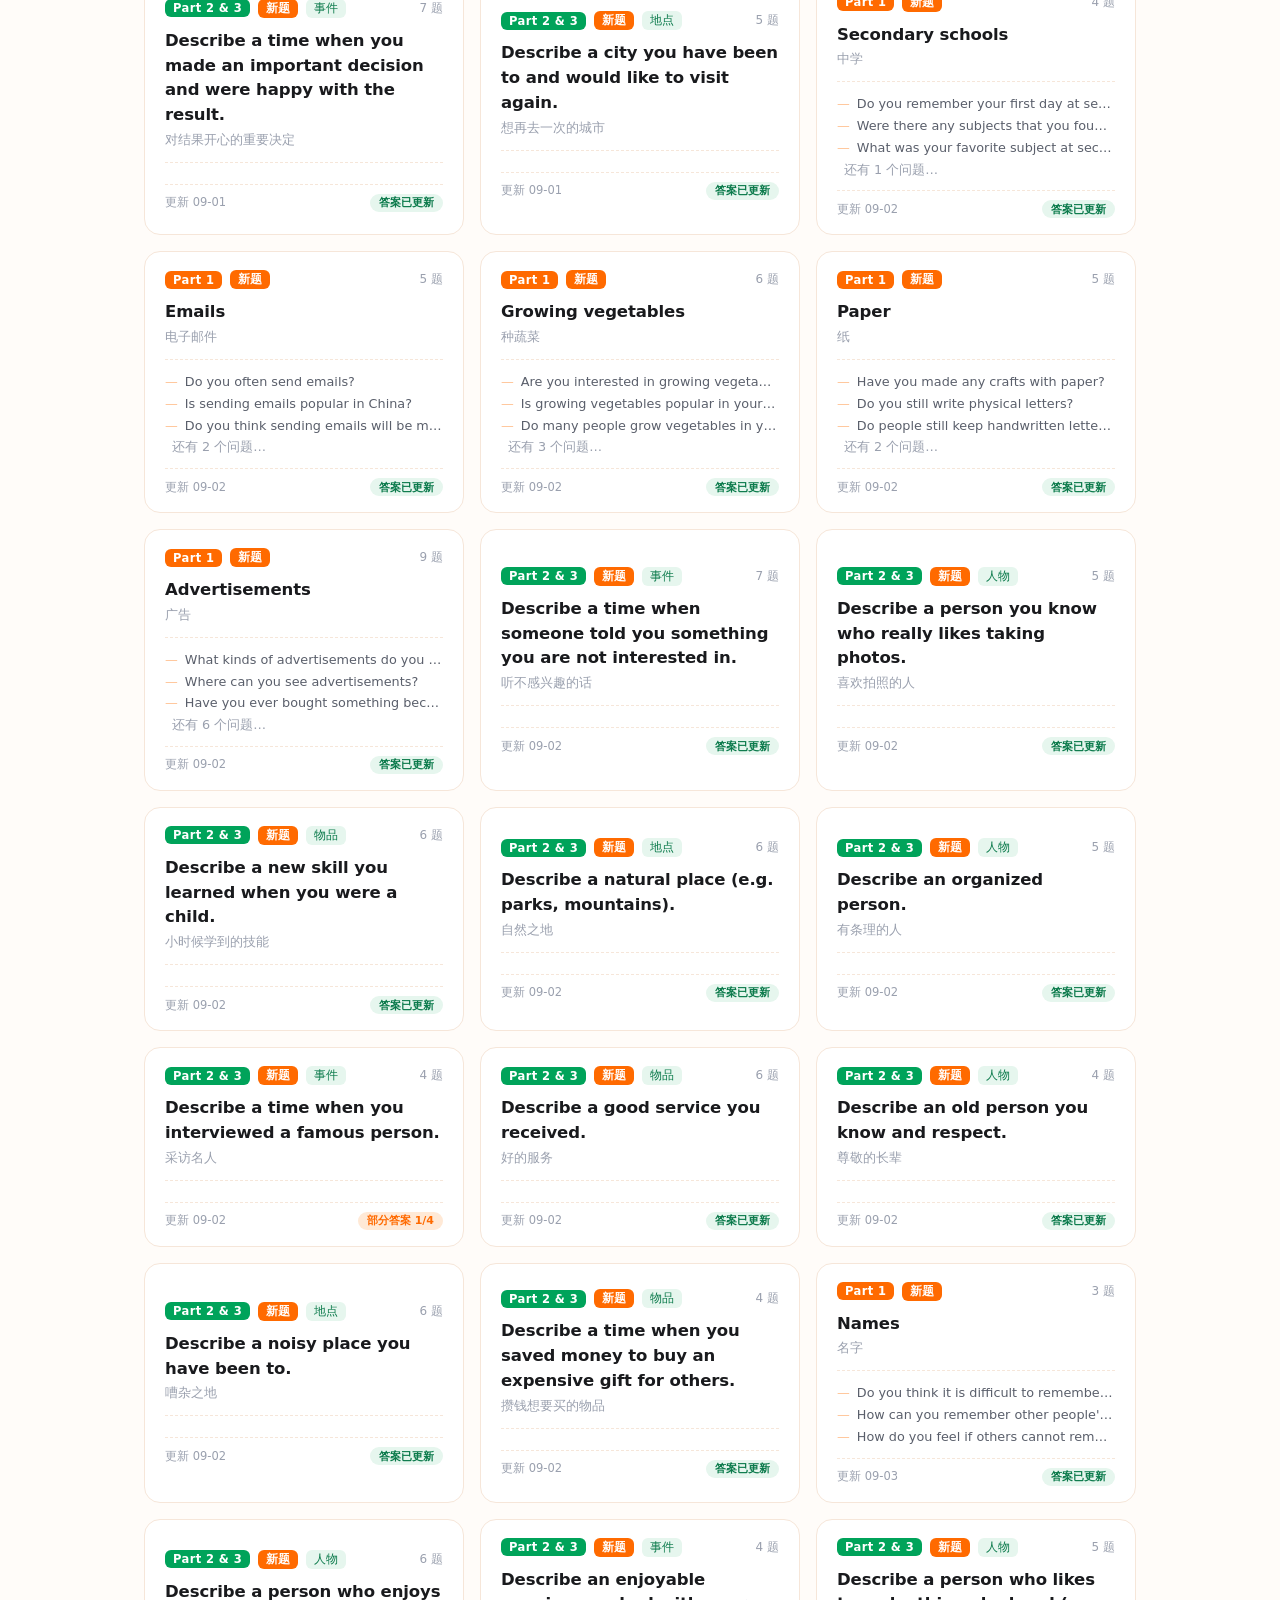
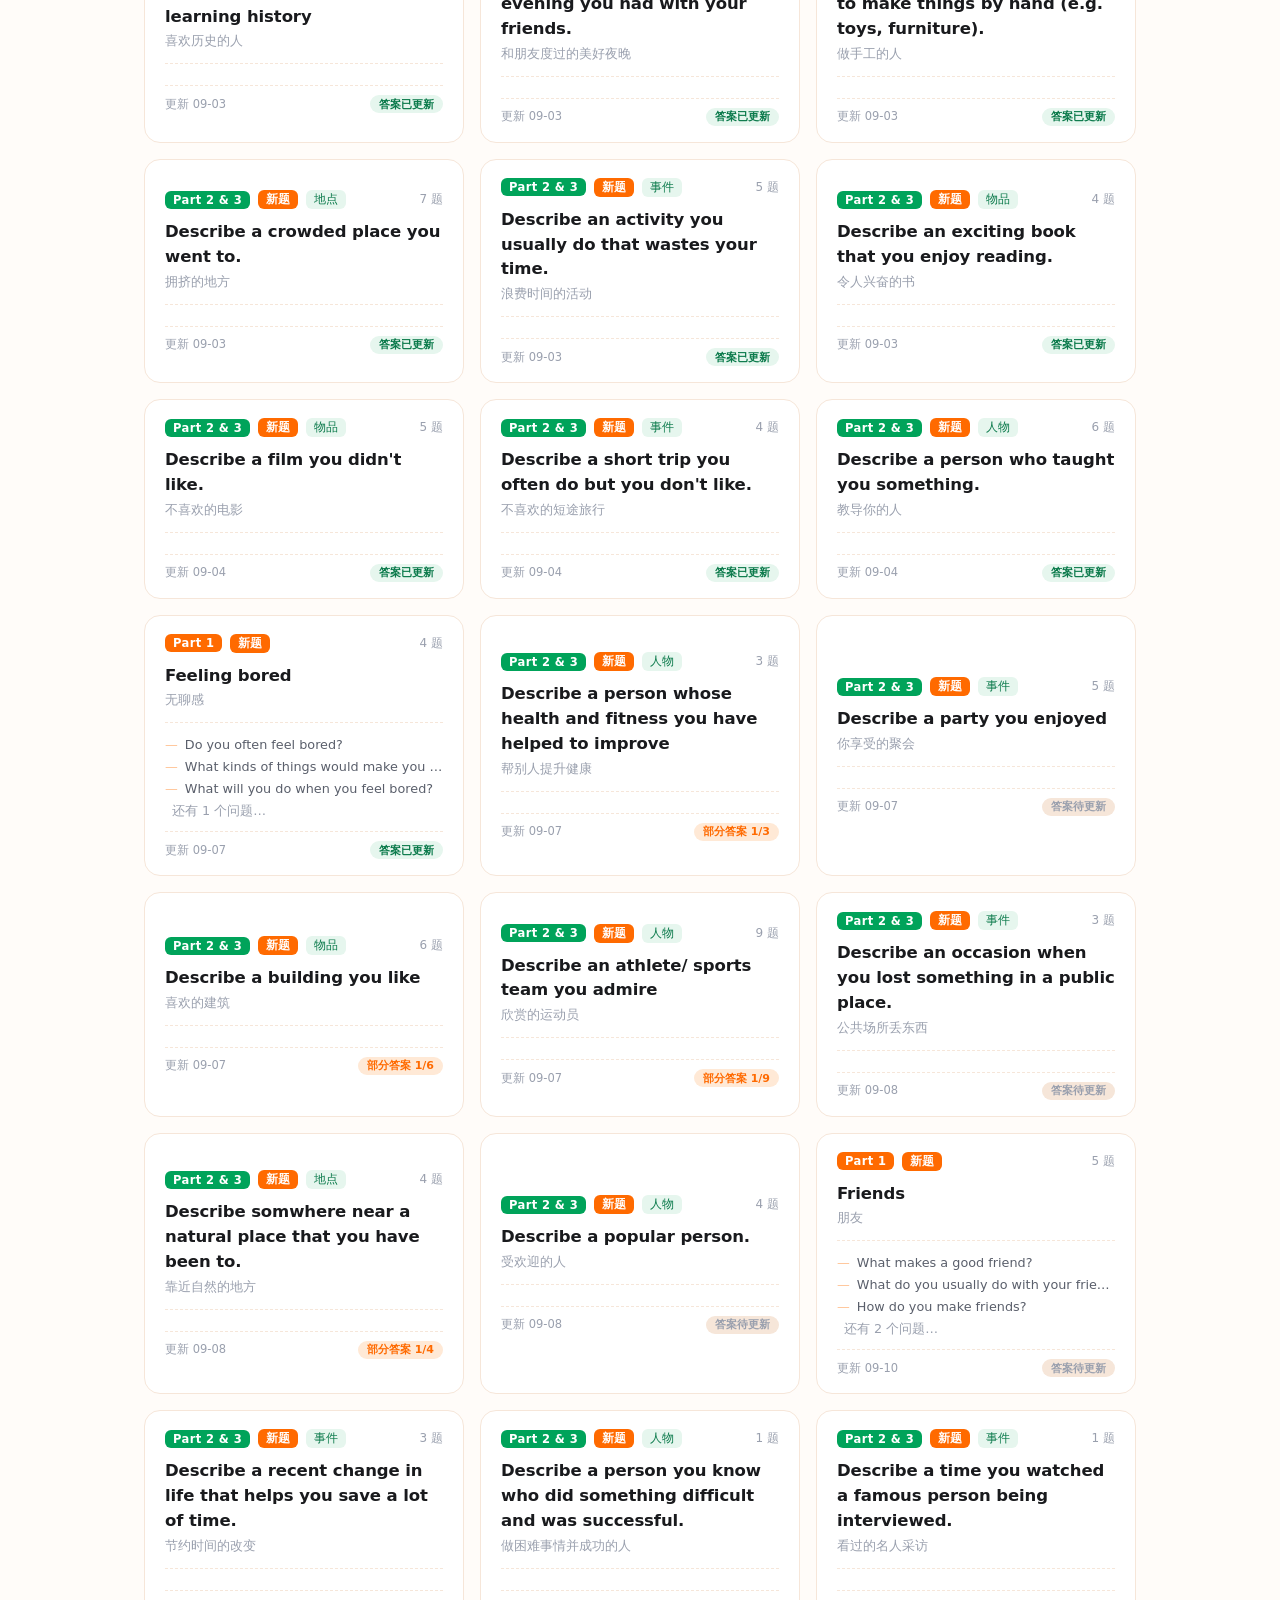
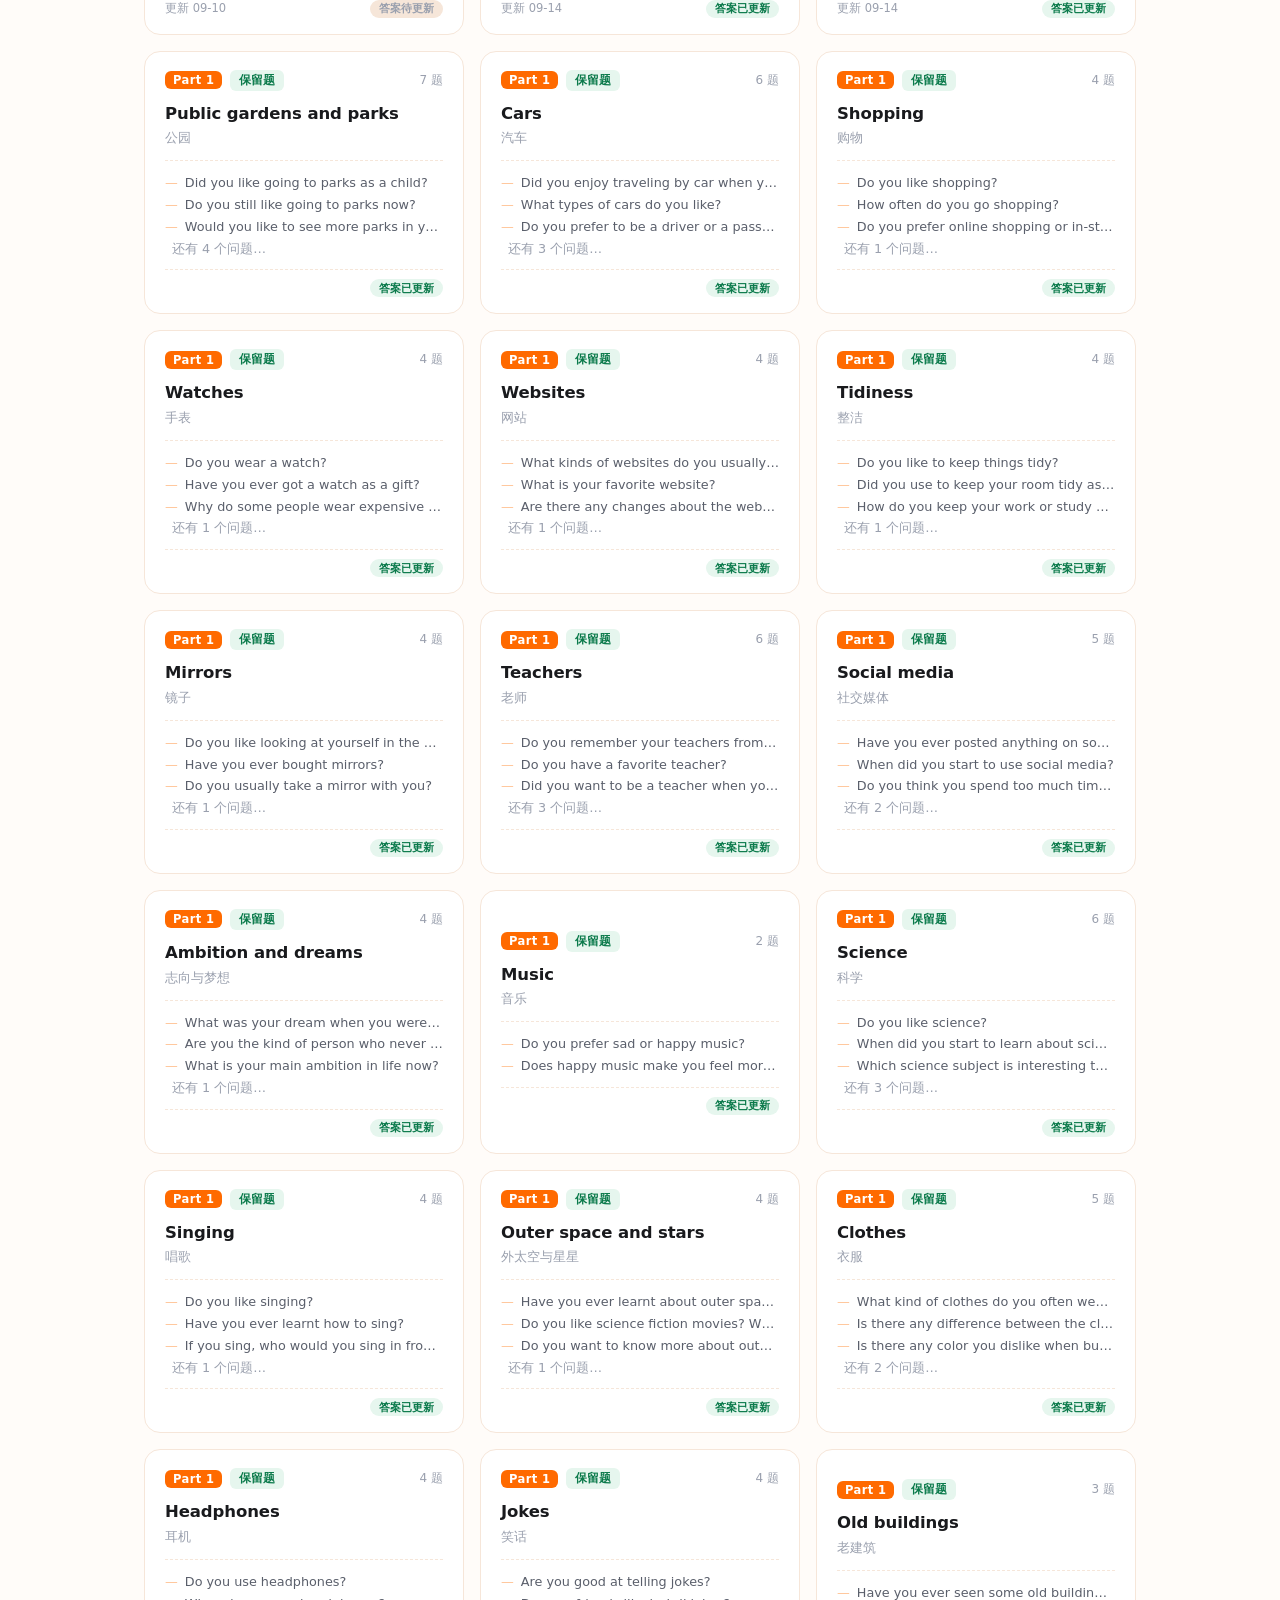
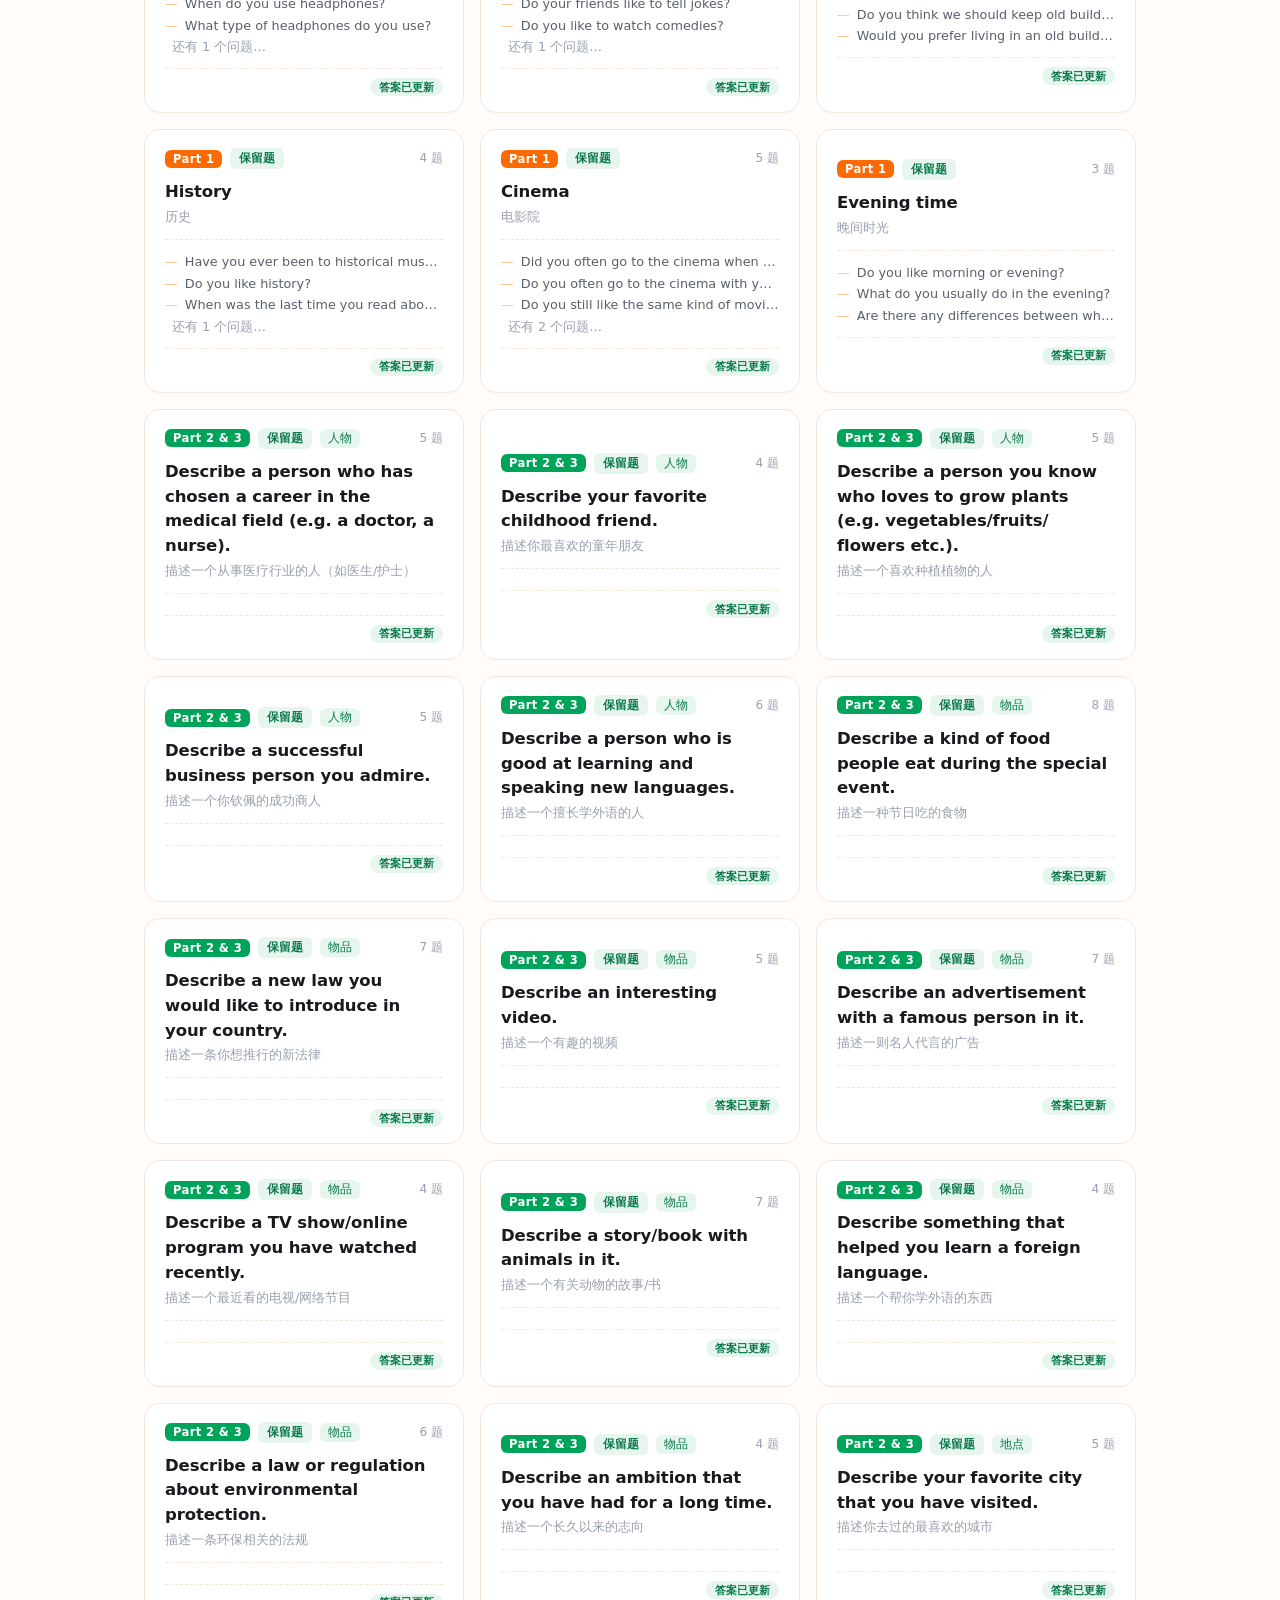
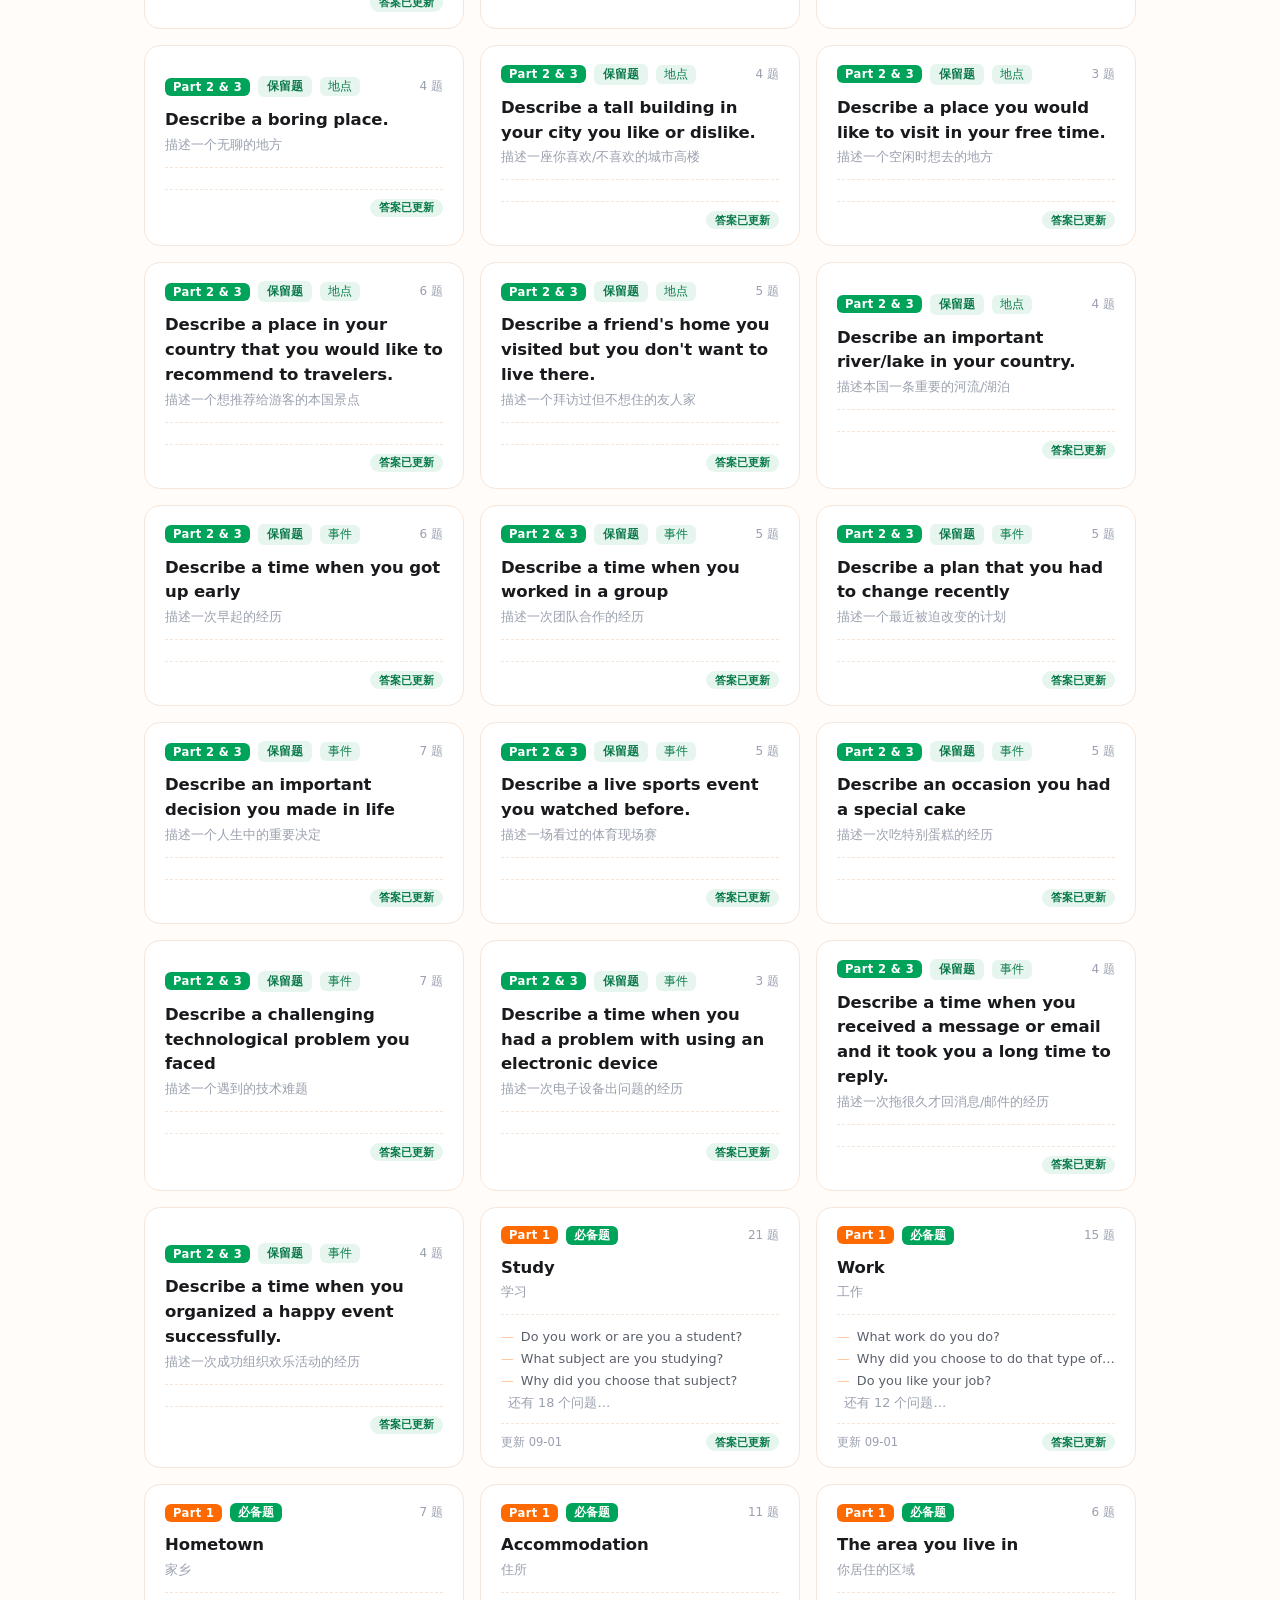
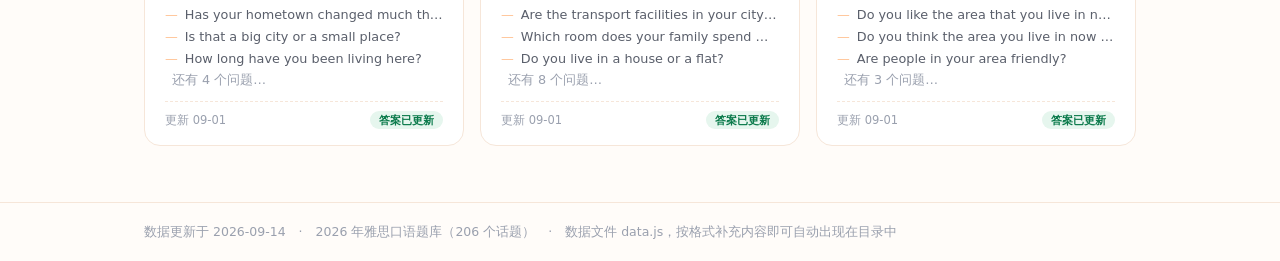
==== commit 7aea5435: "bump 版本号至 202609141" ====
--- a/index.html
+++ b/index.html
@@ -4,7 +4,7 @@
 <meta charset="UTF-8">
 <meta name="viewport" content="width=device-width, initial-scale=1">
 <title>雅思口语题库</title>
-<link rel="stylesheet" href="assets/style.css?v=202609044">
+<link rel="stylesheet" href="assets/style.css?v=202609141">
 <script>
 var _hmt = _hmt || [];
 (function() {
@@ -82,7 +82,7 @@
 
 <div class="float-col">
   <div class="float-qr qr-wide">
-    <div class="qr-img-wrap"><img class="qr-img" src="assets/wechat-qrcode.jpg?v=202609044" alt="公众号二维码"></div>
+    <div class="qr-img-wrap"><img class="qr-img" src="assets/wechat-qrcode.jpg?v=202609141" alt="公众号二维码"></div>
     <div class="qr-caption">扫码关注公众号<br>回复「口语题库」<br>下载PDF版资料</div>
   </div>
   <div class="float-qr qr-wide" id="floatQr">
@@ -125,7 +125,7 @@
   </div>
 </div>
 
-<script src="assets/data.js?v=202609044"></script>
-<script src="assets/app.js?v=202609044"></script>
+<script src="assets/data.js?v=202609141"></script>
+<script src="assets/app.js?v=202609141"></script>
 </body>
 </html>
--- a/assets/style.css
+++ b/assets/style.css
@@ -267,17 +267,17 @@
   font-size:12px;font-weight:600;color:var(--brand);
   letter-spacing:.5px;line-height:1.4;
 }
-/* 公众号二维码：文案较长，卡片加宽、字距收紧 */
-.float-qr.qr-wide{width:178px}
-.float-qr.qr-wide .qr-caption{font-size:11.5px;letter-spacing:0;line-height:1.5}
+/* 二维码卡片加宽版：文案较长（如「扫码下载「新东方雅思Pro」App」约 17 字符），需整行放下不折行 */
+.float-qr.qr-wide{width:190px}
+.float-qr.qr-wide .qr-caption{font-size:11px;letter-spacing:0;line-height:1.5}
 @media (max-width: 768px){
   .float-col{right:8px;top:auto;bottom:14px;transform:none;gap:8px}
   .float-dl{width:150px;padding:8px 8px}
   .float-dl .dl-l1{font-size:14px}
   .float-dl .dl-l2{font-size:12px}
   .float-qr{width:150px;padding:6px 8px 10px}
-  .float-qr.qr-wide{width:162px}
-  .float-qr.qr-wide .qr-caption{font-size:11px}
+  .float-qr.qr-wide{width:180px}
+  .float-qr.qr-wide .qr-caption{font-size:10.5px}
   .qr-img-wrap{width:126px;height:126px}
 }
 
